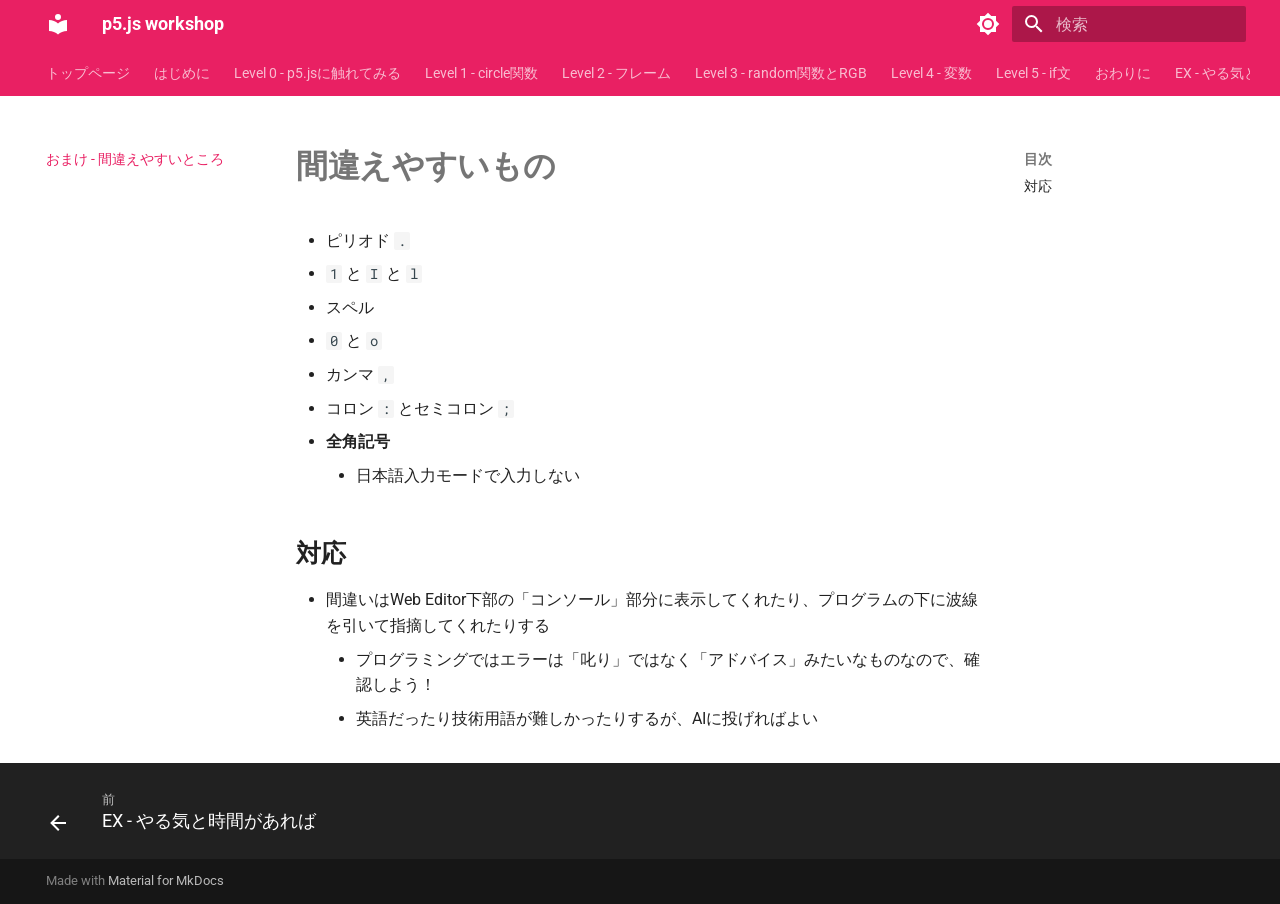
==== ambiguous/index.html @ 7b42d876 "Deployed e3efafc with MkDocs version: 1.6.1" ====
<!doctype html>
<html lang="ja" class="no-js">
  <head>
    
      <meta charset="utf-8">
      <meta name="viewport" content="width=device-width,initial-scale=1">
      
      
      
      
        <link rel="prev" href="../EX/">
      
      
      
        
      
      
      <link rel="icon" href="../assets/favicon.ico">
      <meta name="generator" content="mkdocs-1.6.1, mkdocs-material-9.7.6">
    
    
      
        <title>おまけ - 間違えやすいところ - p5.js workshop</title>
      
    
    
      <link rel="stylesheet" href="../assets/stylesheets/main.484c7ddc.min.css">
      
        
        <link rel="stylesheet" href="../assets/stylesheets/palette.ab4e12ef.min.css">
      
      


    
    
      
    
    
      
        
        
        <link rel="preconnect" href="https://fonts.gstatic.com" crossorigin>
        <link rel="stylesheet" href="https://fonts.googleapis.com/css?family=Roboto:300,300i,400,400i,700,700i%7CRoboto+Mono:400,400i,700,700i&display=fallback">
        <style>:root{--md-text-font:"Roboto";--md-code-font:"Roboto Mono"}</style>
      
    
    
      <link rel="stylesheet" href="../stylesheets/custom.css">
    
    <script>__md_scope=new URL("..",location),__md_hash=e=>[...e].reduce(((e,_)=>(e<<5)-e+_.charCodeAt(0)),0),__md_get=(e,_=localStorage,t=__md_scope)=>JSON.parse(_.getItem(t.pathname+"."+e)),__md_set=(e,_,t=localStorage,a=__md_scope)=>{try{t.setItem(a.pathname+"."+e,JSON.stringify(_))}catch(e){}}</script>
    
      

    
    
  </head>
  
  
    
    
      
    
    
    
    
    <body dir="ltr" data-md-color-scheme="default" data-md-color-primary="pink" data-md-color-accent="pink">
  
    
    <input class="md-toggle" data-md-toggle="drawer" type="checkbox" id="__drawer" autocomplete="off">
    <input class="md-toggle" data-md-toggle="search" type="checkbox" id="__search" autocomplete="off">
    <label class="md-overlay" for="__drawer"></label>
    <div data-md-component="skip">
      
        
        <a href="#_1" class="md-skip">
          コンテンツにスキップ
        </a>
      
    </div>
    <div data-md-component="announce">
      
    </div>
    
    
      

<header class="md-header" data-md-component="header">
  <nav class="md-header__inner md-grid" aria-label="ヘッダー">
    <a href=".." title="p5.js workshop" class="md-header__button md-logo" aria-label="p5.js workshop" data-md-component="logo">
      
  
  <svg xmlns="http://www.w3.org/2000/svg" viewBox="0 0 24 24"><path d="M12 8a3 3 0 0 0 3-3 3 3 0 0 0-3-3 3 3 0 0 0-3 3 3 3 0 0 0 3 3m0 3.54C9.64 9.35 6.5 8 3 8v11c3.5 0 6.64 1.35 9 3.54 2.36-2.19 5.5-3.54 9-3.54V8c-3.5 0-6.64 1.35-9 3.54"/></svg>

    </a>
    <label class="md-header__button md-icon" for="__drawer">
      
      <svg xmlns="http://www.w3.org/2000/svg" viewBox="0 0 24 24"><path d="M3 6h18v2H3zm0 5h18v2H3zm0 5h18v2H3z"/></svg>
    </label>
    <div class="md-header__title" data-md-component="header-title">
      <div class="md-header__ellipsis">
        <div class="md-header__topic">
          <span class="md-ellipsis">
            p5.js workshop
          </span>
        </div>
        <div class="md-header__topic" data-md-component="header-topic">
          <span class="md-ellipsis">
            
              おまけ - 間違えやすいところ
            
          </span>
        </div>
      </div>
    </div>
    
      
        <form class="md-header__option" data-md-component="palette">
  
    
    
    
    <input class="md-option" data-md-color-media="(prefers-color-scheme: light)" data-md-color-scheme="default" data-md-color-primary="pink" data-md-color-accent="pink"  aria-label="ダークモードに切り替え"  type="radio" name="__palette" id="__palette_0">
    
      <label class="md-header__button md-icon" title="ダークモードに切り替え" for="__palette_1" hidden>
        <svg xmlns="http://www.w3.org/2000/svg" viewBox="0 0 24 24"><path d="M12 8a4 4 0 0 0-4 4 4 4 0 0 0 4 4 4 4 0 0 0 4-4 4 4 0 0 0-4-4m0 10a6 6 0 0 1-6-6 6 6 0 0 1 6-6 6 6 0 0 1 6 6 6 6 0 0 1-6 6m8-9.31V4h-4.69L12 .69 8.69 4H4v4.69L.69 12 4 15.31V20h4.69L12 23.31 15.31 20H20v-4.69L23.31 12z"/></svg>
      </label>
    
  
    
    
    
    <input class="md-option" data-md-color-media="(prefers-color-scheme: dark)" data-md-color-scheme="slate" data-md-color-primary="pink" data-md-color-accent="pink"  aria-label="ライトモードに切り替え"  type="radio" name="__palette" id="__palette_1">
    
      <label class="md-header__button md-icon" title="ライトモードに切り替え" for="__palette_0" hidden>
        <svg xmlns="http://www.w3.org/2000/svg" viewBox="0 0 24 24"><path d="M12 18c-.89 0-1.74-.2-2.5-.55C11.56 16.5 13 14.42 13 12s-1.44-4.5-3.5-5.45C10.26 6.2 11.11 6 12 6a6 6 0 0 1 6 6 6 6 0 0 1-6 6m8-9.31V4h-4.69L12 .69 8.69 4H4v4.69L.69 12 4 15.31V20h4.69L12 23.31 15.31 20H20v-4.69L23.31 12z"/></svg>
      </label>
    
  
</form>
      
    
    
      <script>var palette=__md_get("__palette");if(palette&&palette.color){if("(prefers-color-scheme)"===palette.color.media){var media=matchMedia("(prefers-color-scheme: light)"),input=document.querySelector(media.matches?"[data-md-color-media='(prefers-color-scheme: light)']":"[data-md-color-media='(prefers-color-scheme: dark)']");palette.color.media=input.getAttribute("data-md-color-media"),palette.color.scheme=input.getAttribute("data-md-color-scheme"),palette.color.primary=input.getAttribute("data-md-color-primary"),palette.color.accent=input.getAttribute("data-md-color-accent")}for(var[key,value]of Object.entries(palette.color))document.body.setAttribute("data-md-color-"+key,value)}</script>
    
    
    
      
      
        <label class="md-header__button md-icon" for="__search">
          
          <svg xmlns="http://www.w3.org/2000/svg" viewBox="0 0 24 24"><path d="M9.5 3A6.5 6.5 0 0 1 16 9.5c0 1.61-.59 3.09-1.56 4.23l.27.27h.79l5 5-1.5 1.5-5-5v-.79l-.27-.27A6.52 6.52 0 0 1 9.5 16 6.5 6.5 0 0 1 3 9.5 6.5 6.5 0 0 1 9.5 3m0 2C7 5 5 7 5 9.5S7 14 9.5 14 14 12 14 9.5 12 5 9.5 5"/></svg>
        </label>
        <div class="md-search" data-md-component="search" role="dialog">
  <label class="md-search__overlay" for="__search"></label>
  <div class="md-search__inner" role="search">
    <form class="md-search__form" name="search">
      <input type="text" class="md-search__input" name="query" aria-label="検索" placeholder="検索" autocapitalize="off" autocorrect="off" autocomplete="off" spellcheck="false" data-md-component="search-query" required>
      <label class="md-search__icon md-icon" for="__search">
        
        <svg xmlns="http://www.w3.org/2000/svg" viewBox="0 0 24 24"><path d="M9.5 3A6.5 6.5 0 0 1 16 9.5c0 1.61-.59 3.09-1.56 4.23l.27.27h.79l5 5-1.5 1.5-5-5v-.79l-.27-.27A6.52 6.52 0 0 1 9.5 16 6.5 6.5 0 0 1 3 9.5 6.5 6.5 0 0 1 9.5 3m0 2C7 5 5 7 5 9.5S7 14 9.5 14 14 12 14 9.5 12 5 9.5 5"/></svg>
        
        <svg xmlns="http://www.w3.org/2000/svg" viewBox="0 0 24 24"><path d="M20 11v2H8l5.5 5.5-1.42 1.42L4.16 12l7.92-7.92L13.5 5.5 8 11z"/></svg>
      </label>
      <nav class="md-search__options" aria-label="検索">
        
        <button type="reset" class="md-search__icon md-icon" title="クリア" aria-label="クリア" tabindex="-1">
          
          <svg xmlns="http://www.w3.org/2000/svg" viewBox="0 0 24 24"><path d="M19 6.41 17.59 5 12 10.59 6.41 5 5 6.41 10.59 12 5 17.59 6.41 19 12 13.41 17.59 19 19 17.59 13.41 12z"/></svg>
        </button>
      </nav>
      
    </form>
    <div class="md-search__output">
      <div class="md-search__scrollwrap" tabindex="0" data-md-scrollfix>
        <div class="md-search-result" data-md-component="search-result">
          <div class="md-search-result__meta">
            検索を初期化
          </div>
          <ol class="md-search-result__list" role="presentation"></ol>
        </div>
      </div>
    </div>
  </div>
</div>
      
    
    
  </nav>
  
</header>
    
    <div class="md-container" data-md-component="container">
      
      
        
          
            
<nav class="md-tabs" aria-label="タブ" data-md-component="tabs">
  <div class="md-grid">
    <ul class="md-tabs__list">
      
        
  
  
  
  
    <li class="md-tabs__item">
      <a href=".." class="md-tabs__link">
        
  
  
    
  
  トップページ

      </a>
    </li>
  

      
        
  
  
  
  
    <li class="md-tabs__item">
      <a href="../intro/" class="md-tabs__link">
        
  
  
    
  
  はじめに

      </a>
    </li>
  

      
        
  
  
  
  
    <li class="md-tabs__item">
      <a href="../level_0/" class="md-tabs__link">
        
  
  
    
  
  Level 0 - p5.jsに触れてみる

      </a>
    </li>
  

      
        
  
  
  
  
    <li class="md-tabs__item">
      <a href="../level_1/" class="md-tabs__link">
        
  
  
    
  
  Level 1 - circle関数

      </a>
    </li>
  

      
        
  
  
  
  
    <li class="md-tabs__item">
      <a href="../level_2/" class="md-tabs__link">
        
  
  
    
  
  Level 2 - フレーム

      </a>
    </li>
  

      
        
  
  
  
  
    <li class="md-tabs__item">
      <a href="../level_3/" class="md-tabs__link">
        
  
  
    
  
  Level 3 - random関数とRGB

      </a>
    </li>
  

      
        
  
  
  
  
    <li class="md-tabs__item">
      <a href="../level_4/" class="md-tabs__link">
        
  
  
    
  
  Level 4 - 変数

      </a>
    </li>
  

      
        
  
  
  
  
    <li class="md-tabs__item">
      <a href="../level_5/" class="md-tabs__link">
        
  
  
    
  
  Level 5 - if文

      </a>
    </li>
  

      
        
  
  
  
  
    <li class="md-tabs__item">
      <a href="../outro/" class="md-tabs__link">
        
  
  
    
  
  おわりに

      </a>
    </li>
  

      
        
  
  
  
  
    <li class="md-tabs__item">
      <a href="../EX/" class="md-tabs__link">
        
  
  
    
  
  EX - やる気と時間があれば

      </a>
    </li>
  

      
        
  
  
  
    
  
  
    <li class="md-tabs__item md-tabs__item--active">
      <a href="./" class="md-tabs__link">
        
  
  
    
  
  おまけ - 間違えやすいところ

      </a>
    </li>
  

      
    </ul>
  </div>
</nav>
          
        
      
      <main class="md-main" data-md-component="main">
        <div class="md-main__inner md-grid">
          
            
              
              <div class="md-sidebar md-sidebar--primary" data-md-component="sidebar" data-md-type="navigation" >
                <div class="md-sidebar__scrollwrap">
                  <div class="md-sidebar__inner">
                    


  


<nav class="md-nav md-nav--primary md-nav--lifted" aria-label="ナビゲーション" data-md-level="0">
  <label class="md-nav__title" for="__drawer">
    <a href=".." title="p5.js workshop" class="md-nav__button md-logo" aria-label="p5.js workshop" data-md-component="logo">
      
  
  <svg xmlns="http://www.w3.org/2000/svg" viewBox="0 0 24 24"><path d="M12 8a3 3 0 0 0 3-3 3 3 0 0 0-3-3 3 3 0 0 0-3 3 3 3 0 0 0 3 3m0 3.54C9.64 9.35 6.5 8 3 8v11c3.5 0 6.64 1.35 9 3.54 2.36-2.19 5.5-3.54 9-3.54V8c-3.5 0-6.64 1.35-9 3.54"/></svg>

    </a>
    p5.js workshop
  </label>
  
  <ul class="md-nav__list" data-md-scrollfix>
    
      
      
  
  
  
  
    <li class="md-nav__item">
      <a href=".." class="md-nav__link">
        
  
  
  <span class="md-ellipsis">
    
  
    トップページ
  

    
  </span>
  
  

      </a>
    </li>
  

    
      
      
  
  
  
  
    <li class="md-nav__item">
      <a href="../intro/" class="md-nav__link">
        
  
  
  <span class="md-ellipsis">
    
  
    はじめに
  

    
  </span>
  
  

      </a>
    </li>
  

    
      
      
  
  
  
  
    <li class="md-nav__item">
      <a href="../level_0/" class="md-nav__link">
        
  
  
  <span class="md-ellipsis">
    
  
    Level 0 - p5.jsに触れてみる
  

    
  </span>
  
  

      </a>
    </li>
  

    
      
      
  
  
  
  
    <li class="md-nav__item">
      <a href="../level_1/" class="md-nav__link">
        
  
  
  <span class="md-ellipsis">
    
  
    Level 1 - circle関数
  

    
  </span>
  
  

      </a>
    </li>
  

    
      
      
  
  
  
  
    <li class="md-nav__item">
      <a href="../level_2/" class="md-nav__link">
        
  
  
  <span class="md-ellipsis">
    
  
    Level 2 - フレーム
  

    
  </span>
  
  

      </a>
    </li>
  

    
      
      
  
  
  
  
    <li class="md-nav__item">
      <a href="../level_3/" class="md-nav__link">
        
  
  
  <span class="md-ellipsis">
    
  
    Level 3 - random関数とRGB
  

    
  </span>
  
  

      </a>
    </li>
  

    
      
      
  
  
  
  
    <li class="md-nav__item">
      <a href="../level_4/" class="md-nav__link">
        
  
  
  <span class="md-ellipsis">
    
  
    Level 4 - 変数
  

    
  </span>
  
  

      </a>
    </li>
  

    
      
      
  
  
  
  
    <li class="md-nav__item">
      <a href="../level_5/" class="md-nav__link">
        
  
  
  <span class="md-ellipsis">
    
  
    Level 5 - if文
  

    
  </span>
  
  

      </a>
    </li>
  

    
      
      
  
  
  
  
    <li class="md-nav__item">
      <a href="../outro/" class="md-nav__link">
        
  
  
  <span class="md-ellipsis">
    
  
    おわりに
  

    
  </span>
  
  

      </a>
    </li>
  

    
      
      
  
  
  
  
    <li class="md-nav__item">
      <a href="../EX/" class="md-nav__link">
        
  
  
  <span class="md-ellipsis">
    
  
    EX - やる気と時間があれば
  

    
  </span>
  
  

      </a>
    </li>
  

    
      
      
  
  
    
  
  
  
    <li class="md-nav__item md-nav__item--active">
      
      <input class="md-nav__toggle md-toggle" type="checkbox" id="__toc">
      
      
        
      
      
        <label class="md-nav__link md-nav__link--active" for="__toc">
          
  
  
  <span class="md-ellipsis">
    
  
    おまけ - 間違えやすいところ
  

    
  </span>
  
  

          <span class="md-nav__icon md-icon"></span>
        </label>
      
      <a href="./" class="md-nav__link md-nav__link--active">
        
  
  
  <span class="md-ellipsis">
    
  
    おまけ - 間違えやすいところ
  

    
  </span>
  
  

      </a>
      
        

<nav class="md-nav md-nav--secondary" aria-label="目次">
  
  
  
    
  
  
    <label class="md-nav__title" for="__toc">
      <span class="md-nav__icon md-icon"></span>
      目次
    </label>
    <ul class="md-nav__list" data-md-component="toc" data-md-scrollfix>
      
        <li class="md-nav__item">
  <a href="#_2" class="md-nav__link">
    <span class="md-ellipsis">
      
        対応
      
    </span>
  </a>
  
</li>
      
    </ul>
  
</nav>
      
    </li>
  

    
  </ul>
</nav>
                  </div>
                </div>
              </div>
            
            
              
              <div class="md-sidebar md-sidebar--secondary" data-md-component="sidebar" data-md-type="toc" >
                <div class="md-sidebar__scrollwrap">
                  <div class="md-sidebar__inner">
                    

<nav class="md-nav md-nav--secondary" aria-label="目次">
  
  
  
    
  
  
    <label class="md-nav__title" for="__toc">
      <span class="md-nav__icon md-icon"></span>
      目次
    </label>
    <ul class="md-nav__list" data-md-component="toc" data-md-scrollfix>
      
        <li class="md-nav__item">
  <a href="#_2" class="md-nav__link">
    <span class="md-ellipsis">
      
        対応
      
    </span>
  </a>
  
</li>
      
    </ul>
  
</nav>
                  </div>
                </div>
              </div>
            
          
          
            <div class="md-content" data-md-component="content">
              
              <article class="md-content__inner md-typeset">
                
                  



<h1 id="_1">間違えやすいもの</h1>
<ul>
<li>ピリオド <code>.</code></li>
<li><code>1</code> と <code>I</code> と <code>l</code></li>
<li>スペル</li>
<li><code>0</code> と <code>o</code></li>
<li>カンマ <code>,</code></li>
<li>コロン <code>:</code> とセミコロン <code>;</code></li>
<li><strong>全角記号</strong><ul>
<li>日本語入力モードで入力しない</li>
</ul>
</li>
</ul>
<h2 id="_2">対応</h2>
<ul>
<li>間違いはWeb Editor下部の「コンソール」部分に表示してくれたり、プログラムの下に波線を引いて指摘してくれたりする<ul>
<li>プログラミングではエラーは「叱り」ではなく「アドバイス」みたいなものなので、確認しよう！</li>
<li>英語だったり技術用語が難しかったりするが、AIに投げればよい</li>
</ul>
</li>
</ul>












                
              </article>
            </div>
          
          
<script>var target=document.getElementById(location.hash.slice(1));target&&target.name&&(target.checked=target.name.startsWith("__tabbed_"))</script>
        </div>
        
          <button type="button" class="md-top md-icon" data-md-component="top" hidden>
  
  <svg xmlns="http://www.w3.org/2000/svg" viewBox="0 0 24 24"><path d="M13 20h-2V8l-5.5 5.5-1.42-1.42L12 4.16l7.92 7.92-1.42 1.42L13 8z"/></svg>
  ページトップへ戻る
</button>
        
      </main>
      
        <footer class="md-footer">
  
    
      
      <nav class="md-footer__inner md-grid" aria-label="フッター" >
        
          
          <a href="../EX/" class="md-footer__link md-footer__link--prev" aria-label="前: EX - やる気と時間があれば">
            <div class="md-footer__button md-icon">
              
              <svg xmlns="http://www.w3.org/2000/svg" viewBox="0 0 24 24"><path d="M20 11v2H8l5.5 5.5-1.42 1.42L4.16 12l7.92-7.92L13.5 5.5 8 11z"/></svg>
            </div>
            <div class="md-footer__title">
              <span class="md-footer__direction">
                前
              </span>
              <div class="md-ellipsis">
                EX - やる気と時間があれば
              </div>
            </div>
          </a>
        
        
      </nav>
    
  
  <div class="md-footer-meta md-typeset">
    <div class="md-footer-meta__inner md-grid">
      <div class="md-copyright">
  
  
    Made with
    <a href="https://squidfunk.github.io/mkdocs-material/" target="_blank" rel="noopener">
      Material for MkDocs
    </a>
  
</div>
      
    </div>
  </div>
</footer>
      
    </div>
    <div class="md-dialog" data-md-component="dialog">
      <div class="md-dialog__inner md-typeset"></div>
    </div>
    
    
    
      
      
      <script id="__config" type="application/json">{"annotate": null, "base": "..", "features": ["navigation.instant", "navigation.tracking", "navigation.tabs", "content.code.copy", "navigation.footer", "navigation.top"], "search": "../assets/javascripts/workers/search.2c215733.min.js", "tags": null, "translations": {"clipboard.copied": "\u30b3\u30d4\u30fc\u3057\u307e\u3057\u305f", "clipboard.copy": "\u30af\u30ea\u30c3\u30d7\u30dc\u30fc\u30c9\u3078\u30b3\u30d4\u30fc", "search.result.more.one": "\u3053\u306e\u30da\u30fc\u30b8\u5185\u306b\u3082\u30461\u4ef6\u898b\u3064\u304b\u308a\u307e\u3057\u305f", "search.result.more.other": "\u3053\u306e\u30da\u30fc\u30b8\u5185\u306b\u3042\u3068#\u4ef6\u898b\u3064\u304b\u308a\u307e\u3057\u305f", "search.result.none": "\u4f55\u3082\u898b\u3064\u304b\u308a\u307e\u305b\u3093\u3067\u3057\u305f", "search.result.one": "1\u4ef6\u898b\u3064\u304b\u308a\u307e\u3057\u305f", "search.result.other": "#\u4ef6\u898b\u3064\u304b\u308a\u307e\u3057\u305f", "search.result.placeholder": "\u691c\u7d22\u30ad\u30fc\u30ef\u30fc\u30c9\u3092\u5165\u529b\u3057\u3066\u304f\u3060\u3055\u3044", "search.result.term.missing": "\u691c\u7d22\u306b\u542b\u307e\u308c\u306a\u3044", "select.version": "\u30d0\u30fc\u30b8\u30e7\u30f3\u5207\u308a\u66ff\u3048"}, "version": null}</script>
    
    
      <script src="../assets/javascripts/bundle.79ae519e.min.js"></script>
      
    
  </body>
</html>
---- assets/stylesheets/main.484c7ddc.min.css ----
@charset "UTF-8";html{-webkit-text-size-adjust:none;-moz-text-size-adjust:none;text-size-adjust:none;box-sizing:border-box}*,:after,:before{box-sizing:inherit}@media (prefers-reduced-motion){*,:after,:before{transition:none!important}}body{margin:0}a,button,input,label{-webkit-tap-highlight-color:transparent}a{color:inherit;text-decoration:none}hr{border:0;box-sizing:initial;display:block;height:.05rem;overflow:visible;padding:0}small{font-size:80%}sub,sup{line-height:1em}img{border-style:none}table{border-collapse:initial;border-spacing:0}td,th{font-weight:400;vertical-align:top}button{background:#0000;border:0;font-family:inherit;font-size:inherit;margin:0;padding:0}input{border:0;outline:none}:root{--md-primary-fg-color:#4051b5;--md-primary-fg-color--light:#5d6cc0;--md-primary-fg-color--dark:#303fa1;--md-primary-bg-color:#fff;--md-primary-bg-color--light:#ffffffb3;--md-accent-fg-color:#526cfe;--md-accent-fg-color--transparent:#526cfe1a;--md-accent-bg-color:#fff;--md-accent-bg-color--light:#ffffffb3}[data-md-color-scheme=default]{color-scheme:light}[data-md-color-scheme=default] img[src$="#gh-dark-mode-only"],[data-md-color-scheme=default] img[src$="#only-dark"]{display:none}:root,[data-md-color-scheme=default]{--md-hue:225deg;--md-default-fg-color:#000000de;--md-default-fg-color--light:#0000008a;--md-default-fg-color--lighter:#00000052;--md-default-fg-color--lightest:#00000012;--md-default-bg-color:#fff;--md-default-bg-color--light:#ffffffb3;--md-default-bg-color--lighter:#ffffff4d;--md-default-bg-color--lightest:#ffffff1f;--md-code-fg-color:#36464e;--md-code-bg-color:#f5f5f5;--md-code-bg-color--light:#f5f5f5b3;--md-code-bg-color--lighter:#f5f5f54d;--md-code-hl-color:#4287ff;--md-code-hl-color--light:#4287ff1a;--md-code-hl-number-color:#d52a2a;--md-code-hl-special-color:#db1457;--md-code-hl-function-color:#a846b9;--md-code-hl-constant-color:#6e59d9;--md-code-hl-keyword-color:#3f6ec6;--md-code-hl-string-color:#1c7d4d;--md-code-hl-name-color:var(--md-code-fg-color);--md-code-hl-operator-color:var(--md-default-fg-color--light);--md-code-hl-punctuation-color:var(--md-default-fg-color--light);--md-code-hl-comment-color:var(--md-default-fg-color--light);--md-code-hl-generic-color:var(--md-default-fg-color--light);--md-code-hl-variable-color:var(--md-default-fg-color--light);--md-typeset-color:var(--md-default-fg-color);--md-typeset-a-color:var(--md-primary-fg-color);--md-typeset-del-color:#f5503d26;--md-typeset-ins-color:#0bd57026;--md-typeset-kbd-color:#fafafa;--md-typeset-kbd-accent-color:#fff;--md-typeset-kbd-border-color:#b8b8b8;--md-typeset-mark-color:#ffff0080;--md-typeset-table-color:#0000001f;--md-typeset-table-color--light:rgba(0,0,0,.035);--md-admonition-fg-color:var(--md-default-fg-color);--md-admonition-bg-color:var(--md-default-bg-color);--md-warning-fg-color:#000000de;--md-warning-bg-color:#ff9;--md-footer-fg-color:#fff;--md-footer-fg-color--light:#ffffffb3;--md-footer-fg-color--lighter:#ffffff73;--md-footer-bg-color:#000000de;--md-footer-bg-color--dark:#00000052;--md-shadow-z1:0 0.2rem 0.5rem #0000000d,0 0 0.05rem #0000001a;--md-shadow-z2:0 0.2rem 0.5rem #0000001a,0 0 0.05rem #00000040;--md-shadow-z3:0 0.2rem 0.5rem #0003,0 0 0.05rem #00000059}.md-icon svg{fill:currentcolor;display:block;height:1.2rem;width:1.2rem}body{-webkit-font-smoothing:antialiased;-moz-osx-font-smoothing:grayscale;--md-text-font-family:var(--md-text-font,_),-apple-system,BlinkMacSystemFont,Helvetica,Arial,sans-serif;--md-code-font-family:var(--md-code-font,_),SFMono-Regular,Consolas,Menlo,monospace}aside,body,input{font-feature-settings:"kern","liga";color:var(--md-typeset-color);font-family:var(--md-text-font-family)}code,kbd,pre{font-feature-settings:"kern";font-family:var(--md-code-font-family)}:root{--md-typeset-table-sort-icon:url('data:image/svg+xml;charset=utf-8,<svg xmlns="http://www.w3.org/2000/svg" viewBox="0 0 24 24"><path d="m18 21-4-4h3V7h-3l4-4 4 4h-3v10h3M2 19v-2h10v2M2 13v-2h7v2M2 7V5h4v2z"/></svg>');--md-typeset-table-sort-icon--asc:url('data:image/svg+xml;charset=utf-8,<svg xmlns="http://www.w3.org/2000/svg" viewBox="0 0 24 24"><path d="M19 17h3l-4 4-4-4h3V3h2M2 17h10v2H2M6 5v2H2V5m0 6h7v2H2z"/></svg>');--md-typeset-table-sort-icon--desc:url('data:image/svg+xml;charset=utf-8,<svg xmlns="http://www.w3.org/2000/svg" viewBox="0 0 24 24"><path d="M19 7h3l-4-4-4 4h3v14h2M2 17h10v2H2M6 5v2H2V5m0 6h7v2H2z"/></svg>')}.md-typeset{-webkit-print-color-adjust:exact;color-adjust:exact;font-size:.8rem;line-height:1.6;overflow-wrap:break-word}@media print{.md-typeset{font-size:.68rem}}.md-typeset blockquote,.md-typeset dl,.md-typeset figure,.md-typeset ol,.md-typeset pre,.md-typeset ul{margin-bottom:1em;margin-top:1em}.md-typeset h1{color:var(--md-default-fg-color--light);font-size:2em;line-height:1.3;margin:0 0 1.25em}.md-typeset h1,.md-typeset h2{font-weight:300;letter-spacing:-.01em}.md-typeset h2{font-size:1.5625em;line-height:1.4;margin:1.6em 0 .64em}.md-typeset h3{font-size:1.25em;font-weight:400;letter-spacing:-.01em;line-height:1.5;margin:1.6em 0 .8em}.md-typeset h2+h3{margin-top:.8em}.md-typeset h4{font-weight:700;letter-spacing:-.01em;margin:1em 0}.md-typeset h5,.md-typeset h6{color:var(--md-default-fg-color--light);font-size:.8em;font-weight:700;letter-spacing:-.01em;margin:1.25em 0}.md-typeset h5{text-transform:uppercase}.md-typeset h5 code{text-transform:none}.md-typeset hr{border-bottom:.05rem solid var(--md-default-fg-color--lightest);display:flow-root;margin:1.5em 0}.md-typeset a{color:var(--md-typeset-a-color);word-break:break-word}.md-typeset a,.md-typeset a:before{transition:color 125ms}.md-typeset a:focus,.md-typeset a:hover{color:var(--md-accent-fg-color)}.md-typeset a:focus code,.md-typeset a:hover code{background-color:var(--md-accent-fg-color--transparent);color:var(--md-accent-fg-color)}.md-typeset a code{color:var(--md-typeset-a-color)}.md-typeset a.focus-visible{outline-color:var(--md-accent-fg-color);outline-offset:.2rem}.md-typeset code,.md-typeset kbd,.md-typeset pre{color:var(--md-code-fg-color);direction:ltr;font-variant-ligatures:none;transition:background-color 125ms}@media print{.md-typeset code,.md-typeset kbd,.md-typeset pre{white-space:pre-wrap}}.md-typeset code{background-color:var(--md-code-bg-color);border-radius:.1rem;-webkit-box-decoration-break:clone;box-decoration-break:clone;font-size:.85em;padding:0 .2941176471em;transition:color 125ms,background-color 125ms;word-break:break-word}.md-typeset code:not(.focus-visible){-webkit-tap-highlight-color:transparent;outline:none}.md-typeset pre{display:flow-root;line-height:1.4;position:relative}.md-typeset pre>code{-webkit-box-decoration-break:slice;box-decoration-break:slice;box-shadow:none;display:block;margin:0;outline-color:var(--md-accent-fg-color);overflow:auto;padding:.7720588235em 1.1764705882em;scrollbar-color:var(--md-default-fg-color--lighter) #0000;scrollbar-width:thin;touch-action:auto;word-break:normal}.md-typeset pre>code:hover{scrollbar-color:var(--md-accent-fg-color) #0000}.md-typeset pre>code::-webkit-scrollbar{height:.2rem;width:.2rem}.md-typeset pre>code::-webkit-scrollbar-thumb{background-color:var(--md-default-fg-color--lighter)}.md-typeset pre>code::-webkit-scrollbar-thumb:hover{background-color:var(--md-accent-fg-color)}.md-typeset kbd{background-color:var(--md-typeset-kbd-color);border-radius:.1rem;box-shadow:0 .1rem 0 .05rem var(--md-typeset-kbd-border-color),0 .1rem 0 var(--md-typeset-kbd-border-color),0 -.1rem .2rem var(--md-typeset-kbd-accent-color) inset;color:var(--md-default-fg-color);display:inline-block;font-size:.75em;padding:0 .6666666667em;vertical-align:text-top;word-break:break-word}.md-typeset mark{background-color:var(--md-typeset-mark-color);-webkit-box-decoration-break:clone;box-decoration-break:clone;color:inherit;word-break:break-word}.md-typeset abbr{cursor:help;text-decoration:none}.md-typeset [data-preview],.md-typeset abbr{border-bottom:.05rem dotted var(--md-default-fg-color--light)}.md-typeset small{opacity:.75}[dir=ltr] .md-typeset sub,[dir=ltr] .md-typeset sup{margin-left:.078125em}[dir=rtl] .md-typeset sub,[dir=rtl] .md-typeset sup{margin-right:.078125em}[dir=ltr] .md-typeset blockquote{padding-left:.6rem}[dir=rtl] .md-typeset blockquote{padding-right:.6rem}[dir=ltr] .md-typeset blockquote{border-left:.2rem solid var(--md-default-fg-color--lighter)}[dir=rtl] .md-typeset blockquote{border-right:.2rem solid var(--md-default-fg-color--lighter)}.md-typeset blockquote{color:var(--md-default-fg-color--light);margin-left:0;margin-right:0}.md-typeset ul{list-style-type:disc}.md-typeset ul[type]{list-style-type:revert-layer}[dir=ltr] .md-typeset ol,[dir=ltr] .md-typeset ul{margin-left:.625em}[dir=rtl] .md-typeset ol,[dir=rtl] .md-typeset ul{margin-right:.625em}.md-typeset ol,.md-typeset ul{padding:0}.md-typeset ol:not([hidden]),.md-typeset ul:not([hidden]){display:flow-root}.md-typeset ol ol,.md-typeset ul ol{list-style-type:lower-alpha}.md-typeset ol ol ol,.md-typeset ul ol ol{list-style-type:lower-roman}.md-typeset ol ol ol ol,.md-typeset ul ol ol ol{list-style-type:upper-alpha}.md-typeset ol ol ol ol ol,.md-typeset ul ol ol ol ol{list-style-type:upper-roman}.md-typeset ol[type],.md-typeset ul[type]{list-style-type:revert-layer}[dir=ltr] .md-typeset ol li,[dir=ltr] .md-typeset ul li{margin-left:1.25em}[dir=rtl] .md-typeset ol li,[dir=rtl] .md-typeset ul li{margin-right:1.25em}.md-typeset ol li,.md-typeset ul li{margin-bottom:.5em}.md-typeset ol li blockquote,.md-typeset ol li p,.md-typeset ul li blockquote,.md-typeset ul li p{margin:.5em 0}.md-typeset ol li:last-child,.md-typeset ul li:last-child{margin-bottom:0}[dir=ltr] .md-typeset ol li ol,[dir=ltr] .md-typeset ol li ul,[dir=ltr] .md-typeset ul li ol,[dir=ltr] .md-typeset ul li ul{margin-left:.625em}[dir=rtl] .md-typeset ol li ol,[dir=rtl] .md-typeset ol li ul,[dir=rtl] .md-typeset ul li ol,[dir=rtl] .md-typeset ul li ul{margin-right:.625em}.md-typeset ol li ol,.md-typeset ol li ul,.md-typeset ul li ol,.md-typeset ul li ul{margin-bottom:.5em;margin-top:.5em}[dir=ltr] .md-typeset dd{margin-left:1.875em}[dir=rtl] .md-typeset dd{margin-right:1.875em}.md-typeset dd{margin-bottom:1.5em;margin-top:1em}.md-typeset img,.md-typeset svg,.md-typeset video{height:auto;max-width:100%}.md-typeset img[align=left]{margin:1em 1em 1em 0}.md-typeset img[align=right]{margin:1em 0 1em 1em}.md-typeset img[align]:only-child{margin-top:0}.md-typeset figure{display:flow-root;margin:1em auto;max-width:100%;text-align:center;width:fit-content}.md-typeset figure img{display:block;margin:0 auto}.md-typeset figcaption{font-style:italic;margin:1em auto;max-width:24rem}.md-typeset iframe{max-width:100%}.md-typeset table:not([class]){background-color:var(--md-default-bg-color);border:.05rem solid var(--md-typeset-table-color);border-radius:.1rem;display:inline-block;font-size:.64rem;max-width:100%;overflow:auto;touch-action:auto}@media print{.md-typeset table:not([class]){display:table}}.md-typeset table:not([class])+*{margin-top:1.5em}.md-typeset table:not([class]) td>:first-child,.md-typeset table:not([class]) th>:first-child{margin-top:0}.md-typeset table:not([class]) td>:last-child,.md-typeset table:not([class]) th>:last-child{margin-bottom:0}.md-typeset table:not([class]) td:not([align]),.md-typeset table:not([class]) th:not([align]){text-align:left}[dir=rtl] .md-typeset table:not([class]) td:not([align]),[dir=rtl] .md-typeset table:not([class]) th:not([align]){text-align:right}.md-typeset table:not([class]) th{font-weight:700;min-width:5rem;padding:.9375em 1.25em;vertical-align:top}.md-typeset table:not([class]) td{border-top:.05rem solid var(--md-typeset-table-color);padding:.9375em 1.25em;vertical-align:top}.md-typeset table:not([class]) tbody tr{transition:background-color 125ms}.md-typeset table:not([class]) tbody tr:hover{background-color:var(--md-typeset-table-color--light);box-shadow:0 .05rem 0 var(--md-default-bg-color) inset}.md-typeset table:not([class]) a{word-break:normal}.md-typeset table th[role=columnheader]{cursor:pointer}[dir=ltr] .md-typeset table th[role=columnheader]:after{margin-left:.5em}[dir=rtl] .md-typeset table th[role=columnheader]:after{margin-right:.5em}.md-typeset table th[role=columnheader]:after{content:"";display:inline-block;height:1.2em;-webkit-mask-image:var(--md-typeset-table-sort-icon);mask-image:var(--md-typeset-table-sort-icon);-webkit-mask-repeat:no-repeat;mask-repeat:no-repeat;-webkit-mask-size:contain;mask-size:contain;transition:background-color 125ms;vertical-align:text-bottom;width:1.2em}.md-typeset table th[role=columnheader]:hover:after{background-color:var(--md-default-fg-color--lighter)}.md-typeset table th[role=columnheader][aria-sort=ascending]:after{background-color:var(--md-default-fg-color--light);-webkit-mask-image:var(--md-typeset-table-sort-icon--asc);mask-image:var(--md-typeset-table-sort-icon--asc)}.md-typeset table th[role=columnheader][aria-sort=descending]:after{background-color:var(--md-default-fg-color--light);-webkit-mask-image:var(--md-typeset-table-sort-icon--desc);mask-image:var(--md-typeset-table-sort-icon--desc)}.md-typeset__scrollwrap{margin:1em -.8rem;overflow-x:auto;touch-action:auto}.md-typeset__table{display:inline-block;margin-bottom:.5em;padding:0 .8rem}@media print{.md-typeset__table{display:block}}html .md-typeset__table table{display:table;margin:0;overflow:hidden;width:100%}@media screen and (max-width:44.984375em){.md-content__inner>pre{margin:1em -.8rem}.md-content__inner>pre code{border-radius:0}}.md-typeset .md-author{border-radius:100%;display:block;flex-shrink:0;height:1.6rem;overflow:hidden;position:relative;transition:color 125ms,transform 125ms;width:1.6rem}.md-typeset .md-author img{display:block}.md-typeset .md-author--more{background:var(--md-default-fg-color--lightest);color:var(--md-default-fg-color--lighter);font-size:.6rem;font-weight:700;line-height:1.6rem;text-align:center}.md-typeset .md-author--long{height:2.4rem;width:2.4rem}.md-typeset a.md-author{transform:scale(1)}.md-typeset a.md-author img{border-radius:100%;filter:grayscale(100%) opacity(75%);transition:filter 125ms}.md-typeset a.md-author:focus,.md-typeset a.md-author:hover{transform:scale(1.1);z-index:1}.md-typeset a.md-author:focus img,.md-typeset a.md-author:hover img{filter:grayscale(0)}.md-banner{background-color:var(--md-footer-bg-color);color:var(--md-footer-fg-color);overflow:auto}@media print{.md-banner{display:none}}.md-banner--warning{background-color:var(--md-warning-bg-color);color:var(--md-warning-fg-color)}.md-banner__inner{font-size:.7rem;margin:.6rem auto;padding:0 .8rem}[dir=ltr] .md-banner__button{float:right}[dir=rtl] .md-banner__button{float:left}.md-banner__button{color:inherit;cursor:pointer;transition:opacity .25s}.no-js .md-banner__button{display:none}.md-banner__button:hover{opacity:.7}html{font-size:125%;height:100%;overflow-x:hidden}@media screen and (min-width:100em){html{font-size:137.5%}}@media screen and (min-width:125em){html{font-size:150%}}body{background-color:var(--md-default-bg-color);display:flex;flex-direction:column;font-size:.5rem;min-height:100%;position:relative;width:100%}@media print{body{display:block}}@media screen and (max-width:59.984375em){body[data-md-scrolllock]{position:fixed}}.md-grid{margin-left:auto;margin-right:auto;max-width:61rem}.md-container{display:flex;flex-direction:column;flex-grow:1}@media print{.md-container{display:block}}.md-main{flex-grow:1}.md-main__inner{display:flex;height:100%;margin-top:1.5rem}.md-ellipsis{overflow:hidden;text-overflow:ellipsis}.md-toggle{display:none}.md-option{height:0;opacity:0;position:absolute;width:0}.md-option:checked+label:not([hidden]){display:block}.md-option.focus-visible+label{outline-color:var(--md-accent-fg-color);outline-style:auto}.md-skip{background-color:var(--md-default-fg-color);border-radius:.1rem;color:var(--md-default-bg-color);font-size:.64rem;margin:.5rem;opacity:0;outline-color:var(--md-accent-fg-color);padding:.3rem .5rem;position:fixed;transform:translateY(.4rem);z-index:-1}.md-skip:focus{opacity:1;transform:translateY(0);transition:transform .25s cubic-bezier(.4,0,.2,1),opacity 175ms 75ms;z-index:10}@page{margin:25mm}:root{--md-clipboard-icon:url('data:image/svg+xml;charset=utf-8,<svg xmlns="http://www.w3.org/2000/svg" viewBox="0 0 24 24"><path d="M19 21H8V7h11m0-2H8a2 2 0 0 0-2 2v14a2 2 0 0 0 2 2h11a2 2 0 0 0 2-2V7a2 2 0 0 0-2-2m-3-4H4a2 2 0 0 0-2 2v14h2V3h12z"/></svg>')}.md-clipboard{border-radius:.1rem;color:var(--md-default-fg-color--lightest);cursor:pointer;height:1.5em;outline-color:var(--md-accent-fg-color);outline-offset:.1rem;transition:color .25s;width:1.5em;z-index:1}@media print{.md-clipboard{display:none}}.md-clipboard:not(.focus-visible){-webkit-tap-highlight-color:transparent;outline:none}:hover>.md-clipboard{color:var(--md-default-fg-color--light)}.md-clipboard:focus,.md-clipboard:hover{color:var(--md-accent-fg-color)}.md-clipboard:after{background-color:currentcolor;content:"";display:block;height:1.125em;margin:0 auto;-webkit-mask-image:var(--md-clipboard-icon);mask-image:var(--md-clipboard-icon);-webkit-mask-position:center;mask-position:center;-webkit-mask-repeat:no-repeat;mask-repeat:no-repeat;-webkit-mask-size:contain;mask-size:contain;width:1.125em}.md-clipboard--inline{cursor:pointer}.md-clipboard--inline code{transition:color .25s,background-color .25s}.md-clipboard--inline:focus code,.md-clipboard--inline:hover code{background-color:var(--md-accent-fg-color--transparent);color:var(--md-accent-fg-color)}:root{--md-code-select-icon:url('data:image/svg+xml;charset=utf-8,<svg xmlns="http://www.w3.org/2000/svg" viewBox="0 0 24 24"><path d="M19 19h-4v2h4c1.1 0 2-.9 2-2v-4h-2m0-12h-4v2h4v4h2V5c0-1.1-.9-2-2-2M5 5h4V3H5c-1.1 0-2 .9-2 2v4h2m0 6H3v4c0 1.1.9 2 2 2h4v-2H5zm2-4h2v2H7zm4 0h2v2h-2zm4 0h2v2h-2zM7 7h2v2H7zm4 0h2v2h-2zm4 0h2v2h-2zm-8 8h2v2H7zm4 0h2v2h-2zm4 0h2v2h-2z"/></svg>');--md-code-copy-icon:url('data:image/svg+xml;charset=utf-8,<svg xmlns="http://www.w3.org/2000/svg" viewBox="0 0 24 24"><path d="M19 21H8V7h11m0-2H8a2 2 0 0 0-2 2v14a2 2 0 0 0 2 2h11a2 2 0 0 0 2-2V7a2 2 0 0 0-2-2m-3-4H4a2 2 0 0 0-2 2v14h2V3h12z"/></svg>')}.md-typeset .md-code__content{display:grid}.md-code__nav{background-color:var(--md-code-bg-color--lighter);border-radius:.1rem;display:flex;gap:.2rem;padding:.2rem;position:absolute;right:.25em;top:.25em;transition:background-color .25s;z-index:1}:hover>.md-code__nav{background-color:var(--md-code-bg-color--light)}.md-code__button{color:var(--md-default-fg-color--lightest);cursor:pointer;display:block;height:1.5em;outline-color:var(--md-accent-fg-color);outline-offset:.1rem;transition:color .25s;width:1.5em}:hover>*>.md-code__button{color:var(--md-default-fg-color--light)}.md-code__button.focus-visible,.md-code__button:hover{color:var(--md-accent-fg-color)}.md-code__button--active{color:var(--md-default-fg-color)!important}.md-code__button:after{background-color:currentcolor;content:"";display:block;height:1.125em;margin:0 auto;-webkit-mask-position:center;mask-position:center;-webkit-mask-repeat:no-repeat;mask-repeat:no-repeat;-webkit-mask-size:contain;mask-size:contain;width:1.125em}.md-code__button[data-md-type=select]:after{-webkit-mask-image:var(--md-code-select-icon);mask-image:var(--md-code-select-icon)}.md-code__button[data-md-type=copy]:after{-webkit-mask-image:var(--md-code-copy-icon);mask-image:var(--md-code-copy-icon)}@keyframes consent{0%{opacity:0;transform:translateY(100%)}to{opacity:1;transform:translateY(0)}}@keyframes overlay{0%{opacity:0}to{opacity:1}}.md-consent__overlay{animation:overlay .25s both;-webkit-backdrop-filter:blur(.1rem);backdrop-filter:blur(.1rem);background-color:#0000008a;height:100%;opacity:1;position:fixed;top:0;width:100%;z-index:5}.md-consent__inner{animation:consent .5s cubic-bezier(.1,.7,.1,1) both;background-color:var(--md-default-bg-color);border:0;border-radius:.1rem;bottom:0;box-shadow:0 0 .2rem #0000001a,0 .2rem .4rem #0003;max-height:100%;overflow:auto;padding:0;position:fixed;width:100%;z-index:5}.md-consent__form{padding:.8rem}.md-consent__settings{display:none;margin:1em 0}input:checked+.md-consent__settings{display:block}.md-consent__controls{margin-bottom:.8rem}.md-typeset .md-consent__controls .md-button{display:inline}@media screen and (max-width:44.984375em){.md-typeset .md-consent__controls .md-button{display:block;margin-top:.4rem;text-align:center;width:100%}}.md-consent label{cursor:pointer}.md-content{flex-grow:1;min-width:0}.md-content__inner{margin:0 .8rem 1.2rem;padding-top:.6rem}@media screen and (min-width:76.25em){[dir=ltr] .md-sidebar--primary:not([hidden])~.md-content>.md-content__inner{margin-left:1.2rem}[dir=ltr] .md-sidebar--secondary:not([hidden])~.md-content>.md-content__inner,[dir=rtl] .md-sidebar--primary:not([hidden])~.md-content>.md-content__inner{margin-right:1.2rem}[dir=rtl] .md-sidebar--secondary:not([hidden])~.md-content>.md-content__inner{margin-left:1.2rem}}.md-content__inner:before{content:"";display:block;height:.4rem}.md-content__inner>:last-child{margin-bottom:0}[dir=ltr] .md-content__button{float:right}[dir=rtl] .md-content__button{float:left}[dir=ltr] .md-content__button{margin-left:.4rem}[dir=rtl] .md-content__button{margin-right:.4rem}.md-content__button{margin:.4rem 0;padding:0}@media print{.md-content__button{display:none}}.md-typeset .md-content__button{color:var(--md-default-fg-color--lighter)}.md-content__button svg{display:inline;vertical-align:top}[dir=rtl] .md-content__button svg{transform:scaleX(-1)}[dir=ltr] .md-dialog{right:.8rem}[dir=rtl] .md-dialog{left:.8rem}.md-dialog{background-color:var(--md-default-fg-color);border-radius:.1rem;bottom:.8rem;box-shadow:var(--md-shadow-z3);min-width:11.1rem;opacity:0;padding:.4rem .6rem;pointer-events:none;position:fixed;transform:translateY(100%);transition:transform 0ms .4s,opacity .4s;z-index:4}@media print{.md-dialog{display:none}}.md-dialog--active{opacity:1;pointer-events:auto;transform:translateY(0);transition:transform .4s cubic-bezier(.075,.85,.175,1),opacity .4s}.md-dialog__inner{color:var(--md-default-bg-color);font-size:.7rem}.md-feedback{margin:2em 0 1em;text-align:center}.md-feedback fieldset{border:none;margin:0;padding:0}.md-feedback__title{font-weight:700;margin:1em auto}.md-feedback__inner{position:relative}.md-feedback__list{display:flex;flex-wrap:wrap;place-content:baseline center;position:relative}.md-feedback__list:hover .md-icon:not(:disabled){color:var(--md-default-fg-color--lighter)}:disabled .md-feedback__list{min-height:1.8rem}.md-feedback__icon{color:var(--md-default-fg-color--light);cursor:pointer;flex-shrink:0;margin:0 .1rem;transition:color 125ms}.md-feedback__icon:not(:disabled).md-icon:hover{color:var(--md-accent-fg-color)}.md-feedback__icon:disabled{color:var(--md-default-fg-color--lightest);pointer-events:none}.md-feedback__note{opacity:0;position:relative;transform:translateY(.4rem);transition:transform .4s cubic-bezier(.1,.7,.1,1),opacity .15s}.md-feedback__note>*{margin:0 auto;max-width:16rem}:disabled .md-feedback__note{opacity:1;transform:translateY(0)}@media print{.md-feedback{display:none}}.md-footer{background-color:var(--md-footer-bg-color);color:var(--md-footer-fg-color)}@media print{.md-footer{display:none}}.md-footer__inner{justify-content:space-between;overflow:auto;padding:.2rem}.md-footer__inner:not([hidden]){display:flex}.md-footer__link{align-items:end;display:flex;flex-grow:0.01;margin-bottom:.4rem;margin-top:1rem;max-width:100%;outline-color:var(--md-accent-fg-color);overflow:hidden;transition:opacity .25s}.md-footer__link:focus,.md-footer__link:hover{opacity:.7}[dir=rtl] .md-footer__link svg{transform:scaleX(-1)}@media screen and (max-width:44.984375em){.md-footer__link--prev{flex-shrink:0}.md-footer__link--prev .md-footer__title{display:none}}[dir=ltr] .md-footer__link--next{margin-left:auto}[dir=rtl] .md-footer__link--next{margin-right:auto}.md-footer__link--next{text-align:right}[dir=rtl] .md-footer__link--next{text-align:left}.md-footer__title{flex-grow:1;font-size:.9rem;margin-bottom:.7rem;max-width:calc(100% - 2.4rem);padding:0 1rem;white-space:nowrap}.md-footer__button{margin:.2rem;padding:.4rem}.md-footer__direction{font-size:.64rem;opacity:.7}.md-footer-meta{background-color:var(--md-footer-bg-color--dark)}.md-footer-meta__inner{display:flex;flex-wrap:wrap;justify-content:space-between;padding:.2rem}html .md-footer-meta.md-typeset a{color:var(--md-footer-fg-color--light)}html .md-footer-meta.md-typeset a:focus,html .md-footer-meta.md-typeset a:hover{color:var(--md-footer-fg-color)}.md-copyright{color:var(--md-footer-fg-color--lighter);font-size:.64rem;margin:auto .6rem;padding:.4rem 0;width:100%}@media screen and (min-width:45em){.md-copyright{width:auto}}.md-copyright__highlight{color:var(--md-footer-fg-color--light)}.md-social{display:inline-flex;gap:.2rem;margin:0 .4rem;padding:.2rem 0 .6rem}@media screen and (min-width:45em){.md-social{padding:.6rem 0}}.md-social__link{display:inline-block;height:1.6rem;text-align:center;width:1.6rem}.md-social__link:before{line-height:1.9}.md-social__link svg{fill:currentcolor;max-height:.8rem;vertical-align:-25%}.md-typeset .md-button{border:.1rem solid;border-radius:.1rem;color:var(--md-primary-fg-color);cursor:pointer;display:inline-block;font-weight:700;padding:.625em 2em;transition:color 125ms,background-color 125ms,border-color 125ms}.md-typeset .md-button--primary{background-color:var(--md-primary-fg-color);border-color:var(--md-primary-fg-color);color:var(--md-primary-bg-color)}.md-typeset .md-button:focus,.md-typeset .md-button:hover{background-color:var(--md-accent-fg-color);border-color:var(--md-accent-fg-color);color:var(--md-accent-bg-color)}[dir=ltr] .md-typeset .md-input{border-top-left-radius:.1rem}[dir=ltr] .md-typeset .md-input,[dir=rtl] .md-typeset .md-input{border-top-right-radius:.1rem}[dir=rtl] .md-typeset .md-input{border-top-left-radius:.1rem}.md-typeset .md-input{border-bottom:.1rem solid var(--md-default-fg-color--lighter);box-shadow:var(--md-shadow-z1);font-size:.8rem;height:1.8rem;padding:0 .6rem;transition:border .25s,box-shadow .25s}.md-typeset .md-input:focus,.md-typeset .md-input:hover{border-bottom-color:var(--md-accent-fg-color);box-shadow:var(--md-shadow-z2)}.md-typeset .md-input--stretch{width:100%}.md-header{background-color:var(--md-primary-fg-color);box-shadow:0 0 .2rem #0000,0 .2rem .4rem #0000;color:var(--md-primary-bg-color);display:block;left:0;position:sticky;right:0;top:0;z-index:4}@media print{.md-header{display:none}}.md-header[hidden]{transform:translateY(-100%);transition:transform .25s cubic-bezier(.8,0,.6,1),box-shadow .25s}.md-header--shadow{box-shadow:0 0 .2rem #0000001a,0 .2rem .4rem #0003;transition:transform .25s cubic-bezier(.1,.7,.1,1),box-shadow .25s}.md-header__inner{align-items:center;display:flex;padding:0 .2rem}.md-header__button{color:currentcolor;cursor:pointer;margin:.2rem;outline-color:var(--md-accent-fg-color);padding:.4rem;position:relative;transition:opacity .25s;vertical-align:middle;z-index:1}.md-header__button:hover{opacity:.7}.md-header__button:not([hidden]){display:inline-block}.md-header__button:not(.focus-visible){-webkit-tap-highlight-color:transparent;outline:none}.md-header__button.md-logo{margin:.2rem;padding:.4rem}@media screen and (max-width:76.234375em){.md-header__button.md-logo{display:none}}.md-header__button.md-logo img,.md-header__button.md-logo svg{fill:currentcolor;display:block;height:1.2rem;width:auto}@media screen and (min-width:60em){.md-header__button[for=__search]{display:none}}.no-js .md-header__button[for=__search]{display:none}[dir=rtl] .md-header__button[for=__search] svg{transform:scaleX(-1)}@media screen and (min-width:76.25em){.md-header__button[for=__drawer]{display:none}}.md-header__topic{display:flex;max-width:100%;position:absolute;transition:transform .4s cubic-bezier(.1,.7,.1,1),opacity .15s;white-space:nowrap}.md-header__topic+.md-header__topic{opacity:0;pointer-events:none;transform:translateX(1.25rem);transition:transform .4s cubic-bezier(1,.7,.1,.1),opacity .15s;z-index:-1}[dir=rtl] .md-header__topic+.md-header__topic{transform:translateX(-1.25rem)}.md-header__topic:first-child{font-weight:700}[dir=ltr] .md-header__title{margin-left:1rem;margin-right:.4rem}[dir=rtl] .md-header__title{margin-left:.4rem;margin-right:1rem}.md-header__title{flex-grow:1;font-size:.9rem;height:2.4rem;line-height:2.4rem}.md-header__title--active .md-header__topic{opacity:0;pointer-events:none;transform:translateX(-1.25rem);transition:transform .4s cubic-bezier(1,.7,.1,.1),opacity .15s;z-index:-1}[dir=rtl] .md-header__title--active .md-header__topic{transform:translateX(1.25rem)}.md-header__title--active .md-header__topic+.md-header__topic{opacity:1;pointer-events:auto;transform:translateX(0);transition:transform .4s cubic-bezier(.1,.7,.1,1),opacity .15s;z-index:0}.md-header__title>.md-header__ellipsis{height:100%;position:relative;width:100%}.md-header__option{display:flex;flex-shrink:0;max-width:100%;transition:max-width 0ms .25s,opacity .25s .25s;white-space:nowrap}[data-md-toggle=search]:checked~.md-header .md-header__option{max-width:0;opacity:0;transition:max-width 0ms,opacity 0ms}.md-header__option>input{bottom:0}.md-header__source{display:none}@media screen and (min-width:60em){[dir=ltr] .md-header__source{margin-left:1rem}[dir=rtl] .md-header__source{margin-right:1rem}.md-header__source{display:block;max-width:11.7rem;width:11.7rem}}@media screen and (min-width:76.25em){[dir=ltr] .md-header__source{margin-left:1.4rem}[dir=rtl] .md-header__source{margin-right:1.4rem}}.md-meta{color:var(--md-default-fg-color--light);font-size:.7rem;line-height:1.3}.md-meta__list{display:inline-flex;flex-wrap:wrap;list-style:none;margin:0;padding:0}.md-meta__item:not(:last-child):after{content:"·";margin-left:.2rem;margin-right:.2rem}.md-meta__link{color:var(--md-typeset-a-color)}.md-meta__link:focus,.md-meta__link:hover{color:var(--md-accent-fg-color)}.md-draft{background-color:#ff1744;border-radius:.125em;color:#fff;display:inline-block;font-weight:700;padding-left:.5714285714em;padding-right:.5714285714em}:root{--md-nav-icon--prev:url('data:image/svg+xml;charset=utf-8,<svg xmlns="http://www.w3.org/2000/svg" viewBox="0 0 24 24"><path d="M20 11v2H8l5.5 5.5-1.42 1.42L4.16 12l7.92-7.92L13.5 5.5 8 11z"/></svg>');--md-nav-icon--next:url('data:image/svg+xml;charset=utf-8,<svg xmlns="http://www.w3.org/2000/svg" viewBox="0 0 24 24"><path d="M8.59 16.58 13.17 12 8.59 7.41 10 6l6 6-6 6z"/></svg>');--md-toc-icon:url('data:image/svg+xml;charset=utf-8,<svg xmlns="http://www.w3.org/2000/svg" viewBox="0 0 24 24"><path d="M3 9h14V7H3zm0 4h14v-2H3zm0 4h14v-2H3zm16 0h2v-2h-2zm0-10v2h2V7zm0 6h2v-2h-2z"/></svg>')}.md-nav{font-size:.7rem;line-height:1.3}.md-nav__title{color:var(--md-default-fg-color--light);display:block;font-weight:700;overflow:hidden;padding:0 .6rem;text-overflow:ellipsis}.md-nav__title .md-nav__button{display:none}.md-nav__title .md-nav__button img{height:100%;width:auto}.md-nav__title .md-nav__button.md-logo img,.md-nav__title .md-nav__button.md-logo svg{fill:currentcolor;display:block;height:2.4rem;max-width:100%;object-fit:contain;width:auto}.md-nav__list{list-style:none;margin:0;padding:0}.md-nav__link{align-items:flex-start;display:flex;gap:.4rem;margin-top:.625em;scroll-snap-align:start;transition:color 125ms}.md-nav__link--passed,.md-nav__link--passed code{color:var(--md-default-fg-color--light)}.md-nav__item .md-nav__link--active,.md-nav__item .md-nav__link--active code{color:var(--md-typeset-a-color)}.md-nav__link .md-ellipsis{position:relative}.md-nav__link .md-ellipsis code{word-break:normal}[dir=ltr] .md-nav__link .md-icon:last-child{margin-left:auto}[dir=rtl] .md-nav__link .md-icon:last-child{margin-right:auto}.md-nav__link .md-typeset{font-size:.7rem;line-height:1.3}.md-nav__link svg{fill:currentcolor;flex-shrink:0;height:1.3em;position:relative}.md-nav__link[for]:focus,.md-nav__link[for]:hover,.md-nav__link[href]:focus,.md-nav__link[href]:hover{color:var(--md-accent-fg-color);cursor:pointer}.md-nav__link[for]:focus code,.md-nav__link[for]:hover code,.md-nav__link[href]:focus code,.md-nav__link[href]:hover code{background-color:var(--md-accent-fg-color--transparent);color:var(--md-accent-fg-color)}.md-nav__link.focus-visible{outline-color:var(--md-accent-fg-color);outline-offset:.2rem}.md-nav--primary .md-nav__link[for=__toc]{display:none}.md-nav--primary .md-nav__link[for=__toc] .md-icon:after{background-color:currentcolor;display:block;height:100%;-webkit-mask-image:var(--md-toc-icon);mask-image:var(--md-toc-icon);width:100%}.md-nav--primary .md-nav__link[for=__toc]~.md-nav{display:none}.md-nav__container>.md-nav__link{margin-top:0}.md-nav__container>.md-nav__link:first-child{flex-grow:1;min-width:0}.md-nav__icon{flex-shrink:0}.md-nav__source{display:none}@media screen and (max-width:76.234375em){.md-nav--primary,.md-nav--primary .md-nav{background-color:var(--md-default-bg-color);display:flex;flex-direction:column;height:100%;left:0;position:absolute;right:0;top:0;z-index:1}.md-nav--primary .md-nav__item,.md-nav--primary .md-nav__title{font-size:.8rem;line-height:1.5}.md-nav--primary .md-nav__title{background-color:var(--md-default-fg-color--lightest);color:var(--md-default-fg-color--light);cursor:pointer;height:5.6rem;line-height:2.4rem;padding:3rem .8rem .2rem;position:relative;white-space:nowrap}[dir=ltr] .md-nav--primary .md-nav__title .md-nav__icon{left:.4rem}[dir=rtl] .md-nav--primary .md-nav__title .md-nav__icon{right:.4rem}.md-nav--primary .md-nav__title .md-nav__icon{display:block;height:1.2rem;margin:.2rem;position:absolute;top:.4rem;width:1.2rem}.md-nav--primary .md-nav__title .md-nav__icon:after{background-color:currentcolor;content:"";display:block;height:100%;-webkit-mask-image:var(--md-nav-icon--prev);mask-image:var(--md-nav-icon--prev);-webkit-mask-position:center;mask-position:center;-webkit-mask-repeat:no-repeat;mask-repeat:no-repeat;-webkit-mask-size:contain;mask-size:contain;width:100%}.md-nav--primary .md-nav__title~.md-nav__list{background-color:var(--md-default-bg-color);box-shadow:0 .05rem 0 var(--md-default-fg-color--lightest) inset;overflow-y:auto;scroll-snap-type:y mandatory;touch-action:pan-y}.md-nav--primary .md-nav__title~.md-nav__list>:first-child{border-top:0}.md-nav--primary .md-nav__title[for=__drawer]{background-color:var(--md-primary-fg-color);color:var(--md-primary-bg-color);font-weight:700}.md-nav--primary .md-nav__title .md-logo{display:block;left:.2rem;margin:.2rem;padding:.4rem;position:absolute;right:.2rem;top:.2rem}.md-nav--primary .md-nav__list{flex:1}.md-nav--primary .md-nav__item{border-top:.05rem solid var(--md-default-fg-color--lightest)}.md-nav--primary .md-nav__item--active>.md-nav__link{color:var(--md-typeset-a-color)}.md-nav--primary .md-nav__item--active>.md-nav__link:focus,.md-nav--primary .md-nav__item--active>.md-nav__link:hover{color:var(--md-accent-fg-color)}.md-nav--primary .md-nav__link{margin-top:0;padding:.6rem .8rem}.md-nav--primary .md-nav__link svg{margin-top:.1em}.md-nav--primary .md-nav__link>.md-nav__link{padding:0}[dir=ltr] .md-nav--primary .md-nav__link .md-nav__icon{margin-right:-.2rem}[dir=rtl] .md-nav--primary .md-nav__link .md-nav__icon{margin-left:-.2rem}.md-nav--primary .md-nav__link .md-nav__icon{font-size:1.2rem;height:1.2rem;width:1.2rem}.md-nav--primary .md-nav__link .md-nav__icon:after{background-color:currentcolor;content:"";display:block;height:100%;-webkit-mask-image:var(--md-nav-icon--next);mask-image:var(--md-nav-icon--next);-webkit-mask-position:center;mask-position:center;-webkit-mask-repeat:no-repeat;mask-repeat:no-repeat;-webkit-mask-size:contain;mask-size:contain;width:100%}[dir=rtl] .md-nav--primary .md-nav__icon:after{transform:scale(-1)}.md-nav--primary .md-nav--secondary .md-nav{background-color:initial;position:static}[dir=ltr] .md-nav--primary .md-nav--secondary .md-nav .md-nav__link{padding-left:1.4rem}[dir=rtl] .md-nav--primary .md-nav--secondary .md-nav .md-nav__link{padding-right:1.4rem}[dir=ltr] .md-nav--primary .md-nav--secondary .md-nav .md-nav .md-nav__link{padding-left:2rem}[dir=rtl] .md-nav--primary .md-nav--secondary .md-nav .md-nav .md-nav__link{padding-right:2rem}[dir=ltr] .md-nav--primary .md-nav--secondary .md-nav .md-nav .md-nav .md-nav__link{padding-left:2.6rem}[dir=rtl] .md-nav--primary .md-nav--secondary .md-nav .md-nav .md-nav .md-nav__link{padding-right:2.6rem}[dir=ltr] .md-nav--primary .md-nav--secondary .md-nav .md-nav .md-nav .md-nav .md-nav__link{padding-left:3.2rem}[dir=rtl] .md-nav--primary .md-nav--secondary .md-nav .md-nav .md-nav .md-nav .md-nav__link{padding-right:3.2rem}.md-nav--secondary{background-color:initial}.md-nav__toggle~.md-nav{display:flex;opacity:0;transform:translateX(100%);transition:transform .25s cubic-bezier(.8,0,.6,1),opacity 125ms 50ms}[dir=rtl] .md-nav__toggle~.md-nav{transform:translateX(-100%)}.md-nav__toggle:checked~.md-nav{opacity:1;transform:translateX(0);transition:transform .25s cubic-bezier(.4,0,.2,1),opacity 125ms 125ms}.md-nav__toggle:checked~.md-nav>.md-nav__list{backface-visibility:hidden}}@media screen and (max-width:59.984375em){.md-nav--primary .md-nav__link[for=__toc]{display:flex}.md-nav--primary .md-nav__link[for=__toc] .md-icon:after{content:""}.md-nav--primary .md-nav__link[for=__toc]+.md-nav__link{display:none}.md-nav--primary .md-nav__link[for=__toc]~.md-nav{display:flex}.md-nav__source{background-color:var(--md-primary-fg-color--dark);color:var(--md-primary-bg-color);display:block;padding:0 .2rem}}@media screen and (min-width:60em) and (max-width:76.234375em){.md-nav--integrated .md-nav__link[for=__toc]{display:flex}.md-nav--integrated .md-nav__link[for=__toc] .md-icon:after{content:""}.md-nav--integrated .md-nav__link[for=__toc]+.md-nav__link{display:none}.md-nav--integrated .md-nav__link[for=__toc]~.md-nav{display:flex}}@media screen and (min-width:60em){.md-nav{margin-bottom:-.4rem}.md-nav--secondary .md-nav__title{background:var(--md-default-bg-color);box-shadow:0 0 .4rem .4rem var(--md-default-bg-color);position:sticky;top:0;z-index:1}.md-nav--secondary .md-nav__title[for=__toc]{scroll-snap-align:start}.md-nav--secondary .md-nav__title .md-nav__icon{display:none}[dir=ltr] .md-nav--secondary .md-nav__list{padding-left:.6rem}[dir=rtl] .md-nav--secondary .md-nav__list{padding-right:.6rem}.md-nav--secondary .md-nav__list{padding-bottom:.4rem}[dir=ltr] .md-nav--secondary .md-nav__item>.md-nav__link{margin-right:.4rem}[dir=rtl] .md-nav--secondary .md-nav__item>.md-nav__link{margin-left:.4rem}}@media screen and (min-width:76.25em){.md-nav{margin-bottom:-.4rem;transition:max-height .25s cubic-bezier(.86,0,.07,1)}.md-nav--primary .md-nav__title{background:var(--md-default-bg-color);box-shadow:0 0 .4rem .4rem var(--md-default-bg-color);position:sticky;top:0;z-index:1}.md-nav--primary .md-nav__title[for=__drawer]{scroll-snap-align:start}.md-nav--primary .md-nav__title .md-nav__icon{display:none}[dir=ltr] .md-nav--primary .md-nav__list{padding-left:.6rem}[dir=rtl] .md-nav--primary .md-nav__list{padding-right:.6rem}.md-nav--primary .md-nav__list{padding-bottom:.4rem}[dir=ltr] .md-nav--primary .md-nav__item>.md-nav__link{margin-right:.4rem}[dir=rtl] .md-nav--primary .md-nav__item>.md-nav__link{margin-left:.4rem}.md-nav__toggle~.md-nav{display:grid;grid-template-rows:minmax(.4rem,0fr);opacity:0;transition:grid-template-rows .25s cubic-bezier(.86,0,.07,1),opacity .25s,visibility 0ms .25s;visibility:collapse}.md-nav__toggle~.md-nav>.md-nav__list{overflow:hidden}.md-nav__toggle.md-toggle--indeterminate~.md-nav,.md-nav__toggle:checked~.md-nav{grid-template-rows:minmax(.4rem,1fr);opacity:1;transition:grid-template-rows .25s cubic-bezier(.86,0,.07,1),opacity .15s .1s,visibility 0ms;visibility:visible}.md-nav__toggle.md-toggle--indeterminate~.md-nav{transition:none}.md-nav__item--nested>.md-nav>.md-nav__title{display:none}.md-nav__item--section{display:block;margin:1.25em 0}.md-nav__item--section:last-child{margin-bottom:0}.md-nav__item--section>.md-nav__link{font-weight:700}.md-nav__item--section>.md-nav__link[for]{color:var(--md-default-fg-color--light)}.md-nav__item--section>.md-nav__link:not(.md-nav__container){pointer-events:none}.md-nav__item--section>.md-nav__link .md-icon,.md-nav__item--section>.md-nav__link>[for]{display:none}[dir=ltr] .md-nav__item--section>.md-nav{margin-left:-.6rem}[dir=rtl] .md-nav__item--section>.md-nav{margin-right:-.6rem}.md-nav__item--section>.md-nav{display:block;opacity:1;visibility:visible}.md-nav__item--section>.md-nav>.md-nav__list>.md-nav__item{padding:0}.md-nav__icon{border-radius:100%;height:.9rem;transition:background-color .25s;width:.9rem}.md-nav__icon:hover{background-color:var(--md-accent-fg-color--transparent)}.md-nav__icon:after{background-color:currentcolor;border-radius:100%;content:"";display:inline-block;height:100%;-webkit-mask-image:var(--md-nav-icon--next);mask-image:var(--md-nav-icon--next);-webkit-mask-position:center;mask-position:center;-webkit-mask-repeat:no-repeat;mask-repeat:no-repeat;-webkit-mask-size:contain;mask-size:contain;transition:transform .25s;vertical-align:-.1rem;width:100%}[dir=rtl] .md-nav__icon:after{transform:rotate(180deg)}.md-nav__item--nested .md-nav__toggle:checked~.md-nav__link .md-nav__icon:after,.md-nav__item--nested .md-toggle--indeterminate~.md-nav__link .md-nav__icon:after{transform:rotate(90deg)}.md-nav--lifted>.md-nav__list>.md-nav__item,.md-nav--lifted>.md-nav__title{display:none}.md-nav--lifted>.md-nav__list>.md-nav__item--active{display:block}.md-nav--lifted>.md-nav__list>.md-nav__item--active>.md-nav__link{background:var(--md-default-bg-color);box-shadow:0 0 .4rem .4rem var(--md-default-bg-color);margin-top:0;position:sticky;top:0;z-index:1}.md-nav--lifted>.md-nav__list>.md-nav__item--active>.md-nav__link:not(.md-nav__container){pointer-events:none}.md-nav--lifted>.md-nav__list>.md-nav__item--active.md-nav__item--section{margin:0}[dir=ltr] .md-nav--lifted>.md-nav__list>.md-nav__item>.md-nav:not(.md-nav--secondary){margin-left:-.6rem}[dir=rtl] .md-nav--lifted>.md-nav__list>.md-nav__item>.md-nav:not(.md-nav--secondary){margin-right:-.6rem}.md-nav--lifted>.md-nav__list>.md-nav__item>[for]{color:var(--md-default-fg-color--light)}.md-nav--lifted .md-nav[data-md-level="1"]{grid-template-rows:minmax(.4rem,1fr);opacity:1;visibility:visible}[dir=ltr] .md-nav--integrated>.md-nav__list>.md-nav__item--active .md-nav--secondary{border-left:.05rem solid var(--md-primary-fg-color)}[dir=rtl] .md-nav--integrated>.md-nav__list>.md-nav__item--active .md-nav--secondary{border-right:.05rem solid var(--md-primary-fg-color)}.md-nav--integrated>.md-nav__list>.md-nav__item--active .md-nav--secondary{display:block;margin-bottom:1.25em;opacity:1;visibility:visible}.md-nav--integrated>.md-nav__list>.md-nav__item--active .md-nav--secondary>.md-nav__list{overflow:visible;padding-bottom:0}.md-nav--integrated>.md-nav__list>.md-nav__item--active .md-nav--secondary>.md-nav__title{display:none}}.md-pagination{font-size:.8rem;font-weight:700;gap:.4rem}.md-pagination,.md-pagination>*{align-items:center;display:flex;justify-content:center}.md-pagination>*{border-radius:.2rem;height:1.8rem;min-width:1.8rem;text-align:center}.md-pagination__current{background-color:var(--md-default-fg-color--lightest);color:var(--md-default-fg-color--light)}.md-pagination__link{transition:color 125ms,background-color 125ms}.md-pagination__link:focus,.md-pagination__link:hover{background-color:var(--md-accent-fg-color--transparent);color:var(--md-accent-fg-color)}.md-pagination__link:focus svg,.md-pagination__link:hover svg{color:var(--md-accent-fg-color)}.md-pagination__link.focus-visible{outline-color:var(--md-accent-fg-color);outline-offset:.2rem}.md-pagination__link svg{fill:currentcolor;color:var(--md-default-fg-color--lighter);display:block;max-height:100%;width:1.2rem}:root{--md-path-icon:url('data:image/svg+xml;charset=utf-8,<svg xmlns="http://www.w3.org/2000/svg" viewBox="0 0 24 24"><path d="M8.59 16.58 13.17 12 8.59 7.41 10 6l6 6-6 6z"/></svg>')}.md-path{font-size:.7rem;margin:0 .8rem;overflow:auto;padding-top:1.2rem}.md-path:not([hidden]){display:block}@media screen and (min-width:76.25em){.md-path{margin:0 1.2rem}}.md-path__list{align-items:center;display:flex;gap:.2rem;list-style:none;margin:0;padding:0}.md-path__item:not(:first-child){display:inline-flex;gap:.2rem;white-space:nowrap}.md-path__item:not(:first-child):before{background-color:var(--md-default-fg-color--lighter);content:"";display:inline;height:.8rem;-webkit-mask-image:var(--md-path-icon);mask-image:var(--md-path-icon);width:.8rem}.md-path__link{align-items:center;color:var(--md-default-fg-color--light);display:flex}.md-path__link:focus,.md-path__link:hover{color:var(--md-accent-fg-color)}:root{--md-post-pin-icon:url('data:image/svg+xml;charset=utf-8,<svg xmlns="http://www.w3.org/2000/svg" viewBox="0 0 24 24"><path d="M16 12V4h1V2H7v2h1v8l-2 2v2h5.2v6h1.6v-6H18v-2z"/></svg>')}.md-post__back{border-bottom:.05rem solid var(--md-default-fg-color--lightest);margin-bottom:1.2rem;padding-bottom:1.2rem}@media screen and (max-width:76.234375em){.md-post__back{display:none}}[dir=rtl] .md-post__back svg{transform:scaleX(-1)}.md-post__authors{display:flex;flex-direction:column;gap:.6rem;margin:0 .6rem 1.2rem}.md-post .md-post__meta a{transition:color 125ms}.md-post .md-post__meta a:focus,.md-post .md-post__meta a:hover{color:var(--md-accent-fg-color)}.md-post__title{color:var(--md-default-fg-color--light);font-weight:700}.md-post--excerpt{margin-bottom:3.2rem}.md-post--excerpt .md-post__header{align-items:center;display:flex;gap:.6rem;min-height:1.6rem}.md-post--excerpt .md-post__authors{align-items:center;display:inline-flex;flex-direction:row;gap:.2rem;margin:0;min-height:2.4rem}[dir=ltr] .md-post--excerpt .md-post__meta .md-meta__list{margin-right:.4rem}[dir=rtl] .md-post--excerpt .md-post__meta .md-meta__list{margin-left:.4rem}.md-post--excerpt .md-post__content>:first-child{--md-scroll-margin:6rem;margin-top:0}.md-post>.md-nav--secondary{margin:1em 0}.md-pin{background:var(--md-default-fg-color--lightest);border-radius:1rem;margin-top:-.05rem;padding:.2rem}.md-pin:after{background-color:currentcolor;content:"";display:block;height:.6rem;margin:0 auto;-webkit-mask-image:var(--md-post-pin-icon);mask-image:var(--md-post-pin-icon);-webkit-mask-position:center;mask-position:center;-webkit-mask-repeat:no-repeat;mask-repeat:no-repeat;-webkit-mask-size:contain;mask-size:contain;width:.6rem}.md-profile{align-items:center;display:flex;font-size:.7rem;gap:.6rem;line-height:1.4;width:100%}.md-profile__description{flex-grow:1}.md-content--post{display:flex}@media screen and (max-width:76.234375em){.md-content--post{flex-flow:column-reverse}}.md-content--post>.md-content__inner{flex-grow:1;min-width:0}@media screen and (min-width:76.25em){[dir=ltr] .md-content--post>.md-content__inner{margin-left:1.2rem}[dir=rtl] .md-content--post>.md-content__inner{margin-right:1.2rem}}@media screen and (max-width:76.234375em){.md-sidebar.md-sidebar--post{padding:0;position:static;width:100%}.md-sidebar.md-sidebar--post .md-sidebar__scrollwrap{overflow:visible}.md-sidebar.md-sidebar--post .md-sidebar__inner{padding:0}.md-sidebar.md-sidebar--post .md-post__meta{margin-left:.6rem;margin-right:.6rem}.md-sidebar.md-sidebar--post .md-nav__item{border:none;display:inline}.md-sidebar.md-sidebar--post .md-nav__list{display:inline-flex;flex-wrap:wrap;gap:.6rem;padding-bottom:.6rem;padding-top:.6rem}.md-sidebar.md-sidebar--post .md-nav__link{padding:0}.md-sidebar.md-sidebar--post .md-nav{height:auto;margin-bottom:0;position:static}}:root{--md-progress-value:0;--md-progress-delay:400ms}.md-progress{background:var(--md-primary-bg-color);height:.075rem;opacity:min(clamp(0,var(--md-progress-value),1),clamp(0,100 - var(--md-progress-value),1));position:fixed;top:0;transform:scaleX(calc(var(--md-progress-value)*1%));transform-origin:left;transition:transform .5s cubic-bezier(.19,1,.22,1),opacity .25s var(--md-progress-delay);width:100%;z-index:4}:root{--md-search-result-icon:url('data:image/svg+xml;charset=utf-8,<svg xmlns="http://www.w3.org/2000/svg" viewBox="0 0 24 24"><path d="M14 2H6a2 2 0 0 0-2 2v16a2 2 0 0 0 2 2h7c-.41-.25-.8-.56-1.14-.9-.33-.33-.61-.7-.86-1.1H6V4h7v5h5v1.18c.71.16 1.39.43 2 .82V8zm6.31 16.9c1.33-2.11.69-4.9-1.4-6.22-2.11-1.33-4.91-.68-6.22 1.4-1.34 2.11-.69 4.89 1.4 6.22 1.46.93 3.32.93 4.79.02L22 23.39 23.39 22zm-3.81.1a2.5 2.5 0 0 1-2.5-2.5 2.5 2.5 0 0 1 2.5-2.5 2.5 2.5 0 0 1 2.5 2.5 2.5 2.5 0 0 1-2.5 2.5"/></svg>')}.md-search{position:relative}@media screen and (min-width:60em){.md-search{padding:.2rem 0}}.no-js .md-search{display:none}.md-search__overlay{opacity:0;z-index:1}@media screen and (max-width:59.984375em){[dir=ltr] .md-search__overlay{left:-2.2rem}[dir=rtl] .md-search__overlay{right:-2.2rem}.md-search__overlay{background-color:var(--md-default-bg-color);border-radius:1rem;height:2rem;overflow:hidden;pointer-events:none;position:absolute;top:-1rem;transform-origin:center;transition:transform .3s .1s,opacity .2s .2s;width:2rem}[data-md-toggle=search]:checked~.md-header .md-search__overlay{opacity:1;transition:transform .4s,opacity .1s}}@media screen and (min-width:60em){[dir=ltr] .md-search__overlay{left:0}[dir=rtl] .md-search__overlay{right:0}.md-search__overlay{background-color:#0000008a;cursor:pointer;height:0;position:fixed;top:0;transition:width 0ms .25s,height 0ms .25s,opacity .25s;width:0}[data-md-toggle=search]:checked~.md-header .md-search__overlay{height:200vh;opacity:1;transition:width 0ms,height 0ms,opacity .25s;width:100%}}@media screen and (max-width:29.984375em){[data-md-toggle=search]:checked~.md-header .md-search__overlay{transform:scale(45)}}@media screen and (min-width:30em) and (max-width:44.984375em){[data-md-toggle=search]:checked~.md-header .md-search__overlay{transform:scale(60)}}@media screen and (min-width:45em) and (max-width:59.984375em){[data-md-toggle=search]:checked~.md-header .md-search__overlay{transform:scale(75)}}.md-search__inner{backface-visibility:hidden}@media screen and (max-width:59.984375em){[dir=ltr] .md-search__inner{left:0}[dir=rtl] .md-search__inner{right:0}.md-search__inner{height:0;opacity:0;overflow:hidden;position:fixed;top:0;transform:translateX(5%);transition:width 0ms .3s,height 0ms .3s,transform .15s cubic-bezier(.4,0,.2,1) .15s,opacity .15s .15s;width:0;z-index:2}[dir=rtl] .md-search__inner{transform:translateX(-5%)}[data-md-toggle=search]:checked~.md-header .md-search__inner{height:100%;opacity:1;transform:translateX(0);transition:width 0ms 0ms,height 0ms 0ms,transform .15s cubic-bezier(.1,.7,.1,1) .15s,opacity .15s .15s;width:100%}}@media screen and (min-width:60em){[dir=ltr] .md-search__inner{float:right}[dir=rtl] .md-search__inner{float:left}.md-search__inner{padding:.1rem 0;position:relative;transition:width .25s cubic-bezier(.1,.7,.1,1);width:11.7rem}}@media screen and (min-width:60em) and (max-width:76.234375em){[data-md-toggle=search]:checked~.md-header .md-search__inner{width:23.4rem}}@media screen and (min-width:76.25em){[data-md-toggle=search]:checked~.md-header .md-search__inner{width:34.4rem}}.md-search__form{background-color:var(--md-default-bg-color);box-shadow:0 0 .6rem #0000;height:2.4rem;position:relative;transition:color .25s,background-color .25s;z-index:2}@media screen and (min-width:60em){.md-search__form{background-color:#00000042;border-radius:.1rem;height:1.8rem}.md-search__form:hover{background-color:#ffffff1f}}[data-md-toggle=search]:checked~.md-header .md-search__form{background-color:var(--md-default-bg-color);border-radius:.1rem .1rem 0 0;box-shadow:0 0 .6rem #00000012;color:var(--md-default-fg-color)}[dir=ltr] .md-search__input{padding-left:3.6rem;padding-right:2.2rem}[dir=rtl] .md-search__input{padding-left:2.2rem;padding-right:3.6rem}.md-search__input{background:#0000;font-size:.9rem;height:100%;position:relative;text-overflow:ellipsis;width:100%;z-index:2}.md-search__input::placeholder{transition:color .25s}.md-search__input::placeholder,.md-search__input~.md-search__icon{color:var(--md-default-fg-color--light)}.md-search__input::-ms-clear{display:none}@media screen and (max-width:59.984375em){.md-search__input{font-size:.9rem;height:2.4rem;width:100%}}@media screen and (min-width:60em){[dir=ltr] .md-search__input{padding-left:2.2rem}[dir=rtl] .md-search__input{padding-right:2.2rem}.md-search__input{color:inherit;font-size:.8rem}.md-search__input::placeholder{color:var(--md-primary-bg-color--light)}.md-search__input+.md-search__icon{color:var(--md-primary-bg-color)}[data-md-toggle=search]:checked~.md-header .md-search__input{text-overflow:clip}[data-md-toggle=search]:checked~.md-header .md-search__input+.md-search__icon{color:var(--md-default-fg-color--light)}[data-md-toggle=search]:checked~.md-header .md-search__input::placeholder{color:#0000}}.md-search__icon{cursor:pointer;display:inline-block;height:1.2rem;transition:color .25s,opacity .25s;width:1.2rem}.md-search__icon:hover{opacity:.7}[dir=ltr] .md-search__icon[for=__search]{left:.5rem}[dir=rtl] .md-search__icon[for=__search]{right:.5rem}.md-search__icon[for=__search]{position:absolute;top:.3rem;z-index:2}[dir=rtl] .md-search__icon[for=__search] svg{transform:scaleX(-1)}@media screen and (max-width:59.984375em){[dir=ltr] .md-search__icon[for=__search]{left:.8rem}[dir=rtl] .md-search__icon[for=__search]{right:.8rem}.md-search__icon[for=__search]{top:.6rem}.md-search__icon[for=__search] svg:first-child{display:none}}@media screen and (min-width:60em){.md-search__icon[for=__search]{pointer-events:none}.md-search__icon[for=__search] svg:last-child{display:none}}[dir=ltr] .md-search__options{right:.5rem}[dir=rtl] .md-search__options{left:.5rem}.md-search__options{pointer-events:none;position:absolute;top:.3rem;z-index:2}@media screen and (max-width:59.984375em){[dir=ltr] .md-search__options{right:.8rem}[dir=rtl] .md-search__options{left:.8rem}.md-search__options{top:.6rem}}[dir=ltr] .md-search__options>.md-icon{margin-left:.2rem}[dir=rtl] .md-search__options>.md-icon{margin-right:.2rem}.md-search__options>.md-icon{color:var(--md-default-fg-color--light);opacity:0;transform:scale(.75);transition:transform .15s cubic-bezier(.1,.7,.1,1),opacity .15s}.md-search__options>.md-icon:not(.focus-visible){-webkit-tap-highlight-color:transparent;outline:none}[data-md-toggle=search]:checked~.md-header .md-search__input:valid~.md-search__options>.md-icon{opacity:1;pointer-events:auto;transform:scale(1)}[data-md-toggle=search]:checked~.md-header .md-search__input:valid~.md-search__options>.md-icon:hover{opacity:.7}[dir=ltr] .md-search__suggest{padding-left:3.6rem;padding-right:2.2rem}[dir=rtl] .md-search__suggest{padding-left:2.2rem;padding-right:3.6rem}.md-search__suggest{align-items:center;color:var(--md-default-fg-color--lighter);display:flex;font-size:.9rem;height:100%;opacity:0;position:absolute;top:0;transition:opacity 50ms;white-space:nowrap;width:100%}@media screen and (min-width:60em){[dir=ltr] .md-search__suggest{padding-left:2.2rem}[dir=rtl] .md-search__suggest{padding-right:2.2rem}.md-search__suggest{font-size:.8rem}}[data-md-toggle=search]:checked~.md-header .md-search__suggest{opacity:1;transition:opacity .3s .1s}[dir=ltr] .md-search__output{border-bottom-left-radius:.1rem}[dir=ltr] .md-search__output,[dir=rtl] .md-search__output{border-bottom-right-radius:.1rem}[dir=rtl] .md-search__output{border-bottom-left-radius:.1rem}.md-search__output{overflow:hidden;position:absolute;width:100%;z-index:1}@media screen and (max-width:59.984375em){.md-search__output{bottom:0;top:2.4rem}}@media screen and (min-width:60em){.md-search__output{opacity:0;top:1.9rem;transition:opacity .4s}[data-md-toggle=search]:checked~.md-header .md-search__output{box-shadow:var(--md-shadow-z3);opacity:1}}.md-search__scrollwrap{backface-visibility:hidden;background-color:var(--md-default-bg-color);height:100%;overflow-y:auto;touch-action:pan-y}@media (-webkit-max-device-pixel-ratio:1),(max-resolution:1dppx){.md-search__scrollwrap{transform:translateZ(0)}}@media screen and (min-width:60em) and (max-width:76.234375em){.md-search__scrollwrap{width:23.4rem}}@media screen and (min-width:76.25em){.md-search__scrollwrap{width:34.4rem}}@media screen and (min-width:60em){.md-search__scrollwrap{max-height:0;scrollbar-color:var(--md-default-fg-color--lighter) #0000;scrollbar-width:thin}[data-md-toggle=search]:checked~.md-header .md-search__scrollwrap{max-height:75vh}.md-search__scrollwrap:hover{scrollbar-color:var(--md-accent-fg-color) #0000}.md-search__scrollwrap::-webkit-scrollbar{height:.2rem;width:.2rem}.md-search__scrollwrap::-webkit-scrollbar-thumb{background-color:var(--md-default-fg-color--lighter)}.md-search__scrollwrap::-webkit-scrollbar-thumb:hover{background-color:var(--md-accent-fg-color)}}.md-search-result{color:var(--md-default-fg-color);word-break:break-word}.md-search-result__meta{background-color:var(--md-default-fg-color--lightest);color:var(--md-default-fg-color--light);font-size:.64rem;line-height:1.8rem;padding:0 .8rem;scroll-snap-align:start}@media screen and (min-width:60em){[dir=ltr] .md-search-result__meta{padding-left:2.2rem}[dir=rtl] .md-search-result__meta{padding-right:2.2rem}}.md-search-result__list{list-style:none;margin:0;padding:0;-webkit-user-select:none;user-select:none}.md-search-result__item{box-shadow:0 -.05rem var(--md-default-fg-color--lightest)}.md-search-result__item:first-child{box-shadow:none}.md-search-result__link{display:block;outline:none;scroll-snap-align:start;transition:background-color .25s}.md-search-result__link:focus,.md-search-result__link:hover{background-color:var(--md-accent-fg-color--transparent)}.md-search-result__link:last-child p:last-child{margin-bottom:.6rem}.md-search-result__more>summary{cursor:pointer;display:block;outline:none;position:sticky;scroll-snap-align:start;top:0;z-index:1}.md-search-result__more>summary::marker{display:none}.md-search-result__more>summary::-webkit-details-marker{display:none}.md-search-result__more>summary>div{color:var(--md-typeset-a-color);font-size:.64rem;padding:.75em .8rem;transition:color .25s,background-color .25s}@media screen and (min-width:60em){[dir=ltr] .md-search-result__more>summary>div{padding-left:2.2rem}[dir=rtl] .md-search-result__more>summary>div{padding-right:2.2rem}}.md-search-result__more>summary:focus>div,.md-search-result__more>summary:hover>div{background-color:var(--md-accent-fg-color--transparent);color:var(--md-accent-fg-color)}.md-search-result__more[open]>summary{background-color:var(--md-default-bg-color)}.md-search-result__article{overflow:hidden;padding:0 .8rem;position:relative}@media screen and (min-width:60em){[dir=ltr] .md-search-result__article{padding-left:2.2rem}[dir=rtl] .md-search-result__article{padding-right:2.2rem}}[dir=ltr] .md-search-result__icon{left:0}[dir=rtl] .md-search-result__icon{right:0}.md-search-result__icon{color:var(--md-default-fg-color--light);height:1.2rem;margin:.5rem;position:absolute;width:1.2rem}@media screen and (max-width:59.984375em){.md-search-result__icon{display:none}}.md-search-result__icon:after{background-color:currentcolor;content:"";display:inline-block;height:100%;-webkit-mask-image:var(--md-search-result-icon);mask-image:var(--md-search-result-icon);-webkit-mask-position:center;mask-position:center;-webkit-mask-repeat:no-repeat;mask-repeat:no-repeat;-webkit-mask-size:contain;mask-size:contain;width:100%}[dir=rtl] .md-search-result__icon:after{transform:scaleX(-1)}.md-search-result .md-typeset{color:var(--md-default-fg-color--light);font-size:.64rem;line-height:1.6}.md-search-result .md-typeset h1{color:var(--md-default-fg-color);font-size:.8rem;font-weight:400;line-height:1.4;margin:.55rem 0}.md-search-result .md-typeset h1 mark{text-decoration:none}.md-search-result .md-typeset h2{color:var(--md-default-fg-color);font-size:.64rem;font-weight:700;line-height:1.6;margin:.5em 0}.md-search-result .md-typeset h2 mark{text-decoration:none}.md-search-result__terms{color:var(--md-default-fg-color);display:block;font-size:.64rem;font-style:italic;margin:.5em 0}.md-search-result mark{background-color:initial;color:var(--md-accent-fg-color);text-decoration:underline}.md-select{position:relative;z-index:1}.md-select__inner{background-color:var(--md-default-bg-color);border-radius:.1rem;box-shadow:var(--md-shadow-z2);color:var(--md-default-fg-color);left:50%;margin-top:.2rem;max-height:0;opacity:0;position:absolute;top:calc(100% - .2rem);transform:translate3d(-50%,.3rem,0);transition:transform .25s 375ms,opacity .25s .25s,max-height 0ms .5s}.md-select:focus-within .md-select__inner,.md-select:hover .md-select__inner{max-height:10rem;opacity:1;transform:translate3d(-50%,0,0);transition:transform .25s cubic-bezier(.1,.7,.1,1),opacity .25s,max-height 0ms}.md-select__inner:after{border-bottom:.2rem solid #0000;border-bottom-color:var(--md-default-bg-color);border-left:.2rem solid #0000;border-right:.2rem solid #0000;border-top:0;content:"";height:0;left:50%;margin-left:-.2rem;margin-top:-.2rem;position:absolute;top:0;width:0}.md-select__list{border-radius:.1rem;font-size:.8rem;list-style-type:none;margin:0;max-height:inherit;overflow:auto;padding:0}.md-select__item{line-height:1.8rem}[dir=ltr] .md-select__link{padding-left:.6rem;padding-right:1.2rem}[dir=rtl] .md-select__link{padding-left:1.2rem;padding-right:.6rem}.md-select__link{cursor:pointer;display:block;outline:none;scroll-snap-align:start;transition:background-color .25s,color .25s;width:100%}.md-select__link:focus,.md-select__link:hover{color:var(--md-accent-fg-color)}.md-select__link:focus{background-color:var(--md-default-fg-color--lightest)}.md-sidebar{align-self:flex-start;flex-shrink:0;padding:1.2rem 0;position:sticky;top:2.4rem;width:12.1rem}@media print{.md-sidebar{display:none}}@media screen and (max-width:76.234375em){[dir=ltr] .md-sidebar--primary{left:-12.1rem}[dir=rtl] .md-sidebar--primary{right:-12.1rem}.md-sidebar--primary{background-color:var(--md-default-bg-color);display:block;height:100%;position:fixed;top:0;transform:translateX(0);transition:transform .25s cubic-bezier(.4,0,.2,1),box-shadow .25s;width:12.1rem;z-index:5}[data-md-toggle=drawer]:checked~.md-container .md-sidebar--primary{box-shadow:var(--md-shadow-z3);transform:translateX(12.1rem)}[dir=rtl] [data-md-toggle=drawer]:checked~.md-container .md-sidebar--primary{transform:translateX(-12.1rem)}.md-sidebar--primary .md-sidebar__scrollwrap{bottom:0;left:0;margin:0;overflow:hidden;position:absolute;right:0;scroll-snap-type:none;top:0}}@media screen and (min-width:76.25em){.md-sidebar{height:0}.no-js .md-sidebar{height:auto}.md-header--lifted~.md-container .md-sidebar{top:4.8rem}}.md-sidebar--secondary{display:none;order:2}@media screen and (min-width:60em){.md-sidebar--secondary{height:0}.no-js .md-sidebar--secondary{height:auto}.md-sidebar--secondary:not([hidden]){display:block}.md-sidebar--secondary .md-sidebar__scrollwrap{touch-action:pan-y}}.md-sidebar__scrollwrap{backface-visibility:hidden;margin:0 .2rem;overflow-y:auto;scrollbar-color:var(--md-default-fg-color--lighter) #0000}@media screen and (min-width:60em){.md-sidebar__scrollwrap{scrollbar-gutter:stable;scrollbar-width:thin}}.md-sidebar__scrollwrap::-webkit-scrollbar{height:.2rem;width:.2rem}.md-sidebar__scrollwrap:focus-within,.md-sidebar__scrollwrap:hover{scrollbar-color:var(--md-accent-fg-color) #0000}.md-sidebar__scrollwrap:focus-within::-webkit-scrollbar-thumb,.md-sidebar__scrollwrap:hover::-webkit-scrollbar-thumb{background-color:var(--md-default-fg-color--lighter)}.md-sidebar__scrollwrap:focus-within::-webkit-scrollbar-thumb:hover,.md-sidebar__scrollwrap:hover::-webkit-scrollbar-thumb:hover{background-color:var(--md-accent-fg-color)}@supports selector(::-webkit-scrollbar){.md-sidebar__scrollwrap{scrollbar-gutter:auto}[dir=ltr] .md-sidebar__inner{padding-right:calc(100% - 11.5rem)}[dir=rtl] .md-sidebar__inner{padding-left:calc(100% - 11.5rem)}}@media screen and (max-width:76.234375em){.md-overlay{background-color:#0000008a;height:0;opacity:0;position:fixed;top:0;transition:width 0ms .25s,height 0ms .25s,opacity .25s;width:0;z-index:5}[data-md-toggle=drawer]:checked~.md-overlay{height:100%;opacity:1;transition:width 0ms,height 0ms,opacity .25s;width:100%}}@keyframes facts{0%{height:0}to{height:.65rem}}@keyframes fact{0%{opacity:0;transform:translateY(100%)}50%{opacity:0}to{opacity:1;transform:translateY(0)}}:root{--md-source-forks-icon:url('data:image/svg+xml;charset=utf-8,<svg xmlns="http://www.w3.org/2000/svg" viewBox="0 0 16 16"><path d="M5 5.372v.878c0 .414.336.75.75.75h4.5a.75.75 0 0 0 .75-.75v-.878a2.25 2.25 0 1 1 1.5 0v.878a2.25 2.25 0 0 1-2.25 2.25h-1.5v2.128a2.251 2.251 0 1 1-1.5 0V8.5h-1.5A2.25 2.25 0 0 1 3.5 6.25v-.878a2.25 2.25 0 1 1 1.5 0M5 3.25a.75.75 0 1 0-1.5 0 .75.75 0 0 0 1.5 0m6.75.75a.75.75 0 1 0 0-1.5.75.75 0 0 0 0 1.5m-3 8.75a.75.75 0 1 0-1.5 0 .75.75 0 0 0 1.5 0"/></svg>');--md-source-repositories-icon:url('data:image/svg+xml;charset=utf-8,<svg xmlns="http://www.w3.org/2000/svg" viewBox="0 0 16 16"><path d="M2 2.5A2.5 2.5 0 0 1 4.5 0h8.75a.75.75 0 0 1 .75.75v12.5a.75.75 0 0 1-.75.75h-2.5a.75.75 0 0 1 0-1.5h1.75v-2h-8a1 1 0 0 0-.714 1.7.75.75 0 1 1-1.072 1.05A2.5 2.5 0 0 1 2 11.5Zm10.5-1h-8a1 1 0 0 0-1 1v6.708A2.5 2.5 0 0 1 4.5 9h8ZM5 12.25a.25.25 0 0 1 .25-.25h3.5a.25.25 0 0 1 .25.25v3.25a.25.25 0 0 1-.4.2l-1.45-1.087a.25.25 0 0 0-.3 0L5.4 15.7a.25.25 0 0 1-.4-.2Z"/></svg>');--md-source-stars-icon:url('data:image/svg+xml;charset=utf-8,<svg xmlns="http://www.w3.org/2000/svg" viewBox="0 0 16 16"><path d="M8 .25a.75.75 0 0 1 .673.418l1.882 3.815 4.21.612a.75.75 0 0 1 .416 1.279l-3.046 2.97.719 4.192a.751.751 0 0 1-1.088.791L8 12.347l-3.766 1.98a.75.75 0 0 1-1.088-.79l.72-4.194L.818 6.374a.75.75 0 0 1 .416-1.28l4.21-.611L7.327.668A.75.75 0 0 1 8 .25m0 2.445L6.615 5.5a.75.75 0 0 1-.564.41l-3.097.45 2.24 2.184a.75.75 0 0 1 .216.664l-.528 3.084 2.769-1.456a.75.75 0 0 1 .698 0l2.77 1.456-.53-3.084a.75.75 0 0 1 .216-.664l2.24-2.183-3.096-.45a.75.75 0 0 1-.564-.41z"/></svg>');--md-source-version-icon:url('data:image/svg+xml;charset=utf-8,<svg xmlns="http://www.w3.org/2000/svg" viewBox="0 0 16 16"><path d="M1 7.775V2.75C1 1.784 1.784 1 2.75 1h5.025c.464 0 .91.184 1.238.513l6.25 6.25a1.75 1.75 0 0 1 0 2.474l-5.026 5.026a1.75 1.75 0 0 1-2.474 0l-6.25-6.25A1.75 1.75 0 0 1 1 7.775m1.5 0c0 .066.026.13.073.177l6.25 6.25a.25.25 0 0 0 .354 0l5.025-5.025a.25.25 0 0 0 0-.354l-6.25-6.25a.25.25 0 0 0-.177-.073H2.75a.25.25 0 0 0-.25.25ZM6 5a1 1 0 1 1 0 2 1 1 0 0 1 0-2"/></svg>')}.md-source{backface-visibility:hidden;display:block;font-size:.65rem;line-height:1.2;outline-color:var(--md-accent-fg-color);transition:opacity .25s;white-space:nowrap}.md-source:hover{opacity:.7}.md-source__icon{display:inline-block;height:2.4rem;vertical-align:middle;width:2rem}[dir=ltr] .md-source__icon svg{margin-left:.6rem}[dir=rtl] .md-source__icon svg{margin-right:.6rem}.md-source__icon svg{margin-top:.6rem}[dir=ltr] .md-source__icon+.md-source__repository{padding-left:2rem}[dir=rtl] .md-source__icon+.md-source__repository{padding-right:2rem}[dir=ltr] .md-source__icon+.md-source__repository{margin-left:-2rem}[dir=rtl] .md-source__icon+.md-source__repository{margin-right:-2rem}[dir=ltr] .md-source__repository{margin-left:.6rem}[dir=rtl] .md-source__repository{margin-right:.6rem}.md-source__repository{display:inline-block;max-width:calc(100% - 1.2rem);overflow:hidden;text-overflow:ellipsis;vertical-align:middle}.md-source__facts{display:flex;font-size:.55rem;gap:.4rem;list-style-type:none;margin:.1rem 0 0;opacity:.75;overflow:hidden;padding:0;width:100%}.md-source__repository--active .md-source__facts{animation:facts .25s ease-in}.md-source__fact{overflow:hidden;text-overflow:ellipsis}.md-source__repository--active .md-source__fact{animation:fact .4s ease-out}[dir=ltr] .md-source__fact:before{margin-right:.1rem}[dir=rtl] .md-source__fact:before{margin-left:.1rem}.md-source__fact:before{background-color:currentcolor;content:"";display:inline-block;height:.6rem;-webkit-mask-position:center;mask-position:center;-webkit-mask-repeat:no-repeat;mask-repeat:no-repeat;-webkit-mask-size:contain;mask-size:contain;vertical-align:text-top;width:.6rem}.md-source__fact:nth-child(1n+2){flex-shrink:0}.md-source__fact--version:before{-webkit-mask-image:var(--md-source-version-icon);mask-image:var(--md-source-version-icon)}.md-source__fact--stars:before{-webkit-mask-image:var(--md-source-stars-icon);mask-image:var(--md-source-stars-icon)}.md-source__fact--forks:before{-webkit-mask-image:var(--md-source-forks-icon);mask-image:var(--md-source-forks-icon)}.md-source__fact--repositories:before{-webkit-mask-image:var(--md-source-repositories-icon);mask-image:var(--md-source-repositories-icon)}.md-source-file{margin:1em 0}[dir=ltr] .md-source-file__fact{margin-right:.6rem}[dir=rtl] .md-source-file__fact{margin-left:.6rem}.md-source-file__fact{align-items:center;color:var(--md-default-fg-color--light);display:inline-flex;font-size:.68rem;gap:.3rem}.md-source-file__fact .md-icon{flex-shrink:0;margin-bottom:.05rem}[dir=ltr] .md-source-file__fact .md-author{float:left}[dir=rtl] .md-source-file__fact .md-author{float:right}.md-source-file__fact .md-author{margin-right:.2rem}.md-source-file__fact svg{width:.9rem}:root{--md-status:url('data:image/svg+xml;charset=utf-8,<svg xmlns="http://www.w3.org/2000/svg" viewBox="0 0 24 24"><path d="M11 9h2V7h-2m1 13c-4.41 0-8-3.59-8-8s3.59-8 8-8 8 3.59 8 8-3.59 8-8 8m0-18A10 10 0 0 0 2 12a10 10 0 0 0 10 10 10 10 0 0 0 10-10A10 10 0 0 0 12 2m-1 15h2v-6h-2z"/></svg>');--md-status--new:url('data:image/svg+xml;charset=utf-8,<svg xmlns="http://www.w3.org/2000/svg" viewBox="0 0 24 24"><path d="m23 12-2.44-2.78.34-3.68-3.61-.82-1.89-3.18L12 3 8.6 1.54 6.71 4.72l-3.61.81.34 3.68L1 12l2.44 2.78-.34 3.69 3.61.82 1.89 3.18L12 21l3.4 1.46 1.89-3.18 3.61-.82-.34-3.68zm-10 5h-2v-2h2zm0-4h-2V7h2z"/></svg>');--md-status--deprecated:url('data:image/svg+xml;charset=utf-8,<svg xmlns="http://www.w3.org/2000/svg" viewBox="0 0 24 24"><path d="M9 3v1H4v2h1v13a2 2 0 0 0 2 2h10a2 2 0 0 0 2-2V6h1V4h-5V3zm0 5h2v9H9zm4 0h2v9h-2z"/></svg>');--md-status--encrypted:url('data:image/svg+xml;charset=utf-8,<svg xmlns="http://www.w3.org/2000/svg" viewBox="0 0 24 24"><path d="M12 1 3 5v6c0 5.55 3.84 10.74 9 12 5.16-1.26 9-6.45 9-12V5zm0 6c1.4 0 2.8 1.1 2.8 2.5V11c.6 0 1.2.6 1.2 1.3v3.5c0 .6-.6 1.2-1.3 1.2H9.2c-.6 0-1.2-.6-1.2-1.3v-3.5c0-.6.6-1.2 1.2-1.2V9.5C9.2 8.1 10.6 7 12 7m0 1.2c-.8 0-1.5.5-1.5 1.3V11h3V9.5c0-.8-.7-1.3-1.5-1.3"/></svg>')}.md-status:after{background-color:var(--md-default-fg-color--light);content:"";display:inline-block;height:1.125em;-webkit-mask-image:var(--md-status);mask-image:var(--md-status);-webkit-mask-position:center;mask-position:center;-webkit-mask-repeat:no-repeat;mask-repeat:no-repeat;-webkit-mask-size:contain;mask-size:contain;vertical-align:text-bottom;width:1.125em}.md-status:hover:after{background-color:currentcolor}.md-status--new:after{-webkit-mask-image:var(--md-status--new);mask-image:var(--md-status--new)}.md-status--deprecated:after{-webkit-mask-image:var(--md-status--deprecated);mask-image:var(--md-status--deprecated)}.md-status--encrypted:after{-webkit-mask-image:var(--md-status--encrypted);mask-image:var(--md-status--encrypted)}.md-tabs{background-color:var(--md-primary-fg-color);color:var(--md-primary-bg-color);display:block;line-height:1.3;overflow:auto;width:100%;z-index:3}@media print{.md-tabs{display:none}}@media screen and (max-width:76.234375em){.md-tabs{display:none}}.md-tabs[hidden]{pointer-events:none}[dir=ltr] .md-tabs__list{margin-left:.2rem}[dir=rtl] .md-tabs__list{margin-right:.2rem}.md-tabs__list{contain:content;display:flex;list-style:none;margin:0;overflow:auto;padding:0;scrollbar-width:none;white-space:nowrap}.md-tabs__list::-webkit-scrollbar{display:none}.md-tabs__item{height:2.4rem;padding-left:.6rem;padding-right:.6rem}.md-tabs__item--active .md-tabs__link{color:inherit;opacity:1}.md-tabs__link{backface-visibility:hidden;display:flex;font-size:.7rem;margin-top:.8rem;opacity:.7;outline-color:var(--md-accent-fg-color);outline-offset:.2rem;transition:transform .4s cubic-bezier(.1,.7,.1,1),opacity .25s}.md-tabs__link:focus,.md-tabs__link:hover{color:inherit;opacity:1}[dir=ltr] .md-tabs__link svg{margin-right:.4rem}[dir=rtl] .md-tabs__link svg{margin-left:.4rem}.md-tabs__link svg{fill:currentcolor;height:1.3em}.md-tabs__item:nth-child(2) .md-tabs__link{transition-delay:20ms}.md-tabs__item:nth-child(3) .md-tabs__link{transition-delay:40ms}.md-tabs__item:nth-child(4) .md-tabs__link{transition-delay:60ms}.md-tabs__item:nth-child(5) .md-tabs__link{transition-delay:80ms}.md-tabs__item:nth-child(6) .md-tabs__link{transition-delay:.1s}.md-tabs__item:nth-child(7) .md-tabs__link{transition-delay:.12s}.md-tabs__item:nth-child(8) .md-tabs__link{transition-delay:.14s}.md-tabs__item:nth-child(9) .md-tabs__link{transition-delay:.16s}.md-tabs__item:nth-child(10) .md-tabs__link{transition-delay:.18s}.md-tabs__item:nth-child(11) .md-tabs__link{transition-delay:.2s}.md-tabs__item:nth-child(12) .md-tabs__link{transition-delay:.22s}.md-tabs__item:nth-child(13) .md-tabs__link{transition-delay:.24s}.md-tabs__item:nth-child(14) .md-tabs__link{transition-delay:.26s}.md-tabs__item:nth-child(15) .md-tabs__link{transition-delay:.28s}.md-tabs__item:nth-child(16) .md-tabs__link{transition-delay:.3s}.md-tabs[hidden] .md-tabs__link{opacity:0;transform:translateY(50%);transition:transform 0ms .1s,opacity .1s}:root{--md-tag-icon:url('data:image/svg+xml;charset=utf-8,<svg xmlns="http://www.w3.org/2000/svg" viewBox="0 0 24 24"><path d="m5.41 21 .71-4h-4l.35-2h4l1.06-6h-4l.35-2h4l.71-4h2l-.71 4h6l.71-4h2l-.71 4h4l-.35 2h-4l-1.06 6h4l-.35 2h-4l-.71 4h-2l.71-4h-6l-.71 4zM9.53 9l-1.06 6h6l1.06-6z"/></svg>')}.md-typeset .md-tags:not([hidden]){display:inline-flex;flex-wrap:wrap;gap:.5em;margin-bottom:.75em;margin-top:-.125em}.md-typeset .md-tag{align-items:center;background:var(--md-default-fg-color--lightest);border-radius:2.4rem;display:inline-flex;font-size:.64rem;font-size:min(.8em,.64rem);font-weight:700;gap:.5em;letter-spacing:normal;line-height:1.6;padding:.3125em .78125em}.md-typeset .md-tag[href]{-webkit-tap-highlight-color:transparent;color:inherit;outline:none;transition:color 125ms,background-color 125ms}.md-typeset .md-tag[href]:focus,.md-typeset .md-tag[href]:hover{background-color:var(--md-accent-fg-color);color:var(--md-accent-bg-color)}[id]>.md-typeset .md-tag{vertical-align:text-top}.md-typeset .md-tag-shadow{opacity:.5}.md-typeset .md-tag-icon:before{background-color:var(--md-default-fg-color--lighter);content:"";display:inline-block;height:1.2em;-webkit-mask-image:var(--md-tag-icon);mask-image:var(--md-tag-icon);-webkit-mask-position:center;mask-position:center;-webkit-mask-repeat:no-repeat;mask-repeat:no-repeat;-webkit-mask-size:contain;mask-size:contain;transition:background-color 125ms;vertical-align:text-bottom;width:1.2em}.md-typeset .md-tag-icon[href]:focus:before,.md-typeset .md-tag-icon[href]:hover:before{background-color:var(--md-accent-bg-color)}@keyframes pulse{0%{transform:scale(.95)}75%{transform:scale(1)}to{transform:scale(.95)}}:root{--md-annotation-bg-icon:url('data:image/svg+xml;charset=utf-8,<svg xmlns="http://www.w3.org/2000/svg" viewBox="0 0 24 24"><path d="M12 2A10 10 0 0 0 2 12a10 10 0 0 0 10 10 10 10 0 0 0 10-10A10 10 0 0 0 12 2"/></svg>');--md-annotation-icon:url('data:image/svg+xml;charset=utf-8,<svg xmlns="http://www.w3.org/2000/svg" viewBox="0 0 24 24"><path d="M17 13h-4v4h-2v-4H7v-2h4V7h2v4h4m-5-9A10 10 0 0 0 2 12a10 10 0 0 0 10 10 10 10 0 0 0 10-10A10 10 0 0 0 12 2"/></svg>')}.md-tooltip{backface-visibility:hidden;background-color:var(--md-default-bg-color);border-radius:.1rem;box-shadow:var(--md-shadow-z2);color:var(--md-default-fg-color);font-family:var(--md-text-font-family);left:clamp(var(--md-tooltip-0,0rem) + .8rem,var(--md-tooltip-x),100vw + var(--md-tooltip-0,0rem) + .8rem - var(--md-tooltip-width) - 2 * .8rem);max-width:calc(100vw - 1.6rem);opacity:0;position:absolute;top:var(--md-tooltip-y);transform:translateY(-.4rem);transition:transform 0ms .25s,opacity .25s,z-index .25s;width:var(--md-tooltip-width);z-index:0}.md-tooltip--active{opacity:1;transform:translateY(0);transition:transform .25s cubic-bezier(.1,.7,.1,1),opacity .25s,z-index 0ms;z-index:2}.md-tooltip--inline{font-weight:700;-webkit-user-select:none;user-select:none;width:auto}.md-tooltip--inline:not(.md-tooltip--active){transform:translateY(.2rem) scale(.9)}.md-tooltip--inline .md-tooltip__inner{font-size:.5rem;padding:.2rem .4rem}[hidden]+.md-tooltip--inline{display:none}.focus-visible>.md-tooltip,.md-tooltip:target{outline:var(--md-accent-fg-color) auto}.md-tooltip__inner{font-size:.64rem;padding:.8rem}.md-tooltip__inner.md-typeset>:first-child{margin-top:0}.md-tooltip__inner.md-typeset>:last-child{margin-bottom:0}.md-annotation{font-style:normal;font-weight:400;outline:none;text-align:initial;vertical-align:text-bottom;white-space:normal}[dir=rtl] .md-annotation{direction:rtl}code .md-annotation{font-family:var(--md-code-font-family);font-size:inherit}.md-annotation:not([hidden]){display:inline-block;line-height:1.25}.md-annotation__index{border-radius:.01px;cursor:pointer;display:inline-block;margin-left:.4ch;margin-right:.4ch;outline:none;overflow:hidden;position:relative;-webkit-user-select:none;user-select:none;vertical-align:text-top;z-index:0}.md-annotation .md-annotation__index{transition:z-index .25s}@media screen{.md-annotation__index{width:2.2ch}[data-md-visible]>.md-annotation__index{animation:pulse 2s infinite}.md-annotation__index:before{background:var(--md-default-bg-color);-webkit-mask-image:var(--md-annotation-bg-icon);mask-image:var(--md-annotation-bg-icon)}.md-annotation__index:after,.md-annotation__index:before{content:"";height:2.2ch;-webkit-mask-position:center;mask-position:center;-webkit-mask-repeat:no-repeat;mask-repeat:no-repeat;-webkit-mask-size:contain;mask-size:contain;position:absolute;top:-.1ch;width:2.2ch;z-index:-1}.md-annotation__index:after{background-color:var(--md-default-fg-color--lighter);-webkit-mask-image:var(--md-annotation-icon);mask-image:var(--md-annotation-icon);transform:scale(1.0001);transition:background-color .25s,transform .25s}.md-tooltip--active+.md-annotation__index:after{transform:rotate(45deg)}.md-tooltip--active+.md-annotation__index:after,:hover>.md-annotation__index:after{background-color:var(--md-accent-fg-color)}}.md-tooltip--active+.md-annotation__index{animation-play-state:paused;transition-duration:0ms;z-index:2}.md-annotation__index [data-md-annotation-id]{display:inline-block}@media print{.md-annotation__index [data-md-annotation-id]{background:var(--md-default-fg-color--lighter);border-radius:2ch;color:var(--md-default-bg-color);font-weight:700;padding:0 .6ch;white-space:nowrap}.md-annotation__index [data-md-annotation-id]:after{content:attr(data-md-annotation-id)}}.md-typeset .md-annotation-list{counter-reset:annotation;list-style:none!important}.md-typeset .md-annotation-list li{position:relative}[dir=ltr] .md-typeset .md-annotation-list li:before{left:-2.125em}[dir=rtl] .md-typeset .md-annotation-list li:before{right:-2.125em}.md-typeset .md-annotation-list li:before{background:var(--md-default-fg-color--lighter);border-radius:2ch;color:var(--md-default-bg-color);content:counter(annotation);counter-increment:annotation;font-size:.8875em;font-weight:700;height:2ch;line-height:1.25;min-width:2ch;padding:0 .6ch;position:absolute;text-align:center;top:.25em}:root{--md-tooltip-width:20rem;--md-tooltip-tail:0.3rem}.md-tooltip2{backface-visibility:hidden;color:var(--md-default-fg-color);font-family:var(--md-text-font-family);opacity:0;pointer-events:none;position:absolute;top:calc(var(--md-tooltip-host-y) + var(--md-tooltip-y));transform:translateY(-.4rem);transform-origin:calc(var(--md-tooltip-host-x) + var(--md-tooltip-x)) 0;transition:transform 0ms .25s,opacity .25s,z-index .25s;width:100%;z-index:0}.md-tooltip2:before{border-left:var(--md-tooltip-tail) solid #0000;border-right:var(--md-tooltip-tail) solid #0000;content:"";display:block;left:clamp(1.5 * .8rem,var(--md-tooltip-host-x) + var(--md-tooltip-x) - var(--md-tooltip-tail),100vw - 2 * var(--md-tooltip-tail) - 1.5 * .8rem);position:absolute;z-index:1}.md-tooltip2--top:before{border-top:var(--md-tooltip-tail) solid var(--md-default-bg-color);bottom:calc(var(--md-tooltip-tail)*-1 + .025rem);filter:drop-shadow(0 1px 0 hsla(0,0%,0%,.05))}.md-tooltip2--bottom:before{border-bottom:var(--md-tooltip-tail) solid var(--md-default-bg-color);filter:drop-shadow(0 -1px 0 hsla(0,0%,0%,.05));top:calc(var(--md-tooltip-tail)*-1 + .025rem)}.md-tooltip2--active{opacity:1;transform:translateY(0);transition:transform .4s cubic-bezier(0,1,.5,1),opacity .25s,z-index 0ms;z-index:2}.md-tooltip2__inner{scrollbar-gutter:stable;background-color:var(--md-default-bg-color);border-radius:.1rem;box-shadow:var(--md-shadow-z2);left:clamp(.8rem,var(--md-tooltip-host-x) - .8rem,100vw - var(--md-tooltip-width) - .8rem);max-height:40vh;max-width:calc(100vw - 1.6rem);position:relative;scrollbar-width:thin}.md-tooltip2__inner::-webkit-scrollbar{height:.2rem;width:.2rem}.md-tooltip2__inner::-webkit-scrollbar-thumb{background-color:var(--md-default-fg-color--lighter)}.md-tooltip2__inner::-webkit-scrollbar-thumb:hover{background-color:var(--md-accent-fg-color)}[role=dialog]>.md-tooltip2__inner{font-size:.64rem;overflow:auto;padding:0 .8rem;pointer-events:auto;width:var(--md-tooltip-width)}[role=dialog]>.md-tooltip2__inner:after,[role=dialog]>.md-tooltip2__inner:before{content:"";display:block;height:.8rem;position:sticky;width:100%;z-index:10}[role=dialog]>.md-tooltip2__inner:before{background:linear-gradient(var(--md-default-bg-color),#0000 75%);top:0}[role=dialog]>.md-tooltip2__inner:after{background:linear-gradient(#0000,var(--md-default-bg-color) 75%);bottom:0}[role=tooltip]>.md-tooltip2__inner{font-size:.5rem;font-weight:700;left:clamp(.8rem,var(--md-tooltip-host-x) + var(--md-tooltip-x) - var(--md-tooltip-width)/2,100vw - var(--md-tooltip-width) - .8rem);max-width:min(100vw - 2 * .8rem,400px);padding:.2rem .4rem;-webkit-user-select:none;user-select:none;width:fit-content}.md-tooltip2__inner.md-typeset>:first-child{margin-top:0}.md-tooltip2__inner.md-typeset>:last-child{margin-bottom:0}[dir=ltr] .md-top{margin-left:50%}[dir=rtl] .md-top{margin-right:50%}.md-top{background-color:var(--md-default-bg-color);border-radius:1.6rem;box-shadow:var(--md-shadow-z2);color:var(--md-default-fg-color--light);cursor:pointer;display:block;font-size:.7rem;outline:none;padding:.4rem .8rem;position:fixed;top:3.2rem;transform:translate(-50%);transition:color 125ms,background-color 125ms,transform 125ms cubic-bezier(.4,0,.2,1),opacity 125ms;z-index:2}@media print{.md-top{display:none}}[dir=rtl] .md-top{transform:translate(50%)}.md-top[hidden]{opacity:0;pointer-events:none;transform:translate(-50%,.2rem);transition-duration:0ms}[dir=rtl] .md-top[hidden]{transform:translate(50%,.2rem)}.md-top:focus,.md-top:hover{background-color:var(--md-accent-fg-color);color:var(--md-accent-bg-color)}.md-top svg{display:inline-block;vertical-align:-.5em}@keyframes hoverfix{0%{pointer-events:none}}:root{--md-version-icon:url('data:image/svg+xml;charset=utf-8,<svg xmlns="http://www.w3.org/2000/svg" viewBox="0 0 320 512"><!--! Font Awesome Free 7.1.0 by @fontawesome - https://fontawesome.com License - https://fontawesome.com/license/free (Icons: CC BY 4.0, Fonts: SIL OFL 1.1, Code: MIT License) Copyright 2025 Fonticons, Inc.--><path d="M140.3 376.8c12.6 10.2 31.1 9.5 42.8-2.2l128-128c9.2-9.2 11.9-22.9 6.9-34.9S301.4 192 288.5 192h-256c-12.9 0-24.6 7.8-29.6 19.8s-2.2 25.7 7 34.8l128 128z"/></svg>')}.md-version{flex-shrink:0;font-size:.8rem;height:2.4rem}[dir=ltr] .md-version__current{margin-left:1.4rem;margin-right:.4rem}[dir=rtl] .md-version__current{margin-left:.4rem;margin-right:1.4rem}.md-version__current{color:inherit;cursor:pointer;outline:none;position:relative;top:.05rem}[dir=ltr] .md-version__current:after{margin-left:.4rem}[dir=rtl] .md-version__current:after{margin-right:.4rem}.md-version__current:after{background-color:currentcolor;content:"";display:inline-block;height:.6rem;-webkit-mask-image:var(--md-version-icon);mask-image:var(--md-version-icon);-webkit-mask-position:center;mask-position:center;-webkit-mask-repeat:no-repeat;mask-repeat:no-repeat;-webkit-mask-size:contain;mask-size:contain;width:.4rem}.md-version__alias{margin-left:.3rem;opacity:.7}.md-version__list{background-color:var(--md-default-bg-color);border-radius:.1rem;box-shadow:var(--md-shadow-z2);color:var(--md-default-fg-color);list-style-type:none;margin:.2rem .8rem;max-height:0;opacity:0;overflow:auto;padding:0;position:absolute;scroll-snap-type:y mandatory;top:.15rem;transition:max-height 0ms .5s,opacity .25s .25s;z-index:3}.md-version:focus-within .md-version__list,.md-version:hover .md-version__list{max-height:10rem;opacity:1;transition:max-height 0ms,opacity .25s}@media (hover:none),(pointer:coarse){.md-version:hover .md-version__list{animation:hoverfix .25s forwards}.md-version:focus-within .md-version__list{animation:none}}.md-version__item{line-height:1.8rem}[dir=ltr] .md-version__link{padding-left:.6rem;padding-right:1.2rem}[dir=rtl] .md-version__link{padding-left:1.2rem;padding-right:.6rem}.md-version__link{cursor:pointer;display:block;outline:none;scroll-snap-align:start;transition:color .25s,background-color .25s;white-space:nowrap;width:100%}.md-version__link:focus,.md-version__link:hover{color:var(--md-accent-fg-color)}.md-version__link:focus{background-color:var(--md-default-fg-color--lightest)}:root{--md-admonition-icon--note:url('data:image/svg+xml;charset=utf-8,<svg xmlns="http://www.w3.org/2000/svg" viewBox="0 0 24 24"><path d="M12 2C6.47 2 2 6.47 2 12s4.47 10 10 10 10-4.47 10-10S17.53 2 12 2m3.1 5.07c.14 0 .28.05.4.16l1.27 1.27c.23.22.23.57 0 .78l-1 1-2.05-2.05 1-1c.1-.11.24-.16.38-.16m-1.97 1.74 2.06 2.06-6.06 6.06H7.07v-2.06z"/></svg>');--md-admonition-icon--abstract:url('data:image/svg+xml;charset=utf-8,<svg xmlns="http://www.w3.org/2000/svg" viewBox="0 0 24 24"><path d="M17 9H7V7h10m0 6H7v-2h10m-3 6H7v-2h7M12 3a1 1 0 0 1 1 1 1 1 0 0 1-1 1 1 1 0 0 1-1-1 1 1 0 0 1 1-1m7 0h-4.18C14.4 1.84 13.3 1 12 1s-2.4.84-2.82 2H5a2 2 0 0 0-2 2v14a2 2 0 0 0 2 2h14a2 2 0 0 0 2-2V5a2 2 0 0 0-2-2"/></svg>');--md-admonition-icon--info:url('data:image/svg+xml;charset=utf-8,<svg xmlns="http://www.w3.org/2000/svg" viewBox="0 0 24 24"><path d="M13 9h-2V7h2m0 10h-2v-6h2m-1-9A10 10 0 0 0 2 12a10 10 0 0 0 10 10 10 10 0 0 0 10-10A10 10 0 0 0 12 2"/></svg>');--md-admonition-icon--tip:url('data:image/svg+xml;charset=utf-8,<svg xmlns="http://www.w3.org/2000/svg" viewBox="0 0 24 24"><path d="M17.66 11.2c-.23-.3-.51-.56-.77-.82-.67-.6-1.43-1.03-2.07-1.66C13.33 7.26 13 4.85 13.95 3c-.95.23-1.78.75-2.49 1.32-2.59 2.08-3.61 5.75-2.39 8.9.04.1.08.2.08.33 0 .22-.15.42-.35.5-.23.1-.47.04-.66-.12a.6.6 0 0 1-.14-.17c-1.13-1.43-1.31-3.48-.55-5.12C5.78 10 4.87 12.3 5 14.47c.06.5.12 1 .29 1.5.14.6.41 1.2.71 1.73 1.08 1.73 2.95 2.97 4.96 3.22 2.14.27 4.43-.12 6.07-1.6 1.83-1.66 2.47-4.32 1.53-6.6l-.13-.26c-.21-.46-.77-1.26-.77-1.26m-3.16 6.3c-.28.24-.74.5-1.1.6-1.12.4-2.24-.16-2.9-.82 1.19-.28 1.9-1.16 2.11-2.05.17-.8-.15-1.46-.28-2.23-.12-.74-.1-1.37.17-2.06.19.38.39.76.63 1.06.77 1 1.98 1.44 2.24 2.8.04.14.06.28.06.43.03.82-.33 1.72-.93 2.27"/></svg>');--md-admonition-icon--success:url('data:image/svg+xml;charset=utf-8,<svg xmlns="http://www.w3.org/2000/svg" viewBox="0 0 24 24"><path d="M21 7 9 19l-5.5-5.5 1.41-1.41L9 16.17 19.59 5.59z"/></svg>');--md-admonition-icon--question:url('data:image/svg+xml;charset=utf-8,<svg xmlns="http://www.w3.org/2000/svg" viewBox="0 0 24 24"><path d="m15.07 11.25-.9.92C13.45 12.89 13 13.5 13 15h-2v-.5c0-1.11.45-2.11 1.17-2.83l1.24-1.26c.37-.36.59-.86.59-1.41a2 2 0 0 0-2-2 2 2 0 0 0-2 2H8a4 4 0 0 1 4-4 4 4 0 0 1 4 4 3.2 3.2 0 0 1-.93 2.25M13 19h-2v-2h2M12 2A10 10 0 0 0 2 12a10 10 0 0 0 10 10 10 10 0 0 0 10-10c0-5.53-4.5-10-10-10"/></svg>');--md-admonition-icon--warning:url('data:image/svg+xml;charset=utf-8,<svg xmlns="http://www.w3.org/2000/svg" viewBox="0 0 24 24"><path d="M13 14h-2V9h2m0 9h-2v-2h2M1 21h22L12 2z"/></svg>');--md-admonition-icon--failure:url('data:image/svg+xml;charset=utf-8,<svg xmlns="http://www.w3.org/2000/svg" viewBox="0 0 24 24"><path d="M19 6.41 17.59 5 12 10.59 6.41 5 5 6.41 10.59 12 5 17.59 6.41 19 12 13.41 17.59 19 19 17.59 13.41 12z"/></svg>');--md-admonition-icon--danger:url('data:image/svg+xml;charset=utf-8,<svg xmlns="http://www.w3.org/2000/svg" viewBox="0 0 24 24"><path d="m11.5 20 4.86-9.73H13V4l-5 9.73h3.5zM12 2c2.75 0 5.1 1 7.05 2.95S22 9.25 22 12s-1 5.1-2.95 7.05S14.75 22 12 22s-5.1-1-7.05-2.95S2 14.75 2 12s1-5.1 2.95-7.05S9.25 2 12 2"/></svg>');--md-admonition-icon--bug:url('data:image/svg+xml;charset=utf-8,<svg xmlns="http://www.w3.org/2000/svg" viewBox="0 0 24 24"><path d="M11 13h2v1h-2zm10-8v6c0 5.5-3.8 10.7-9 12-5.2-1.3-9-6.5-9-12V5l9-4zm-4 5h-2.2c-.2-.6-.6-1.1-1.1-1.5l1.2-1.2-.7-.7L12.8 8H12c-.2 0-.5 0-.7.1L9.9 6.6l-.8.8 1.2 1.2c-.5.3-.9.8-1.1 1.4H7v1h2v1H7v1h2v1H7v1h2.2c.4 1.2 1.5 2 2.8 2s2.4-.8 2.8-2H17v-1h-2v-1h2v-1h-2v-1h2zm-6 2h2v-1h-2z"/></svg>');--md-admonition-icon--example:url('data:image/svg+xml;charset=utf-8,<svg xmlns="http://www.w3.org/2000/svg" viewBox="0 0 24 24"><path d="M7 2v2h1v14a4 4 0 0 0 4 4 4 4 0 0 0 4-4V4h1V2zm4 14c-.6 0-1-.4-1-1s.4-1 1-1 1 .4 1 1-.4 1-1 1m2-4c-.6 0-1-.4-1-1s.4-1 1-1 1 .4 1 1-.4 1-1 1m1-5h-4V4h4z"/></svg>');--md-admonition-icon--quote:url('data:image/svg+xml;charset=utf-8,<svg xmlns="http://www.w3.org/2000/svg" viewBox="0 0 24 24"><path d="M14 17h3l2-4V7h-6v6h3M6 17h3l2-4V7H5v6h3z"/></svg>')}.md-typeset .admonition,.md-typeset details{background-color:var(--md-admonition-bg-color);border:.075rem solid #448aff;border-radius:.2rem;box-shadow:var(--md-shadow-z1);color:var(--md-admonition-fg-color);display:flow-root;font-size:.64rem;margin:1.5625em 0;padding:0 .6rem;page-break-inside:avoid;transition:box-shadow 125ms}@media print{.md-typeset .admonition,.md-typeset details{box-shadow:none}}.md-typeset .admonition:focus-within,.md-typeset details:focus-within{box-shadow:0 0 0 .2rem #448aff1a}.md-typeset .admonition>*,.md-typeset details>*{box-sizing:border-box}.md-typeset .admonition .admonition,.md-typeset .admonition details,.md-typeset details .admonition,.md-typeset details details{margin-bottom:1em;margin-top:1em}.md-typeset .admonition .md-typeset__scrollwrap,.md-typeset details .md-typeset__scrollwrap{margin:1em -.6rem}.md-typeset .admonition .md-typeset__table,.md-typeset details .md-typeset__table{padding:0 .6rem}.md-typeset .admonition>.tabbed-set:only-child,.md-typeset details>.tabbed-set:only-child{margin-top:0}html .md-typeset .admonition>:last-child,html .md-typeset details>:last-child{margin-bottom:.6rem}[dir=ltr] .md-typeset .admonition-title,[dir=ltr] .md-typeset summary{padding-left:2rem;padding-right:.6rem}[dir=rtl] .md-typeset .admonition-title,[dir=rtl] .md-typeset summary{padding-left:.6rem;padding-right:2rem}[dir=ltr] .md-typeset .admonition-title,[dir=ltr] .md-typeset summary{border-left-width:.2rem}[dir=rtl] .md-typeset .admonition-title,[dir=rtl] .md-typeset summary{border-right-width:.2rem}[dir=ltr] .md-typeset .admonition-title,[dir=ltr] .md-typeset summary{border-top-left-radius:.1rem}[dir=ltr] .md-typeset .admonition-title,[dir=ltr] .md-typeset summary,[dir=rtl] .md-typeset .admonition-title,[dir=rtl] .md-typeset summary{border-top-right-radius:.1rem}[dir=rtl] .md-typeset .admonition-title,[dir=rtl] .md-typeset summary{border-top-left-radius:.1rem}.md-typeset .admonition-title,.md-typeset summary{background-color:#448aff1a;border:none;font-weight:700;margin:0 -.6rem;padding-bottom:.4rem;padding-top:.4rem;position:relative}html .md-typeset .admonition-title:last-child,html .md-typeset summary:last-child{margin-bottom:0}[dir=ltr] .md-typeset .admonition-title:before,[dir=ltr] .md-typeset summary:before{left:.6rem}[dir=rtl] .md-typeset .admonition-title:before,[dir=rtl] .md-typeset summary:before{right:.6rem}.md-typeset .admonition-title:before,.md-typeset summary:before{background-color:#448aff;content:"";height:1rem;-webkit-mask-image:var(--md-admonition-icon--note);mask-image:var(--md-admonition-icon--note);-webkit-mask-position:center;mask-position:center;-webkit-mask-repeat:no-repeat;mask-repeat:no-repeat;-webkit-mask-size:contain;mask-size:contain;position:absolute;top:.625em;width:1rem}.md-typeset .admonition-title code,.md-typeset summary code{box-shadow:0 0 0 .05rem var(--md-default-fg-color--lightest)}.md-typeset .admonition.note,.md-typeset details.note{border-color:#448aff}.md-typeset .admonition.note:focus-within,.md-typeset details.note:focus-within{box-shadow:0 0 0 .2rem #448aff1a}.md-typeset .note>.admonition-title,.md-typeset .note>summary{background-color:#448aff1a}.md-typeset .note>.admonition-title:before,.md-typeset .note>summary:before{background-color:#448aff;-webkit-mask-image:var(--md-admonition-icon--note);mask-image:var(--md-admonition-icon--note)}.md-typeset .note>.admonition-title:after,.md-typeset .note>summary:after{color:#448aff}.md-typeset .admonition.abstract,.md-typeset details.abstract{border-color:#00b0ff}.md-typeset .admonition.abstract:focus-within,.md-typeset details.abstract:focus-within{box-shadow:0 0 0 .2rem #00b0ff1a}.md-typeset .abstract>.admonition-title,.md-typeset .abstract>summary{background-color:#00b0ff1a}.md-typeset .abstract>.admonition-title:before,.md-typeset .abstract>summary:before{background-color:#00b0ff;-webkit-mask-image:var(--md-admonition-icon--abstract);mask-image:var(--md-admonition-icon--abstract)}.md-typeset .abstract>.admonition-title:after,.md-typeset .abstract>summary:after{color:#00b0ff}.md-typeset .admonition.info,.md-typeset details.info{border-color:#00b8d4}.md-typeset .admonition.info:focus-within,.md-typeset details.info:focus-within{box-shadow:0 0 0 .2rem #00b8d41a}.md-typeset .info>.admonition-title,.md-typeset .info>summary{background-color:#00b8d41a}.md-typeset .info>.admonition-title:before,.md-typeset .info>summary:before{background-color:#00b8d4;-webkit-mask-image:var(--md-admonition-icon--info);mask-image:var(--md-admonition-icon--info)}.md-typeset .info>.admonition-title:after,.md-typeset .info>summary:after{color:#00b8d4}.md-typeset .admonition.tip,.md-typeset details.tip{border-color:#00bfa5}.md-typeset .admonition.tip:focus-within,.md-typeset details.tip:focus-within{box-shadow:0 0 0 .2rem #00bfa51a}.md-typeset .tip>.admonition-title,.md-typeset .tip>summary{background-color:#00bfa51a}.md-typeset .tip>.admonition-title:before,.md-typeset .tip>summary:before{background-color:#00bfa5;-webkit-mask-image:var(--md-admonition-icon--tip);mask-image:var(--md-admonition-icon--tip)}.md-typeset .tip>.admonition-title:after,.md-typeset .tip>summary:after{color:#00bfa5}.md-typeset .admonition.success,.md-typeset details.success{border-color:#00c853}.md-typeset .admonition.success:focus-within,.md-typeset details.success:focus-within{box-shadow:0 0 0 .2rem #00c8531a}.md-typeset .success>.admonition-title,.md-typeset .success>summary{background-color:#00c8531a}.md-typeset .success>.admonition-title:before,.md-typeset .success>summary:before{background-color:#00c853;-webkit-mask-image:var(--md-admonition-icon--success);mask-image:var(--md-admonition-icon--success)}.md-typeset .success>.admonition-title:after,.md-typeset .success>summary:after{color:#00c853}.md-typeset .admonition.question,.md-typeset details.question{border-color:#64dd17}.md-typeset .admonition.question:focus-within,.md-typeset details.question:focus-within{box-shadow:0 0 0 .2rem #64dd171a}.md-typeset .question>.admonition-title,.md-typeset .question>summary{background-color:#64dd171a}.md-typeset .question>.admonition-title:before,.md-typeset .question>summary:before{background-color:#64dd17;-webkit-mask-image:var(--md-admonition-icon--question);mask-image:var(--md-admonition-icon--question)}.md-typeset .question>.admonition-title:after,.md-typeset .question>summary:after{color:#64dd17}.md-typeset .admonition.warning,.md-typeset details.warning{border-color:#ff9100}.md-typeset .admonition.warning:focus-within,.md-typeset details.warning:focus-within{box-shadow:0 0 0 .2rem #ff91001a}.md-typeset .warning>.admonition-title,.md-typeset .warning>summary{background-color:#ff91001a}.md-typeset .warning>.admonition-title:before,.md-typeset .warning>summary:before{background-color:#ff9100;-webkit-mask-image:var(--md-admonition-icon--warning);mask-image:var(--md-admonition-icon--warning)}.md-typeset .warning>.admonition-title:after,.md-typeset .warning>summary:after{color:#ff9100}.md-typeset .admonition.failure,.md-typeset details.failure{border-color:#ff5252}.md-typeset .admonition.failure:focus-within,.md-typeset details.failure:focus-within{box-shadow:0 0 0 .2rem #ff52521a}.md-typeset .failure>.admonition-title,.md-typeset .failure>summary{background-color:#ff52521a}.md-typeset .failure>.admonition-title:before,.md-typeset .failure>summary:before{background-color:#ff5252;-webkit-mask-image:var(--md-admonition-icon--failure);mask-image:var(--md-admonition-icon--failure)}.md-typeset .failure>.admonition-title:after,.md-typeset .failure>summary:after{color:#ff5252}.md-typeset .admonition.danger,.md-typeset details.danger{border-color:#ff1744}.md-typeset .admonition.danger:focus-within,.md-typeset details.danger:focus-within{box-shadow:0 0 0 .2rem #ff17441a}.md-typeset .danger>.admonition-title,.md-typeset .danger>summary{background-color:#ff17441a}.md-typeset .danger>.admonition-title:before,.md-typeset .danger>summary:before{background-color:#ff1744;-webkit-mask-image:var(--md-admonition-icon--danger);mask-image:var(--md-admonition-icon--danger)}.md-typeset .danger>.admonition-title:after,.md-typeset .danger>summary:after{color:#ff1744}.md-typeset .admonition.bug,.md-typeset details.bug{border-color:#f50057}.md-typeset .admonition.bug:focus-within,.md-typeset details.bug:focus-within{box-shadow:0 0 0 .2rem #f500571a}.md-typeset .bug>.admonition-title,.md-typeset .bug>summary{background-color:#f500571a}.md-typeset .bug>.admonition-title:before,.md-typeset .bug>summary:before{background-color:#f50057;-webkit-mask-image:var(--md-admonition-icon--bug);mask-image:var(--md-admonition-icon--bug)}.md-typeset .bug>.admonition-title:after,.md-typeset .bug>summary:after{color:#f50057}.md-typeset .admonition.example,.md-typeset details.example{border-color:#7c4dff}.md-typeset .admonition.example:focus-within,.md-typeset details.example:focus-within{box-shadow:0 0 0 .2rem #7c4dff1a}.md-typeset .example>.admonition-title,.md-typeset .example>summary{background-color:#7c4dff1a}.md-typeset .example>.admonition-title:before,.md-typeset .example>summary:before{background-color:#7c4dff;-webkit-mask-image:var(--md-admonition-icon--example);mask-image:var(--md-admonition-icon--example)}.md-typeset .example>.admonition-title:after,.md-typeset .example>summary:after{color:#7c4dff}.md-typeset .admonition.quote,.md-typeset details.quote{border-color:#9e9e9e}.md-typeset .admonition.quote:focus-within,.md-typeset details.quote:focus-within{box-shadow:0 0 0 .2rem #9e9e9e1a}.md-typeset .quote>.admonition-title,.md-typeset .quote>summary{background-color:#9e9e9e1a}.md-typeset .quote>.admonition-title:before,.md-typeset .quote>summary:before{background-color:#9e9e9e;-webkit-mask-image:var(--md-admonition-icon--quote);mask-image:var(--md-admonition-icon--quote)}.md-typeset .quote>.admonition-title:after,.md-typeset .quote>summary:after{color:#9e9e9e}:root{--md-footnotes-icon:url('data:image/svg+xml;charset=utf-8,<svg xmlns="http://www.w3.org/2000/svg" viewBox="0 0 24 24"><path d="M19 7v4H5.83l3.58-3.59L8 6l-6 6 6 6 1.41-1.42L5.83 13H21V7z"/></svg>')}.md-typeset .footnote{color:var(--md-default-fg-color--light);font-size:.64rem}[dir=ltr] .md-typeset .footnote>ol{margin-left:0}[dir=rtl] .md-typeset .footnote>ol{margin-right:0}.md-typeset .footnote>ol>li{transition:color 125ms}.md-typeset .footnote>ol>li:target{color:var(--md-default-fg-color)}.md-typeset .footnote>ol>li:focus-within .footnote-backref{opacity:1;transform:translateX(0);transition:none}.md-typeset .footnote>ol>li:hover .footnote-backref,.md-typeset .footnote>ol>li:target .footnote-backref{opacity:1;transform:translateX(0)}.md-typeset .footnote>ol>li>:first-child{margin-top:0}.md-typeset .footnote-ref{font-size:.75em;font-weight:700}html .md-typeset .footnote-ref{outline-offset:.1rem}.md-typeset [id^="fnref:"]:target>.footnote-ref{outline:auto}.md-typeset .footnote-backref{color:var(--md-typeset-a-color);display:inline-block;font-size:0;opacity:0;transform:translateX(.25rem);transition:color .25s,transform .25s .25s,opacity 125ms .25s;vertical-align:text-bottom}@media print{.md-typeset .footnote-backref{color:var(--md-typeset-a-color);opacity:1;transform:translateX(0)}}[dir=rtl] .md-typeset .footnote-backref{transform:translateX(-.25rem)}.md-typeset .footnote-backref:hover{color:var(--md-accent-fg-color)}.md-typeset .footnote-backref:before{background-color:currentcolor;content:"";display:inline-block;height:.8rem;-webkit-mask-image:var(--md-footnotes-icon);mask-image:var(--md-footnotes-icon);-webkit-mask-position:center;mask-position:center;-webkit-mask-repeat:no-repeat;mask-repeat:no-repeat;-webkit-mask-size:contain;mask-size:contain;width:.8rem}[dir=rtl] .md-typeset .footnote-backref:before{transform:scaleX(-1)}[dir=ltr] .md-typeset .headerlink{margin-left:.5rem}[dir=rtl] .md-typeset .headerlink{margin-right:.5rem}.md-typeset .headerlink{color:var(--md-default-fg-color--lighter);display:inline-block;opacity:0;transition:color .25s,opacity 125ms}@media print{.md-typeset .headerlink{display:none}}.md-typeset .headerlink:focus,.md-typeset :hover>.headerlink,.md-typeset :target>.headerlink{opacity:1;transition:color .25s,opacity 125ms}.md-typeset .headerlink:focus,.md-typeset .headerlink:hover,.md-typeset :target>.headerlink{color:var(--md-accent-fg-color)}.md-typeset :target{--md-scroll-margin:3.6rem;--md-scroll-offset:0rem;scroll-margin-top:calc(var(--md-scroll-margin) - var(--md-scroll-offset))}@media screen and (min-width:76.25em){.md-header--lifted~.md-container .md-typeset :target{--md-scroll-margin:6rem}}.md-typeset h1:target,.md-typeset h2:target,.md-typeset h3:target{--md-scroll-offset:0.2rem}.md-typeset h4:target{--md-scroll-offset:0.15rem}.md-typeset div.arithmatex{overflow:auto}@media screen and (max-width:44.984375em){.md-typeset div.arithmatex{margin:0 -.8rem}.md-typeset div.arithmatex>*{width:min-content}}.md-typeset div.arithmatex>*{margin-left:auto!important;margin-right:auto!important;padding:0 .8rem;touch-action:auto}.md-typeset div.arithmatex>* mjx-container{margin:0!important}.md-typeset div.arithmatex mjx-assistive-mml{height:0}.md-typeset .katex-html svg{max-width:revert}.md-typeset del.critic{background-color:var(--md-typeset-del-color)}.md-typeset del.critic,.md-typeset ins.critic{-webkit-box-decoration-break:clone;box-decoration-break:clone}.md-typeset ins.critic{background-color:var(--md-typeset-ins-color)}.md-typeset .critic.comment{-webkit-box-decoration-break:clone;box-decoration-break:clone;color:var(--md-code-hl-comment-color)}.md-typeset .critic.comment:before{content:"/* "}.md-typeset .critic.comment:after{content:" */"}.md-typeset .critic.block{box-shadow:none;display:block;margin:1em 0;overflow:auto;padding-left:.8rem;padding-right:.8rem}.md-typeset .critic.block>:first-child{margin-top:.5em}.md-typeset .critic.block>:last-child{margin-bottom:.5em}:root{--md-details-icon:url('data:image/svg+xml;charset=utf-8,<svg xmlns="http://www.w3.org/2000/svg" viewBox="0 0 24 24"><path d="M8.59 16.58 13.17 12 8.59 7.41 10 6l6 6-6 6z"/></svg>')}.md-typeset details{display:flow-root;overflow:visible;padding-top:0}.md-typeset details[open]>summary:after{transform:rotate(90deg)}.md-typeset details:not([open]){box-shadow:none;padding-bottom:0}.md-typeset details:not([open])>summary{border-radius:.1rem}[dir=ltr] .md-typeset summary{padding-right:1.8rem}[dir=rtl] .md-typeset summary{padding-left:1.8rem}[dir=ltr] .md-typeset summary{border-top-left-radius:.1rem}[dir=ltr] .md-typeset summary,[dir=rtl] .md-typeset summary{border-top-right-radius:.1rem}[dir=rtl] .md-typeset summary{border-top-left-radius:.1rem}.md-typeset summary{cursor:pointer;display:block;min-height:1rem;overflow:hidden}.md-typeset summary.focus-visible{outline-color:var(--md-accent-fg-color);outline-offset:.2rem}.md-typeset summary:not(.focus-visible){-webkit-tap-highlight-color:transparent;outline:none}[dir=ltr] .md-typeset summary:after{right:.4rem}[dir=rtl] .md-typeset summary:after{left:.4rem}.md-typeset summary:after{background-color:currentcolor;content:"";height:1rem;-webkit-mask-image:var(--md-details-icon);mask-image:var(--md-details-icon);-webkit-mask-position:center;mask-position:center;-webkit-mask-repeat:no-repeat;mask-repeat:no-repeat;-webkit-mask-size:contain;mask-size:contain;position:absolute;top:.625em;transform:rotate(0deg);transition:transform .25s;width:1rem}[dir=rtl] .md-typeset summary:after{transform:rotate(180deg)}.md-typeset summary::marker{display:none}.md-typeset summary::-webkit-details-marker{display:none}.md-typeset .emojione,.md-typeset .gemoji,.md-typeset .twemoji{--md-icon-size:1.125em;display:inline-flex;height:var(--md-icon-size);vertical-align:text-top}.md-typeset .emojione svg,.md-typeset .gemoji svg,.md-typeset .twemoji svg{fill:currentcolor;max-height:100%;width:var(--md-icon-size)}.md-typeset .lg,.md-typeset .xl,.md-typeset .xxl,.md-typeset .xxxl{vertical-align:text-bottom}.md-typeset .middle{vertical-align:middle}.md-typeset .lg{--md-icon-size:1.5em}.md-typeset .xl{--md-icon-size:2.25em}.md-typeset .xxl{--md-icon-size:3em}.md-typeset .xxxl{--md-icon-size:4em}.highlight .o,.highlight .ow{color:var(--md-code-hl-operator-color)}.highlight .p{color:var(--md-code-hl-punctuation-color)}.highlight .cpf,.highlight .l,.highlight .s,.highlight .s1,.highlight .s2,.highlight .sb,.highlight .sc,.highlight .si,.highlight .ss{color:var(--md-code-hl-string-color)}.highlight .cp,.highlight .se,.highlight .sh,.highlight .sr,.highlight .sx{color:var(--md-code-hl-special-color)}.highlight .il,.highlight .m,.highlight .mb,.highlight .mf,.highlight .mh,.highlight .mi,.highlight .mo{color:var(--md-code-hl-number-color)}.highlight .k,.highlight .kd,.highlight .kn,.highlight .kp,.highlight .kr,.highlight .kt{color:var(--md-code-hl-keyword-color)}.highlight .kc,.highlight .n{color:var(--md-code-hl-name-color)}.highlight .bp,.highlight .nb,.highlight .no{color:var(--md-code-hl-constant-color)}.highlight .nc,.highlight .ne,.highlight .nf,.highlight .nn{color:var(--md-code-hl-function-color)}.highlight .nd,.highlight .ni,.highlight .nl,.highlight .nt{color:var(--md-code-hl-keyword-color)}.highlight .c,.highlight .c1,.highlight .ch,.highlight .cm,.highlight .cs,.highlight .sd{color:var(--md-code-hl-comment-color)}.highlight .na,.highlight .nv,.highlight .vc,.highlight .vg,.highlight .vi{color:var(--md-code-hl-variable-color)}.highlight .ge,.highlight .gh,.highlight .go,.highlight .gp,.highlight .gr,.highlight .gs,.highlight .gt,.highlight .gu{color:var(--md-code-hl-generic-color)}.highlight .gd,.highlight .gi{border-radius:.1rem;margin:0 -.125em;padding:0 .125em}.highlight .gd{background-color:var(--md-typeset-del-color)}.highlight .gi{background-color:var(--md-typeset-ins-color)}.highlight .hll{background-color:var(--md-code-hl-color--light);box-shadow:2px 0 0 0 var(--md-code-hl-color) inset;display:block;margin:0 -1.1764705882em;padding:0 1.1764705882em}.highlight span.filename{background-color:var(--md-code-bg-color);border-bottom:.05rem solid var(--md-default-fg-color--lightest);border-top-left-radius:.1rem;border-top-right-radius:.1rem;display:flow-root;font-size:.85em;font-weight:700;margin-top:1em;padding:.6617647059em 1.1764705882em;position:relative}.highlight span.filename+pre{margin-top:0}.highlight span.filename+pre>code{border-top-left-radius:0;border-top-right-radius:0}.highlight [data-linenos]:before{background-color:var(--md-code-bg-color);box-shadow:-.05rem 0 var(--md-default-fg-color--lightest) inset;color:var(--md-default-fg-color--light);content:attr(data-linenos);float:left;left:-1.1764705882em;margin-left:-1.1764705882em;margin-right:1.1764705882em;padding-left:1.1764705882em;position:sticky;-webkit-user-select:none;user-select:none;z-index:3}.highlight code a[id]{position:absolute;visibility:hidden}.highlight code[data-md-copying]{display:initial}.highlight code[data-md-copying] .hll{display:contents}.highlight code[data-md-copying] .md-annotation{display:none}.highlighttable{display:flow-root}.highlighttable tbody,.highlighttable td{display:block;padding:0}.highlighttable tr{display:flex}.highlighttable pre{margin:0}.highlighttable th.filename{flex-grow:1;padding:0;text-align:left}.highlighttable th.filename span.filename{margin-top:0}.highlighttable .linenos{background-color:var(--md-code-bg-color);border-bottom-left-radius:.1rem;border-top-left-radius:.1rem;font-size:.85em;padding:.7720588235em 0 .7720588235em 1.1764705882em;-webkit-user-select:none;user-select:none}.highlighttable .linenodiv{box-shadow:-.05rem 0 var(--md-default-fg-color--lightest) inset}.highlighttable .linenodiv pre{color:var(--md-default-fg-color--light);text-align:right}.highlighttable .linenodiv span[class]{padding-right:.5882352941em}.highlighttable .code{flex:1;min-width:0}.linenodiv a{color:inherit}.md-typeset .highlighttable{direction:ltr;margin:1em 0}.md-typeset .highlighttable>tbody>tr>.code>div>pre>code{border-bottom-left-radius:0;border-top-left-radius:0}.md-typeset .highlight+.result{border:.05rem solid var(--md-code-bg-color);border-bottom-left-radius:.1rem;border-bottom-right-radius:.1rem;border-top-width:.1rem;margin-top:-1.125em;overflow:visible;padding:0 1em}.md-typeset .highlight+.result:after{clear:both;content:"";display:block}@media screen and (max-width:44.984375em){.md-content__inner>.highlight{margin:1em -.8rem}.md-content__inner>.highlight>.filename,.md-content__inner>.highlight>.highlighttable>tbody>tr>.code>div>pre>code,.md-content__inner>.highlight>.highlighttable>tbody>tr>.filename span.filename,.md-content__inner>.highlight>.highlighttable>tbody>tr>.linenos,.md-content__inner>.highlight>pre>code{border-radius:0}.md-content__inner>.highlight+.result{border-left-width:0;border-radius:0;border-right-width:0;margin-left:-.8rem;margin-right:-.8rem}}.md-typeset .keys kbd:after,.md-typeset .keys kbd:before{-moz-osx-font-smoothing:initial;-webkit-font-smoothing:initial;color:inherit;margin:0;position:relative}.md-typeset .keys span{color:var(--md-default-fg-color--light);padding:0 .2em}.md-typeset .keys .key-alt:before,.md-typeset .keys .key-left-alt:before,.md-typeset .keys .key-right-alt:before{content:"⎇";padding-right:.4em}.md-typeset .keys .key-command:before,.md-typeset .keys .key-left-command:before,.md-typeset .keys .key-right-command:before{content:"⌘";padding-right:.4em}.md-typeset .keys .key-control:before,.md-typeset .keys .key-left-control:before,.md-typeset .keys .key-right-control:before{content:"⌃";padding-right:.4em}.md-typeset .keys .key-left-meta:before,.md-typeset .keys .key-meta:before,.md-typeset .keys .key-right-meta:before{content:"◆";padding-right:.4em}.md-typeset .keys .key-left-option:before,.md-typeset .keys .key-option:before,.md-typeset .keys .key-right-option:before{content:"⌥";padding-right:.4em}.md-typeset .keys .key-left-shift:before,.md-typeset .keys .key-right-shift:before,.md-typeset .keys .key-shift:before{content:"⇧";padding-right:.4em}.md-typeset .keys .key-left-super:before,.md-typeset .keys .key-right-super:before,.md-typeset .keys .key-super:before{content:"❖";padding-right:.4em}.md-typeset .keys .key-left-windows:before,.md-typeset .keys .key-right-windows:before,.md-typeset .keys .key-windows:before{content:"⊞";padding-right:.4em}.md-typeset .keys .key-arrow-down:before{content:"↓";padding-right:.4em}.md-typeset .keys .key-arrow-left:before{content:"←";padding-right:.4em}.md-typeset .keys .key-arrow-right:before{content:"→";padding-right:.4em}.md-typeset .keys .key-arrow-up:before{content:"↑";padding-right:.4em}.md-typeset .keys .key-backspace:before{content:"⌫";padding-right:.4em}.md-typeset .keys .key-backtab:before{content:"⇤";padding-right:.4em}.md-typeset .keys .key-caps-lock:before{content:"⇪";padding-right:.4em}.md-typeset .keys .key-clear:before{content:"⌧";padding-right:.4em}.md-typeset .keys .key-context-menu:before{content:"☰";padding-right:.4em}.md-typeset .keys .key-delete:before{content:"⌦";padding-right:.4em}.md-typeset .keys .key-eject:before{content:"⏏";padding-right:.4em}.md-typeset .keys .key-end:before{content:"⤓";padding-right:.4em}.md-typeset .keys .key-escape:before{content:"⎋";padding-right:.4em}.md-typeset .keys .key-home:before{content:"⤒";padding-right:.4em}.md-typeset .keys .key-insert:before{content:"⎀";padding-right:.4em}.md-typeset .keys .key-page-down:before{content:"⇟";padding-right:.4em}.md-typeset .keys .key-page-up:before{content:"⇞";padding-right:.4em}.md-typeset .keys .key-print-screen:before{content:"⎙";padding-right:.4em}.md-typeset .keys .key-tab:after{content:"⇥";padding-left:.4em}.md-typeset .keys .key-num-enter:after{content:"⌤";padding-left:.4em}.md-typeset .keys .key-enter:after{content:"⏎";padding-left:.4em}:root{--md-tabbed-icon--prev:url('data:image/svg+xml;charset=utf-8,<svg xmlns="http://www.w3.org/2000/svg" viewBox="0 0 24 24"><path d="M15.41 16.58 10.83 12l4.58-4.59L14 6l-6 6 6 6z"/></svg>');--md-tabbed-icon--next:url('data:image/svg+xml;charset=utf-8,<svg xmlns="http://www.w3.org/2000/svg" viewBox="0 0 24 24"><path d="M8.59 16.58 13.17 12 8.59 7.41 10 6l6 6-6 6z"/></svg>')}.md-typeset .tabbed-set{border-radius:.1rem;display:flex;flex-flow:column wrap;margin:1em 0;position:relative}.md-typeset .tabbed-set>input{height:0;opacity:0;position:absolute;width:0}.md-typeset .tabbed-set>input:target{--md-scroll-offset:0.625em}.md-typeset .tabbed-set>input.focus-visible~.tabbed-labels:before{background-color:var(--md-accent-fg-color)}.md-typeset .tabbed-labels{-ms-overflow-style:none;box-shadow:0 -.05rem var(--md-default-fg-color--lightest) inset;display:flex;max-width:100%;overflow:auto;scrollbar-width:none}@media print{.md-typeset .tabbed-labels{display:contents}}@media screen{.js .md-typeset .tabbed-labels{position:relative}.js .md-typeset .tabbed-labels:before{background:var(--md-default-fg-color);bottom:0;content:"";display:block;height:2px;left:0;position:absolute;transform:translateX(var(--md-indicator-x));transition:width 225ms,background-color .25s,transform .25s;transition-timing-function:cubic-bezier(.4,0,.2,1);width:var(--md-indicator-width)}}.md-typeset .tabbed-labels::-webkit-scrollbar{display:none}.md-typeset .tabbed-labels>label{border-bottom:.1rem solid #0000;border-radius:.1rem .1rem 0 0;color:var(--md-default-fg-color--light);cursor:pointer;flex-shrink:0;font-size:.64rem;font-weight:700;padding:.78125em 1.25em .625em;scroll-margin-inline-start:1rem;transition:background-color .25s,color .25s;white-space:nowrap;width:auto}@media print{.md-typeset .tabbed-labels>label:first-child{order:1}.md-typeset .tabbed-labels>label:nth-child(2){order:2}.md-typeset .tabbed-labels>label:nth-child(3){order:3}.md-typeset .tabbed-labels>label:nth-child(4){order:4}.md-typeset .tabbed-labels>label:nth-child(5){order:5}.md-typeset .tabbed-labels>label:nth-child(6){order:6}.md-typeset .tabbed-labels>label:nth-child(7){order:7}.md-typeset .tabbed-labels>label:nth-child(8){order:8}.md-typeset .tabbed-labels>label:nth-child(9){order:9}.md-typeset .tabbed-labels>label:nth-child(10){order:10}.md-typeset .tabbed-labels>label:nth-child(11){order:11}.md-typeset .tabbed-labels>label:nth-child(12){order:12}.md-typeset .tabbed-labels>label:nth-child(13){order:13}.md-typeset .tabbed-labels>label:nth-child(14){order:14}.md-typeset .tabbed-labels>label:nth-child(15){order:15}.md-typeset .tabbed-labels>label:nth-child(16){order:16}.md-typeset .tabbed-labels>label:nth-child(17){order:17}.md-typeset .tabbed-labels>label:nth-child(18){order:18}.md-typeset .tabbed-labels>label:nth-child(19){order:19}.md-typeset .tabbed-labels>label:nth-child(20){order:20}}.md-typeset .tabbed-labels>label:hover{color:var(--md-default-fg-color)}.md-typeset .tabbed-labels>label>[href]:first-child{color:inherit}.md-typeset .tabbed-labels--linked>label{padding:0}.md-typeset .tabbed-labels--linked>label>a{display:block;padding:.78125em 1.25em .625em}.md-typeset .tabbed-content{width:100%}@media print{.md-typeset .tabbed-content{display:contents}}.md-typeset .tabbed-block{display:none}@media print{.md-typeset .tabbed-block{display:block}.md-typeset .tabbed-block:first-child{order:1}.md-typeset .tabbed-block:nth-child(2){order:2}.md-typeset .tabbed-block:nth-child(3){order:3}.md-typeset .tabbed-block:nth-child(4){order:4}.md-typeset .tabbed-block:nth-child(5){order:5}.md-typeset .tabbed-block:nth-child(6){order:6}.md-typeset .tabbed-block:nth-child(7){order:7}.md-typeset .tabbed-block:nth-child(8){order:8}.md-typeset .tabbed-block:nth-child(9){order:9}.md-typeset .tabbed-block:nth-child(10){order:10}.md-typeset .tabbed-block:nth-child(11){order:11}.md-typeset .tabbed-block:nth-child(12){order:12}.md-typeset .tabbed-block:nth-child(13){order:13}.md-typeset .tabbed-block:nth-child(14){order:14}.md-typeset .tabbed-block:nth-child(15){order:15}.md-typeset .tabbed-block:nth-child(16){order:16}.md-typeset .tabbed-block:nth-child(17){order:17}.md-typeset .tabbed-block:nth-child(18){order:18}.md-typeset .tabbed-block:nth-child(19){order:19}.md-typeset .tabbed-block:nth-child(20){order:20}}.md-typeset .tabbed-block>.highlight:first-child>pre,.md-typeset .tabbed-block>pre:first-child{margin:0}.md-typeset .tabbed-block>.highlight:first-child>pre>code,.md-typeset .tabbed-block>pre:first-child>code{border-top-left-radius:0;border-top-right-radius:0}.md-typeset .tabbed-block>.highlight:first-child>.filename{border-top-left-radius:0;border-top-right-radius:0;margin:0}.md-typeset .tabbed-block>.highlight:first-child>.highlighttable{margin:0}.md-typeset .tabbed-block>.highlight:first-child>.highlighttable>tbody>tr>.filename span.filename,.md-typeset .tabbed-block>.highlight:first-child>.highlighttable>tbody>tr>.linenos{border-top-left-radius:0;border-top-right-radius:0;margin:0}.md-typeset .tabbed-block>.highlight:first-child>.highlighttable>tbody>tr>.code>div>pre>code{border-top-left-radius:0;border-top-right-radius:0}.md-typeset .tabbed-block>.highlight:first-child+.result{margin-top:-.125em}.md-typeset .tabbed-block>.tabbed-set{margin:0}.md-typeset .tabbed-button{align-self:center;border-radius:100%;color:var(--md-default-fg-color--light);cursor:pointer;display:block;height:.9rem;margin-top:.1rem;pointer-events:auto;transition:background-color .25s;width:.9rem}.md-typeset .tabbed-button:hover{background-color:var(--md-accent-fg-color--transparent);color:var(--md-accent-fg-color)}.md-typeset .tabbed-button:after{background-color:currentcolor;content:"";display:block;height:100%;-webkit-mask-image:var(--md-tabbed-icon--prev);mask-image:var(--md-tabbed-icon--prev);-webkit-mask-position:center;mask-position:center;-webkit-mask-repeat:no-repeat;mask-repeat:no-repeat;-webkit-mask-size:contain;mask-size:contain;transition:background-color .25s,transform .25s;width:100%}.md-typeset .tabbed-control{background:linear-gradient(to right,var(--md-default-bg-color) 60%,#0000);display:flex;height:1.9rem;justify-content:start;pointer-events:none;position:absolute;transition:opacity 125ms;width:1.2rem}[dir=rtl] .md-typeset .tabbed-control{transform:rotate(180deg)}.md-typeset .tabbed-control[hidden]{opacity:0}.md-typeset .tabbed-control--next{background:linear-gradient(to left,var(--md-default-bg-color) 60%,#0000);justify-content:end;right:0}.md-typeset .tabbed-control--next .tabbed-button:after{-webkit-mask-image:var(--md-tabbed-icon--next);mask-image:var(--md-tabbed-icon--next)}@media screen and (max-width:44.984375em){[dir=ltr] .md-content__inner>.tabbed-set .tabbed-labels{padding-left:.8rem}[dir=rtl] .md-content__inner>.tabbed-set .tabbed-labels{padding-right:.8rem}.md-content__inner>.tabbed-set .tabbed-labels{margin:0 -.8rem;max-width:100vw;scroll-padding-inline-start:.8rem}[dir=ltr] .md-content__inner>.tabbed-set .tabbed-labels:after{padding-right:.8rem}[dir=rtl] .md-content__inner>.tabbed-set .tabbed-labels:after{padding-left:.8rem}.md-content__inner>.tabbed-set .tabbed-labels:after{content:""}[dir=ltr] .md-content__inner>.tabbed-set .tabbed-labels~.tabbed-control--prev{padding-left:.8rem}[dir=rtl] .md-content__inner>.tabbed-set .tabbed-labels~.tabbed-control--prev{padding-right:.8rem}[dir=ltr] .md-content__inner>.tabbed-set .tabbed-labels~.tabbed-control--prev{margin-left:-.8rem}[dir=rtl] .md-content__inner>.tabbed-set .tabbed-labels~.tabbed-control--prev{margin-right:-.8rem}.md-content__inner>.tabbed-set .tabbed-labels~.tabbed-control--prev{width:2rem}[dir=ltr] .md-content__inner>.tabbed-set .tabbed-labels~.tabbed-control--next{padding-right:.8rem}[dir=rtl] .md-content__inner>.tabbed-set .tabbed-labels~.tabbed-control--next{padding-left:.8rem}[dir=ltr] .md-content__inner>.tabbed-set .tabbed-labels~.tabbed-control--next{margin-right:-.8rem}[dir=rtl] .md-content__inner>.tabbed-set .tabbed-labels~.tabbed-control--next{margin-left:-.8rem}.md-content__inner>.tabbed-set .tabbed-labels~.tabbed-control--next{width:2rem}}@media screen{.md-typeset .tabbed-set>input:first-child:checked~.tabbed-labels>:first-child,.md-typeset .tabbed-set>input:nth-child(10):checked~.tabbed-labels>:nth-child(10),.md-typeset .tabbed-set>input:nth-child(11):checked~.tabbed-labels>:nth-child(11),.md-typeset .tabbed-set>input:nth-child(12):checked~.tabbed-labels>:nth-child(12),.md-typeset .tabbed-set>input:nth-child(13):checked~.tabbed-labels>:nth-child(13),.md-typeset .tabbed-set>input:nth-child(14):checked~.tabbed-labels>:nth-child(14),.md-typeset .tabbed-set>input:nth-child(15):checked~.tabbed-labels>:nth-child(15),.md-typeset .tabbed-set>input:nth-child(16):checked~.tabbed-labels>:nth-child(16),.md-typeset .tabbed-set>input:nth-child(17):checked~.tabbed-labels>:nth-child(17),.md-typeset .tabbed-set>input:nth-child(18):checked~.tabbed-labels>:nth-child(18),.md-typeset .tabbed-set>input:nth-child(19):checked~.tabbed-labels>:nth-child(19),.md-typeset .tabbed-set>input:nth-child(2):checked~.tabbed-labels>:nth-child(2),.md-typeset .tabbed-set>input:nth-child(20):checked~.tabbed-labels>:nth-child(20),.md-typeset .tabbed-set>input:nth-child(3):checked~.tabbed-labels>:nth-child(3),.md-typeset .tabbed-set>input:nth-child(4):checked~.tabbed-labels>:nth-child(4),.md-typeset .tabbed-set>input:nth-child(5):checked~.tabbed-labels>:nth-child(5),.md-typeset .tabbed-set>input:nth-child(6):checked~.tabbed-labels>:nth-child(6),.md-typeset .tabbed-set>input:nth-child(7):checked~.tabbed-labels>:nth-child(7),.md-typeset .tabbed-set>input:nth-child(8):checked~.tabbed-labels>:nth-child(8),.md-typeset .tabbed-set>input:nth-child(9):checked~.tabbed-labels>:nth-child(9){color:var(--md-default-fg-color)}.md-typeset .no-js .tabbed-set>input:first-child:checked~.tabbed-labels>:first-child,.md-typeset .no-js .tabbed-set>input:nth-child(10):checked~.tabbed-labels>:nth-child(10),.md-typeset .no-js .tabbed-set>input:nth-child(11):checked~.tabbed-labels>:nth-child(11),.md-typeset .no-js .tabbed-set>input:nth-child(12):checked~.tabbed-labels>:nth-child(12),.md-typeset .no-js .tabbed-set>input:nth-child(13):checked~.tabbed-labels>:nth-child(13),.md-typeset .no-js .tabbed-set>input:nth-child(14):checked~.tabbed-labels>:nth-child(14),.md-typeset .no-js .tabbed-set>input:nth-child(15):checked~.tabbed-labels>:nth-child(15),.md-typeset .no-js .tabbed-set>input:nth-child(16):checked~.tabbed-labels>:nth-child(16),.md-typeset .no-js .tabbed-set>input:nth-child(17):checked~.tabbed-labels>:nth-child(17),.md-typeset .no-js .tabbed-set>input:nth-child(18):checked~.tabbed-labels>:nth-child(18),.md-typeset .no-js .tabbed-set>input:nth-child(19):checked~.tabbed-labels>:nth-child(19),.md-typeset .no-js .tabbed-set>input:nth-child(2):checked~.tabbed-labels>:nth-child(2),.md-typeset .no-js .tabbed-set>input:nth-child(20):checked~.tabbed-labels>:nth-child(20),.md-typeset .no-js .tabbed-set>input:nth-child(3):checked~.tabbed-labels>:nth-child(3),.md-typeset .no-js .tabbed-set>input:nth-child(4):checked~.tabbed-labels>:nth-child(4),.md-typeset .no-js .tabbed-set>input:nth-child(5):checked~.tabbed-labels>:nth-child(5),.md-typeset .no-js .tabbed-set>input:nth-child(6):checked~.tabbed-labels>:nth-child(6),.md-typeset .no-js .tabbed-set>input:nth-child(7):checked~.tabbed-labels>:nth-child(7),.md-typeset .no-js .tabbed-set>input:nth-child(8):checked~.tabbed-labels>:nth-child(8),.md-typeset .no-js .tabbed-set>input:nth-child(9):checked~.tabbed-labels>:nth-child(9),.md-typeset [role=dialog] .tabbed-set>input:first-child:checked~.tabbed-labels>:first-child,.md-typeset [role=dialog] .tabbed-set>input:nth-child(10):checked~.tabbed-labels>:nth-child(10),.md-typeset [role=dialog] .tabbed-set>input:nth-child(11):checked~.tabbed-labels>:nth-child(11),.md-typeset [role=dialog] .tabbed-set>input:nth-child(12):checked~.tabbed-labels>:nth-child(12),.md-typeset [role=dialog] .tabbed-set>input:nth-child(13):checked~.tabbed-labels>:nth-child(13),.md-typeset [role=dialog] .tabbed-set>input:nth-child(14):checked~.tabbed-labels>:nth-child(14),.md-typeset [role=dialog] .tabbed-set>input:nth-child(15):checked~.tabbed-labels>:nth-child(15),.md-typeset [role=dialog] .tabbed-set>input:nth-child(16):checked~.tabbed-labels>:nth-child(16),.md-typeset [role=dialog] .tabbed-set>input:nth-child(17):checked~.tabbed-labels>:nth-child(17),.md-typeset [role=dialog] .tabbed-set>input:nth-child(18):checked~.tabbed-labels>:nth-child(18),.md-typeset [role=dialog] .tabbed-set>input:nth-child(19):checked~.tabbed-labels>:nth-child(19),.md-typeset [role=dialog] .tabbed-set>input:nth-child(2):checked~.tabbed-labels>:nth-child(2),.md-typeset [role=dialog] .tabbed-set>input:nth-child(20):checked~.tabbed-labels>:nth-child(20),.md-typeset [role=dialog] .tabbed-set>input:nth-child(3):checked~.tabbed-labels>:nth-child(3),.md-typeset [role=dialog] .tabbed-set>input:nth-child(4):checked~.tabbed-labels>:nth-child(4),.md-typeset [role=dialog] .tabbed-set>input:nth-child(5):checked~.tabbed-labels>:nth-child(5),.md-typeset [role=dialog] .tabbed-set>input:nth-child(6):checked~.tabbed-labels>:nth-child(6),.md-typeset [role=dialog] .tabbed-set>input:nth-child(7):checked~.tabbed-labels>:nth-child(7),.md-typeset [role=dialog] .tabbed-set>input:nth-child(8):checked~.tabbed-labels>:nth-child(8),.md-typeset [role=dialog] .tabbed-set>input:nth-child(9):checked~.tabbed-labels>:nth-child(9),.no-js .md-typeset .tabbed-set>input:first-child:checked~.tabbed-labels>:first-child,.no-js .md-typeset .tabbed-set>input:nth-child(10):checked~.tabbed-labels>:nth-child(10),.no-js .md-typeset .tabbed-set>input:nth-child(11):checked~.tabbed-labels>:nth-child(11),.no-js .md-typeset .tabbed-set>input:nth-child(12):checked~.tabbed-labels>:nth-child(12),.no-js .md-typeset .tabbed-set>input:nth-child(13):checked~.tabbed-labels>:nth-child(13),.no-js .md-typeset .tabbed-set>input:nth-child(14):checked~.tabbed-labels>:nth-child(14),.no-js .md-typeset .tabbed-set>input:nth-child(15):checked~.tabbed-labels>:nth-child(15),.no-js .md-typeset .tabbed-set>input:nth-child(16):checked~.tabbed-labels>:nth-child(16),.no-js .md-typeset .tabbed-set>input:nth-child(17):checked~.tabbed-labels>:nth-child(17),.no-js .md-typeset .tabbed-set>input:nth-child(18):checked~.tabbed-labels>:nth-child(18),.no-js .md-typeset .tabbed-set>input:nth-child(19):checked~.tabbed-labels>:nth-child(19),.no-js .md-typeset .tabbed-set>input:nth-child(2):checked~.tabbed-labels>:nth-child(2),.no-js .md-typeset .tabbed-set>input:nth-child(20):checked~.tabbed-labels>:nth-child(20),.no-js .md-typeset .tabbed-set>input:nth-child(3):checked~.tabbed-labels>:nth-child(3),.no-js .md-typeset .tabbed-set>input:nth-child(4):checked~.tabbed-labels>:nth-child(4),.no-js .md-typeset .tabbed-set>input:nth-child(5):checked~.tabbed-labels>:nth-child(5),.no-js .md-typeset .tabbed-set>input:nth-child(6):checked~.tabbed-labels>:nth-child(6),.no-js .md-typeset .tabbed-set>input:nth-child(7):checked~.tabbed-labels>:nth-child(7),.no-js .md-typeset .tabbed-set>input:nth-child(8):checked~.tabbed-labels>:nth-child(8),.no-js .md-typeset .tabbed-set>input:nth-child(9):checked~.tabbed-labels>:nth-child(9),[role=dialog] .md-typeset .tabbed-set>input:first-child:checked~.tabbed-labels>:first-child,[role=dialog] .md-typeset .tabbed-set>input:nth-child(10):checked~.tabbed-labels>:nth-child(10),[role=dialog] .md-typeset .tabbed-set>input:nth-child(11):checked~.tabbed-labels>:nth-child(11),[role=dialog] .md-typeset .tabbed-set>input:nth-child(12):checked~.tabbed-labels>:nth-child(12),[role=dialog] .md-typeset .tabbed-set>input:nth-child(13):checked~.tabbed-labels>:nth-child(13),[role=dialog] .md-typeset .tabbed-set>input:nth-child(14):checked~.tabbed-labels>:nth-child(14),[role=dialog] .md-typeset .tabbed-set>input:nth-child(15):checked~.tabbed-labels>:nth-child(15),[role=dialog] .md-typeset .tabbed-set>input:nth-child(16):checked~.tabbed-labels>:nth-child(16),[role=dialog] .md-typeset .tabbed-set>input:nth-child(17):checked~.tabbed-labels>:nth-child(17),[role=dialog] .md-typeset .tabbed-set>input:nth-child(18):checked~.tabbed-labels>:nth-child(18),[role=dialog] .md-typeset .tabbed-set>input:nth-child(19):checked~.tabbed-labels>:nth-child(19),[role=dialog] .md-typeset .tabbed-set>input:nth-child(2):checked~.tabbed-labels>:nth-child(2),[role=dialog] .md-typeset .tabbed-set>input:nth-child(20):checked~.tabbed-labels>:nth-child(20),[role=dialog] .md-typeset .tabbed-set>input:nth-child(3):checked~.tabbed-labels>:nth-child(3),[role=dialog] .md-typeset .tabbed-set>input:nth-child(4):checked~.tabbed-labels>:nth-child(4),[role=dialog] .md-typeset .tabbed-set>input:nth-child(5):checked~.tabbed-labels>:nth-child(5),[role=dialog] .md-typeset .tabbed-set>input:nth-child(6):checked~.tabbed-labels>:nth-child(6),[role=dialog] .md-typeset .tabbed-set>input:nth-child(7):checked~.tabbed-labels>:nth-child(7),[role=dialog] .md-typeset .tabbed-set>input:nth-child(8):checked~.tabbed-labels>:nth-child(8),[role=dialog] .md-typeset .tabbed-set>input:nth-child(9):checked~.tabbed-labels>:nth-child(9){border-color:var(--md-default-fg-color)}}.md-typeset .tabbed-set>input:first-child.focus-visible~.tabbed-labels>:first-child,.md-typeset .tabbed-set>input:nth-child(10).focus-visible~.tabbed-labels>:nth-child(10),.md-typeset .tabbed-set>input:nth-child(11).focus-visible~.tabbed-labels>:nth-child(11),.md-typeset .tabbed-set>input:nth-child(12).focus-visible~.tabbed-labels>:nth-child(12),.md-typeset .tabbed-set>input:nth-child(13).focus-visible~.tabbed-labels>:nth-child(13),.md-typeset .tabbed-set>input:nth-child(14).focus-visible~.tabbed-labels>:nth-child(14),.md-typeset .tabbed-set>input:nth-child(15).focus-visible~.tabbed-labels>:nth-child(15),.md-typeset .tabbed-set>input:nth-child(16).focus-visible~.tabbed-labels>:nth-child(16),.md-typeset .tabbed-set>input:nth-child(17).focus-visible~.tabbed-labels>:nth-child(17),.md-typeset .tabbed-set>input:nth-child(18).focus-visible~.tabbed-labels>:nth-child(18),.md-typeset .tabbed-set>input:nth-child(19).focus-visible~.tabbed-labels>:nth-child(19),.md-typeset .tabbed-set>input:nth-child(2).focus-visible~.tabbed-labels>:nth-child(2),.md-typeset .tabbed-set>input:nth-child(20).focus-visible~.tabbed-labels>:nth-child(20),.md-typeset .tabbed-set>input:nth-child(3).focus-visible~.tabbed-labels>:nth-child(3),.md-typeset .tabbed-set>input:nth-child(4).focus-visible~.tabbed-labels>:nth-child(4),.md-typeset .tabbed-set>input:nth-child(5).focus-visible~.tabbed-labels>:nth-child(5),.md-typeset .tabbed-set>input:nth-child(6).focus-visible~.tabbed-labels>:nth-child(6),.md-typeset .tabbed-set>input:nth-child(7).focus-visible~.tabbed-labels>:nth-child(7),.md-typeset .tabbed-set>input:nth-child(8).focus-visible~.tabbed-labels>:nth-child(8),.md-typeset .tabbed-set>input:nth-child(9).focus-visible~.tabbed-labels>:nth-child(9){color:var(--md-accent-fg-color)}.md-typeset .tabbed-set>input:first-child:checked~.tabbed-content>:first-child,.md-typeset .tabbed-set>input:nth-child(10):checked~.tabbed-content>:nth-child(10),.md-typeset .tabbed-set>input:nth-child(11):checked~.tabbed-content>:nth-child(11),.md-typeset .tabbed-set>input:nth-child(12):checked~.tabbed-content>:nth-child(12),.md-typeset .tabbed-set>input:nth-child(13):checked~.tabbed-content>:nth-child(13),.md-typeset .tabbed-set>input:nth-child(14):checked~.tabbed-content>:nth-child(14),.md-typeset .tabbed-set>input:nth-child(15):checked~.tabbed-content>:nth-child(15),.md-typeset .tabbed-set>input:nth-child(16):checked~.tabbed-content>:nth-child(16),.md-typeset .tabbed-set>input:nth-child(17):checked~.tabbed-content>:nth-child(17),.md-typeset .tabbed-set>input:nth-child(18):checked~.tabbed-content>:nth-child(18),.md-typeset .tabbed-set>input:nth-child(19):checked~.tabbed-content>:nth-child(19),.md-typeset .tabbed-set>input:nth-child(2):checked~.tabbed-content>:nth-child(2),.md-typeset .tabbed-set>input:nth-child(20):checked~.tabbed-content>:nth-child(20),.md-typeset .tabbed-set>input:nth-child(3):checked~.tabbed-content>:nth-child(3),.md-typeset .tabbed-set>input:nth-child(4):checked~.tabbed-content>:nth-child(4),.md-typeset .tabbed-set>input:nth-child(5):checked~.tabbed-content>:nth-child(5),.md-typeset .tabbed-set>input:nth-child(6):checked~.tabbed-content>:nth-child(6),.md-typeset .tabbed-set>input:nth-child(7):checked~.tabbed-content>:nth-child(7),.md-typeset .tabbed-set>input:nth-child(8):checked~.tabbed-content>:nth-child(8),.md-typeset .tabbed-set>input:nth-child(9):checked~.tabbed-content>:nth-child(9){display:block}:root{--md-tasklist-icon:url('data:image/svg+xml;charset=utf-8,<svg xmlns="http://www.w3.org/2000/svg" viewBox="0 0 24 24"><path d="M1 12C1 5.925 5.925 1 12 1s11 4.925 11 11-4.925 11-11 11S1 18.075 1 12m16.28-2.72a.75.75 0 0 0-.018-1.042.75.75 0 0 0-1.042-.018l-5.97 5.97-2.47-2.47a.75.75 0 0 0-1.042.018.75.75 0 0 0-.018 1.042l3 3a.75.75 0 0 0 1.06 0Z"/></svg>');--md-tasklist-icon--checked:url('data:image/svg+xml;charset=utf-8,<svg xmlns="http://www.w3.org/2000/svg" viewBox="0 0 24 24"><path d="M1 12C1 5.925 5.925 1 12 1s11 4.925 11 11-4.925 11-11 11S1 18.075 1 12m16.28-2.72a.75.75 0 0 0-.018-1.042.75.75 0 0 0-1.042-.018l-5.97 5.97-2.47-2.47a.75.75 0 0 0-1.042.018.75.75 0 0 0-.018 1.042l3 3a.75.75 0 0 0 1.06 0Z"/></svg>')}.md-typeset .task-list-item{list-style-type:none;position:relative}[dir=ltr] .md-typeset .task-list-item [type=checkbox]{left:-2em}[dir=rtl] .md-typeset .task-list-item [type=checkbox]{right:-2em}.md-typeset .task-list-item [type=checkbox]{position:absolute;top:.45em}.md-typeset .task-list-control [type=checkbox]{opacity:0;z-index:-1}[dir=ltr] .md-typeset .task-list-indicator:before{left:-1.5em}[dir=rtl] .md-typeset .task-list-indicator:before{right:-1.5em}.md-typeset .task-list-indicator:before{background-color:var(--md-default-fg-color--lightest);content:"";height:1.25em;-webkit-mask-image:var(--md-tasklist-icon);mask-image:var(--md-tasklist-icon);-webkit-mask-position:center;mask-position:center;-webkit-mask-repeat:no-repeat;mask-repeat:no-repeat;-webkit-mask-size:contain;mask-size:contain;position:absolute;top:.15em;width:1.25em}.md-typeset [type=checkbox]:checked+.task-list-indicator:before{background-color:#00e676;-webkit-mask-image:var(--md-tasklist-icon--checked);mask-image:var(--md-tasklist-icon--checked)}@media print{.giscus,[id=__comments]{display:none}}:root>*{--md-mermaid-font-family:var(--md-text-font-family),sans-serif;--md-mermaid-edge-color:var(--md-code-fg-color);--md-mermaid-node-bg-color:var(--md-accent-fg-color--transparent);--md-mermaid-node-fg-color:var(--md-accent-fg-color);--md-mermaid-label-bg-color:var(--md-default-bg-color);--md-mermaid-label-fg-color:var(--md-code-fg-color);--md-mermaid-sequence-actor-bg-color:var(--md-mermaid-label-bg-color);--md-mermaid-sequence-actor-fg-color:var(--md-mermaid-label-fg-color);--md-mermaid-sequence-actor-border-color:var(--md-mermaid-node-fg-color);--md-mermaid-sequence-actor-line-color:var(--md-default-fg-color--lighter);--md-mermaid-sequence-actorman-bg-color:var(--md-mermaid-label-bg-color);--md-mermaid-sequence-actorman-line-color:var(--md-mermaid-node-fg-color);--md-mermaid-sequence-box-bg-color:var(--md-mermaid-node-bg-color);--md-mermaid-sequence-box-fg-color:var(--md-mermaid-edge-color);--md-mermaid-sequence-label-bg-color:var(--md-mermaid-node-bg-color);--md-mermaid-sequence-label-fg-color:var(--md-mermaid-node-fg-color);--md-mermaid-sequence-loop-bg-color:var(--md-mermaid-node-bg-color);--md-mermaid-sequence-loop-fg-color:var(--md-mermaid-edge-color);--md-mermaid-sequence-loop-border-color:var(--md-mermaid-node-fg-color);--md-mermaid-sequence-message-fg-color:var(--md-mermaid-edge-color);--md-mermaid-sequence-message-line-color:var(--md-mermaid-edge-color);--md-mermaid-sequence-note-bg-color:var(--md-mermaid-label-bg-color);--md-mermaid-sequence-note-fg-color:var(--md-mermaid-edge-color);--md-mermaid-sequence-note-border-color:var(--md-mermaid-label-fg-color);--md-mermaid-sequence-number-bg-color:var(--md-mermaid-node-fg-color);--md-mermaid-sequence-number-fg-color:var(--md-accent-bg-color)}.mermaid{line-height:normal;margin:1em 0}.md-typeset .grid{grid-gap:.4rem;display:grid;grid-template-columns:repeat(auto-fit,minmax(min(100%,16rem),1fr));margin:1em 0}.md-typeset .grid.cards>ol,.md-typeset .grid.cards>ul{display:contents}.md-typeset .grid.cards>ol>li,.md-typeset .grid.cards>ul>li,.md-typeset .grid>.card{border:.05rem solid var(--md-default-fg-color--lightest);border-radius:.1rem;display:block;margin:0;padding:.8rem;transition:border .25s,box-shadow .25s}.md-typeset .grid.cards>ol>li:focus-within,.md-typeset .grid.cards>ol>li:hover,.md-typeset .grid.cards>ul>li:focus-within,.md-typeset .grid.cards>ul>li:hover,.md-typeset .grid>.card:focus-within,.md-typeset .grid>.card:hover{border-color:#0000;box-shadow:var(--md-shadow-z2)}.md-typeset .grid.cards>ol>li>hr,.md-typeset .grid.cards>ul>li>hr,.md-typeset .grid>.card>hr{margin-bottom:1em;margin-top:1em}.md-typeset .grid.cards>ol>li>:first-child,.md-typeset .grid.cards>ul>li>:first-child,.md-typeset .grid>.card>:first-child{margin-top:0}.md-typeset .grid.cards>ol>li>:last-child,.md-typeset .grid.cards>ul>li>:last-child,.md-typeset .grid>.card>:last-child{margin-bottom:0}.md-typeset .grid>*,.md-typeset .grid>.admonition,.md-typeset .grid>.highlight>*,.md-typeset .grid>.highlighttable,.md-typeset .grid>.md-typeset details,.md-typeset .grid>details,.md-typeset .grid>pre{margin-bottom:0;margin-top:0}.md-typeset .grid>.highlight>pre:only-child,.md-typeset .grid>.highlight>pre>code,.md-typeset .grid>.highlighttable,.md-typeset .grid>.highlighttable>tbody,.md-typeset .grid>.highlighttable>tbody>tr,.md-typeset .grid>.highlighttable>tbody>tr>.code,.md-typeset .grid>.highlighttable>tbody>tr>.code>.highlight,.md-typeset .grid>.highlighttable>tbody>tr>.code>.highlight>pre,.md-typeset .grid>.highlighttable>tbody>tr>.code>.highlight>pre>code{height:100%}.md-typeset .grid>.tabbed-set{margin-bottom:0;margin-top:0}@media screen and (min-width:45em){[dir=ltr] .md-typeset .inline{float:left}[dir=rtl] .md-typeset .inline{float:right}[dir=ltr] .md-typeset .inline{margin-right:.8rem}[dir=rtl] .md-typeset .inline{margin-left:.8rem}.md-typeset .inline{margin-bottom:.8rem;margin-top:0;width:11.7rem}[dir=ltr] .md-typeset .inline.end{float:right}[dir=rtl] .md-typeset .inline.end{float:left}[dir=ltr] .md-typeset .inline.end{margin-left:.8rem;margin-right:0}[dir=rtl] .md-typeset .inline.end{margin-left:0;margin-right:.8rem}}
---- assets/stylesheets/palette.ab4e12ef.min.css ----
@media screen{[data-md-color-scheme=slate]{--md-default-fg-color:hsla(var(--md-hue),15%,90%,0.82);--md-default-fg-color--light:hsla(var(--md-hue),15%,90%,0.56);--md-default-fg-color--lighter:hsla(var(--md-hue),15%,90%,0.32);--md-default-fg-color--lightest:hsla(var(--md-hue),15%,90%,0.12);--md-default-bg-color:hsla(var(--md-hue),15%,14%,1);--md-default-bg-color--light:hsla(var(--md-hue),15%,14%,0.54);--md-default-bg-color--lighter:hsla(var(--md-hue),15%,14%,0.26);--md-default-bg-color--lightest:hsla(var(--md-hue),15%,14%,0.07);--md-code-fg-color:hsla(var(--md-hue),18%,86%,0.82);--md-code-bg-color:hsla(var(--md-hue),15%,18%,1);--md-code-bg-color--light:hsla(var(--md-hue),15%,18%,0.9);--md-code-bg-color--lighter:hsla(var(--md-hue),15%,18%,0.54);--md-code-hl-color:#2977ff;--md-code-hl-color--light:#2977ff1a;--md-code-hl-number-color:#e6695b;--md-code-hl-special-color:#f06090;--md-code-hl-function-color:#c973d9;--md-code-hl-constant-color:#9383e2;--md-code-hl-keyword-color:#6791e0;--md-code-hl-string-color:#2fb170;--md-code-hl-name-color:var(--md-code-fg-color);--md-code-hl-operator-color:var(--md-default-fg-color--light);--md-code-hl-punctuation-color:var(--md-default-fg-color--light);--md-code-hl-comment-color:var(--md-default-fg-color--light);--md-code-hl-generic-color:var(--md-default-fg-color--light);--md-code-hl-variable-color:var(--md-default-fg-color--light);--md-typeset-color:var(--md-default-fg-color);--md-typeset-a-color:var(--md-primary-fg-color);--md-typeset-kbd-color:hsla(var(--md-hue),15%,90%,0.12);--md-typeset-kbd-accent-color:hsla(var(--md-hue),15%,90%,0.2);--md-typeset-kbd-border-color:hsla(var(--md-hue),15%,14%,1);--md-typeset-mark-color:#4287ff4d;--md-typeset-table-color:hsla(var(--md-hue),15%,95%,0.12);--md-typeset-table-color--light:hsla(var(--md-hue),15%,95%,0.035);--md-admonition-fg-color:var(--md-default-fg-color);--md-admonition-bg-color:var(--md-default-bg-color);--md-footer-bg-color:hsla(var(--md-hue),15%,10%,0.87);--md-footer-bg-color--dark:hsla(var(--md-hue),15%,8%,1);--md-shadow-z1:0 0.2rem 0.5rem #0000000d,0 0 0.05rem #0000001a;--md-shadow-z2:0 0.2rem 0.5rem #00000040,0 0 0.05rem #00000040;--md-shadow-z3:0 0.2rem 0.5rem #0006,0 0 0.05rem #00000059;color-scheme:dark}[data-md-color-scheme=slate] img[src$="#gh-light-mode-only"],[data-md-color-scheme=slate] img[src$="#only-light"]{display:none}[data-md-color-scheme=slate][data-md-color-primary=pink]{--md-typeset-a-color:#ed5487}[data-md-color-scheme=slate][data-md-color-primary=purple]{--md-typeset-a-color:#c46fd3}[data-md-color-scheme=slate][data-md-color-primary=deep-purple]{--md-typeset-a-color:#a47bea}[data-md-color-scheme=slate][data-md-color-primary=indigo]{--md-typeset-a-color:#5488e8}[data-md-color-scheme=slate][data-md-color-primary=teal]{--md-typeset-a-color:#00ccb8}[data-md-color-scheme=slate][data-md-color-primary=green]{--md-typeset-a-color:#71c174}[data-md-color-scheme=slate][data-md-color-primary=deep-orange]{--md-typeset-a-color:#ff764d}[data-md-color-scheme=slate][data-md-color-primary=brown]{--md-typeset-a-color:#c1775c}[data-md-color-scheme=slate][data-md-color-primary=black],[data-md-color-scheme=slate][data-md-color-primary=blue-grey],[data-md-color-scheme=slate][data-md-color-primary=grey],[data-md-color-scheme=slate][data-md-color-primary=white]{--md-typeset-a-color:#5e8bde}[data-md-color-switching] *,[data-md-color-switching] :after,[data-md-color-switching] :before{transition-duration:0ms!important}}[data-md-color-accent=red]{--md-accent-fg-color:#ff1947;--md-accent-fg-color--transparent:#ff19471a;--md-accent-bg-color:#fff;--md-accent-bg-color--light:#ffffffb3}[data-md-color-accent=pink]{--md-accent-fg-color:#f50056;--md-accent-fg-color--transparent:#f500561a;--md-accent-bg-color:#fff;--md-accent-bg-color--light:#ffffffb3}[data-md-color-accent=purple]{--md-accent-fg-color:#df41fb;--md-accent-fg-color--transparent:#df41fb1a;--md-accent-bg-color:#fff;--md-accent-bg-color--light:#ffffffb3}[data-md-color-accent=deep-purple]{--md-accent-fg-color:#7c4dff;--md-accent-fg-color--transparent:#7c4dff1a;--md-accent-bg-color:#fff;--md-accent-bg-color--light:#ffffffb3}[data-md-color-accent=indigo]{--md-accent-fg-color:#526cfe;--md-accent-fg-color--transparent:#526cfe1a;--md-accent-bg-color:#fff;--md-accent-bg-color--light:#ffffffb3}[data-md-color-accent=blue]{--md-accent-fg-color:#4287ff;--md-accent-fg-color--transparent:#4287ff1a;--md-accent-bg-color:#fff;--md-accent-bg-color--light:#ffffffb3}[data-md-color-accent=light-blue]{--md-accent-fg-color:#0091eb;--md-accent-fg-color--transparent:#0091eb1a;--md-accent-bg-color:#fff;--md-accent-bg-color--light:#ffffffb3}[data-md-color-accent=cyan]{--md-accent-fg-color:#00bad6;--md-accent-fg-color--transparent:#00bad61a;--md-accent-bg-color:#fff;--md-accent-bg-color--light:#ffffffb3}[data-md-color-accent=teal]{--md-accent-fg-color:#00bda4;--md-accent-fg-color--transparent:#00bda41a;--md-accent-bg-color:#fff;--md-accent-bg-color--light:#ffffffb3}[data-md-color-accent=green]{--md-accent-fg-color:#00c753;--md-accent-fg-color--transparent:#00c7531a;--md-accent-bg-color:#fff;--md-accent-bg-color--light:#ffffffb3}[data-md-color-accent=light-green]{--md-accent-fg-color:#63de17;--md-accent-fg-color--transparent:#63de171a;--md-accent-bg-color:#fff;--md-accent-bg-color--light:#ffffffb3}[data-md-color-accent=lime]{--md-accent-fg-color:#b0eb00;--md-accent-fg-color--transparent:#b0eb001a;--md-accent-bg-color:#000000de;--md-accent-bg-color--light:#0000008a}[data-md-color-accent=yellow]{--md-accent-fg-color:#ffd500;--md-accent-fg-color--transparent:#ffd5001a;--md-accent-bg-color:#000000de;--md-accent-bg-color--light:#0000008a}[data-md-color-accent=amber]{--md-accent-fg-color:#fa0;--md-accent-fg-color--transparent:#ffaa001a;--md-accent-bg-color:#000000de;--md-accent-bg-color--light:#0000008a}[data-md-color-accent=orange]{--md-accent-fg-color:#ff9100;--md-accent-fg-color--transparent:#ff91001a;--md-accent-bg-color:#000000de;--md-accent-bg-color--light:#0000008a}[data-md-color-accent=deep-orange]{--md-accent-fg-color:#ff6e42;--md-accent-fg-color--transparent:#ff6e421a;--md-accent-bg-color:#fff;--md-accent-bg-color--light:#ffffffb3}[data-md-color-primary=red]{--md-primary-fg-color:#ef5552;--md-primary-fg-color--light:#e57171;--md-primary-fg-color--dark:#e53734;--md-primary-bg-color:#fff;--md-primary-bg-color--light:#ffffffb3}[data-md-color-primary=pink]{--md-primary-fg-color:#e92063;--md-primary-fg-color--light:#ec417a;--md-primary-fg-color--dark:#c3185d;--md-primary-bg-color:#fff;--md-primary-bg-color--light:#ffffffb3}[data-md-color-primary=purple]{--md-primary-fg-color:#ab47bd;--md-primary-fg-color--light:#bb69c9;--md-primary-fg-color--dark:#8c24a8;--md-primary-bg-color:#fff;--md-primary-bg-color--light:#ffffffb3}[data-md-color-primary=deep-purple]{--md-primary-fg-color:#7e56c2;--md-primary-fg-color--light:#9574cd;--md-primary-fg-color--dark:#673ab6;--md-primary-bg-color:#fff;--md-primary-bg-color--light:#ffffffb3}[data-md-color-primary=indigo]{--md-primary-fg-color:#4051b5;--md-primary-fg-color--light:#5d6cc0;--md-primary-fg-color--dark:#303fa1;--md-primary-bg-color:#fff;--md-primary-bg-color--light:#ffffffb3}[data-md-color-primary=blue]{--md-primary-fg-color:#2094f3;--md-primary-fg-color--light:#42a5f5;--md-primary-fg-color--dark:#1975d2;--md-primary-bg-color:#fff;--md-primary-bg-color--light:#ffffffb3}[data-md-color-primary=light-blue]{--md-primary-fg-color:#02a6f2;--md-primary-fg-color--light:#28b5f6;--md-primary-fg-color--dark:#0287cf;--md-primary-bg-color:#fff;--md-primary-bg-color--light:#ffffffb3}[data-md-color-primary=cyan]{--md-primary-fg-color:#00bdd6;--md-primary-fg-color--light:#25c5da;--md-primary-fg-color--dark:#0097a8;--md-primary-bg-color:#fff;--md-primary-bg-color--light:#ffffffb3}[data-md-color-primary=teal]{--md-primary-fg-color:#009485;--md-primary-fg-color--light:#26a699;--md-primary-fg-color--dark:#007a6c;--md-primary-bg-color:#fff;--md-primary-bg-color--light:#ffffffb3}[data-md-color-primary=green]{--md-primary-fg-color:#4cae4f;--md-primary-fg-color--light:#68bb6c;--md-primary-fg-color--dark:#398e3d;--md-primary-bg-color:#fff;--md-primary-bg-color--light:#ffffffb3}[data-md-color-primary=light-green]{--md-primary-fg-color:#8bc34b;--md-primary-fg-color--light:#9ccc66;--md-primary-fg-color--dark:#689f38;--md-primary-bg-color:#fff;--md-primary-bg-color--light:#ffffffb3}[data-md-color-primary=lime]{--md-primary-fg-color:#cbdc38;--md-primary-fg-color--light:#d3e156;--md-primary-fg-color--dark:#b0b52c;--md-primary-bg-color:#000000de;--md-primary-bg-color--light:#0000008a}[data-md-color-primary=yellow]{--md-primary-fg-color:#ffec3d;--md-primary-fg-color--light:#ffee57;--md-primary-fg-color--dark:#fbc02d;--md-primary-bg-color:#000000de;--md-primary-bg-color--light:#0000008a}[data-md-color-primary=amber]{--md-primary-fg-color:#ffc105;--md-primary-fg-color--light:#ffc929;--md-primary-fg-color--dark:#ffa200;--md-primary-bg-color:#000000de;--md-primary-bg-color--light:#0000008a}[data-md-color-primary=orange]{--md-primary-fg-color:#ffa724;--md-primary-fg-color--light:#ffa724;--md-primary-fg-color--dark:#fa8900;--md-primary-bg-color:#000000de;--md-primary-bg-color--light:#0000008a}[data-md-color-primary=deep-orange]{--md-primary-fg-color:#ff6e42;--md-primary-fg-color--light:#ff8a66;--md-primary-fg-color--dark:#f4511f;--md-primary-bg-color:#fff;--md-primary-bg-color--light:#ffffffb3}[data-md-color-primary=brown]{--md-primary-fg-color:#795649;--md-primary-fg-color--light:#8d6e62;--md-primary-fg-color--dark:#5d4037;--md-primary-bg-color:#fff;--md-primary-bg-color--light:#ffffffb3}[data-md-color-primary=grey]{--md-primary-fg-color:#757575;--md-primary-fg-color--light:#9e9e9e;--md-primary-fg-color--dark:#616161;--md-primary-bg-color:#fff;--md-primary-bg-color--light:#ffffffb3;--md-typeset-a-color:#4051b5}[data-md-color-primary=blue-grey]{--md-primary-fg-color:#546d78;--md-primary-fg-color--light:#607c8a;--md-primary-fg-color--dark:#455a63;--md-primary-bg-color:#fff;--md-primary-bg-color--light:#ffffffb3;--md-typeset-a-color:#4051b5}[data-md-color-primary=light-green]:not([data-md-color-scheme=slate]){--md-typeset-a-color:#72ad2e}[data-md-color-primary=lime]:not([data-md-color-scheme=slate]){--md-typeset-a-color:#8b990a}[data-md-color-primary=yellow]:not([data-md-color-scheme=slate]){--md-typeset-a-color:#b8a500}[data-md-color-primary=amber]:not([data-md-color-scheme=slate]){--md-typeset-a-color:#d19d00}[data-md-color-primary=orange]:not([data-md-color-scheme=slate]){--md-typeset-a-color:#e68a00}[data-md-color-primary=white]{--md-primary-fg-color:hsla(var(--md-hue),0%,100%,1);--md-primary-fg-color--light:hsla(var(--md-hue),0%,100%,0.7);--md-primary-fg-color--dark:hsla(var(--md-hue),0%,0%,0.07);--md-primary-bg-color:hsla(var(--md-hue),0%,0%,0.87);--md-primary-bg-color--light:hsla(var(--md-hue),0%,0%,0.54);--md-typeset-a-color:#4051b5}[data-md-color-primary=white] .md-button{color:var(--md-typeset-a-color)}[data-md-color-primary=white] .md-button--primary{background-color:var(--md-typeset-a-color);border-color:var(--md-typeset-a-color);color:hsla(var(--md-hue),0%,100%,1)}@media screen and (min-width:60em){[data-md-color-primary=white] .md-search__form{background-color:hsla(var(--md-hue),0%,0%,.07)}[data-md-color-primary=white] .md-search__form:hover{background-color:hsla(var(--md-hue),0%,0%,.32)}[data-md-color-primary=white] .md-search__input+.md-search__icon{color:hsla(var(--md-hue),0%,0%,.87)}}@media screen and (min-width:76.25em){[data-md-color-primary=white] .md-tabs{border-bottom:.05rem solid #00000012}}[data-md-color-primary=black]{--md-primary-fg-color:hsla(var(--md-hue),15%,9%,1);--md-primary-fg-color--light:hsla(var(--md-hue),15%,9%,0.54);--md-primary-fg-color--dark:hsla(var(--md-hue),15%,9%,1);--md-primary-bg-color:hsla(var(--md-hue),15%,100%,1);--md-primary-bg-color--light:hsla(var(--md-hue),15%,100%,0.7);--md-typeset-a-color:#4051b5}[data-md-color-primary=black] .md-button{color:var(--md-typeset-a-color)}[data-md-color-primary=black] .md-button--primary{background-color:var(--md-typeset-a-color);border-color:var(--md-typeset-a-color);color:hsla(var(--md-hue),0%,100%,1)}[data-md-color-primary=black] .md-header{background-color:hsla(var(--md-hue),15%,9%,1)}@media screen and (max-width:59.984375em){[data-md-color-primary=black] .md-nav__source{background-color:hsla(var(--md-hue),15%,11%,.87)}}@media screen and (max-width:76.234375em){html [data-md-color-primary=black] .md-nav--primary .md-nav__title[for=__drawer]{background-color:hsla(var(--md-hue),15%,9%,1)}}@media screen and (min-width:76.25em){[data-md-color-primary=black] .md-tabs{background-color:hsla(var(--md-hue),15%,9%,1)}}
---- stylesheets/custom.css ----
/* 見出しのデザインを上書きする */
.md-typeset h1,
.md-typeset h2,
.md-typeset h3,
.md-typeset h4,
.md-typeset h5,
.md-typeset h6 {
    font-family: "Helvetica Neue", sans-serif, Arial, "Hiragino Kaku Gothic ProN", "Hiragino Sans", Meiryo;
    font-weight: 700;
}
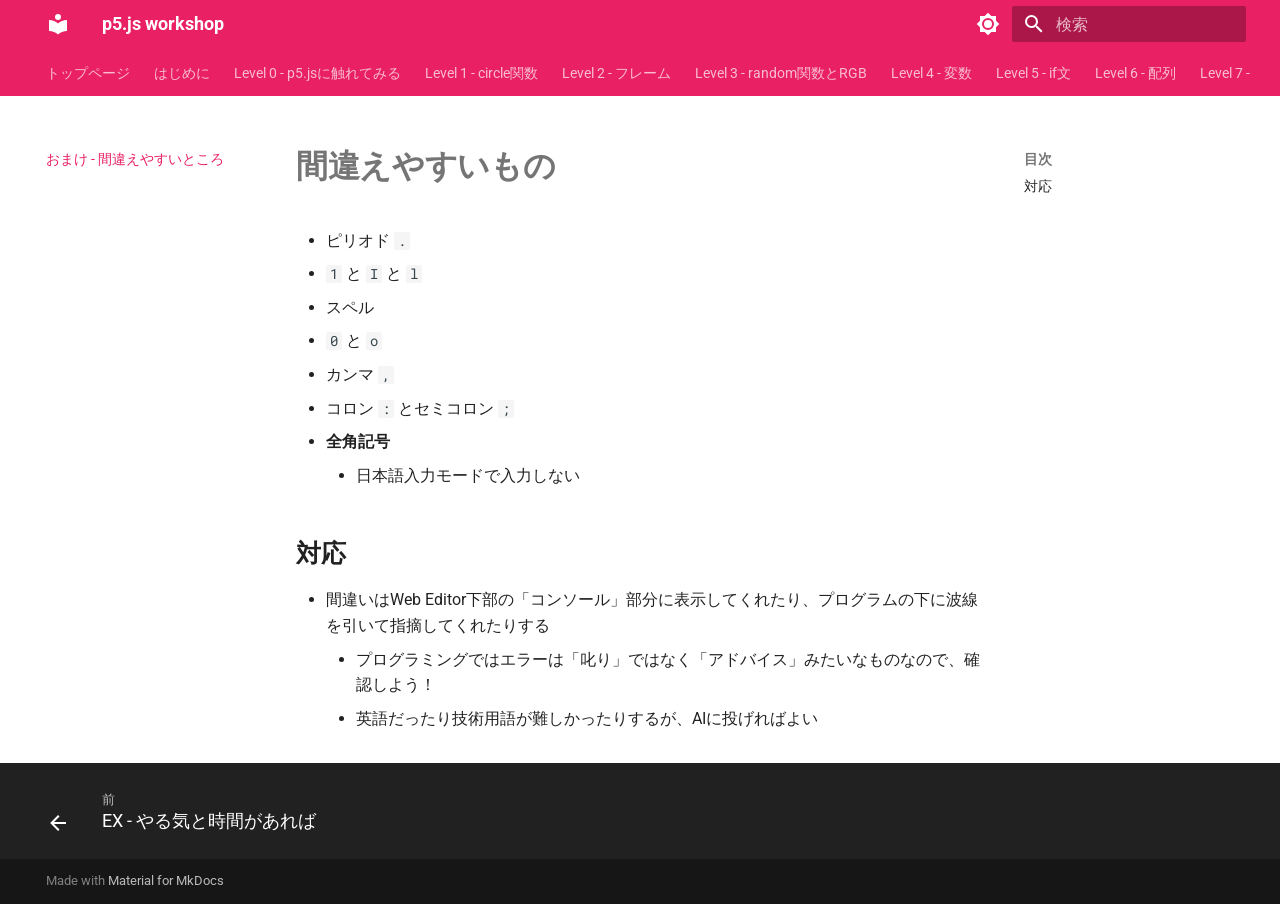
==== commit 75aeccfc: "Deployed dd6d217 with MkDocs version: 1.6.1" ====
--- a/ambiguous/index.html
+++ b/ambiguous/index.html
@@ -359,6 +359,44 @@
   
   
     <li class="md-tabs__item">
+      <a href="../level_6/" class="md-tabs__link">
+        
+  
+  
+    
+  
+  Level 6 - 配列
+
+      </a>
+    </li>
+  
+
+      
+        
+  
+  
+  
+  
+    <li class="md-tabs__item">
+      <a href="../level_7/" class="md-tabs__link">
+        
+  
+  
+    
+  
+  Level 7 - for文
+
+      </a>
+    </li>
+  
+
+      
+        
+  
+  
+  
+  
+    <li class="md-tabs__item">
       <a href="../outro/" class="md-tabs__link">
         
   
@@ -649,6 +687,60 @@
     
   
     Level 5 - if文
+  
+
+    
+  </span>
+  
+  
+
+      </a>
+    </li>
+  
+
+    
+      
+      
+  
+  
+  
+  
+    <li class="md-nav__item">
+      <a href="../level_6/" class="md-nav__link">
+        
+  
+  
+  <span class="md-ellipsis">
+    
+  
+    Level 6 - 配列
+  
+
+    
+  </span>
+  
+  
+
+      </a>
+    </li>
+  
+
+    
+      
+      
+  
+  
+  
+  
+    <li class="md-nav__item">
+      <a href="../level_7/" class="md-nav__link">
+        
+  
+  
+  <span class="md-ellipsis">
+    
+  
+    Level 7 - for文
   
 
     
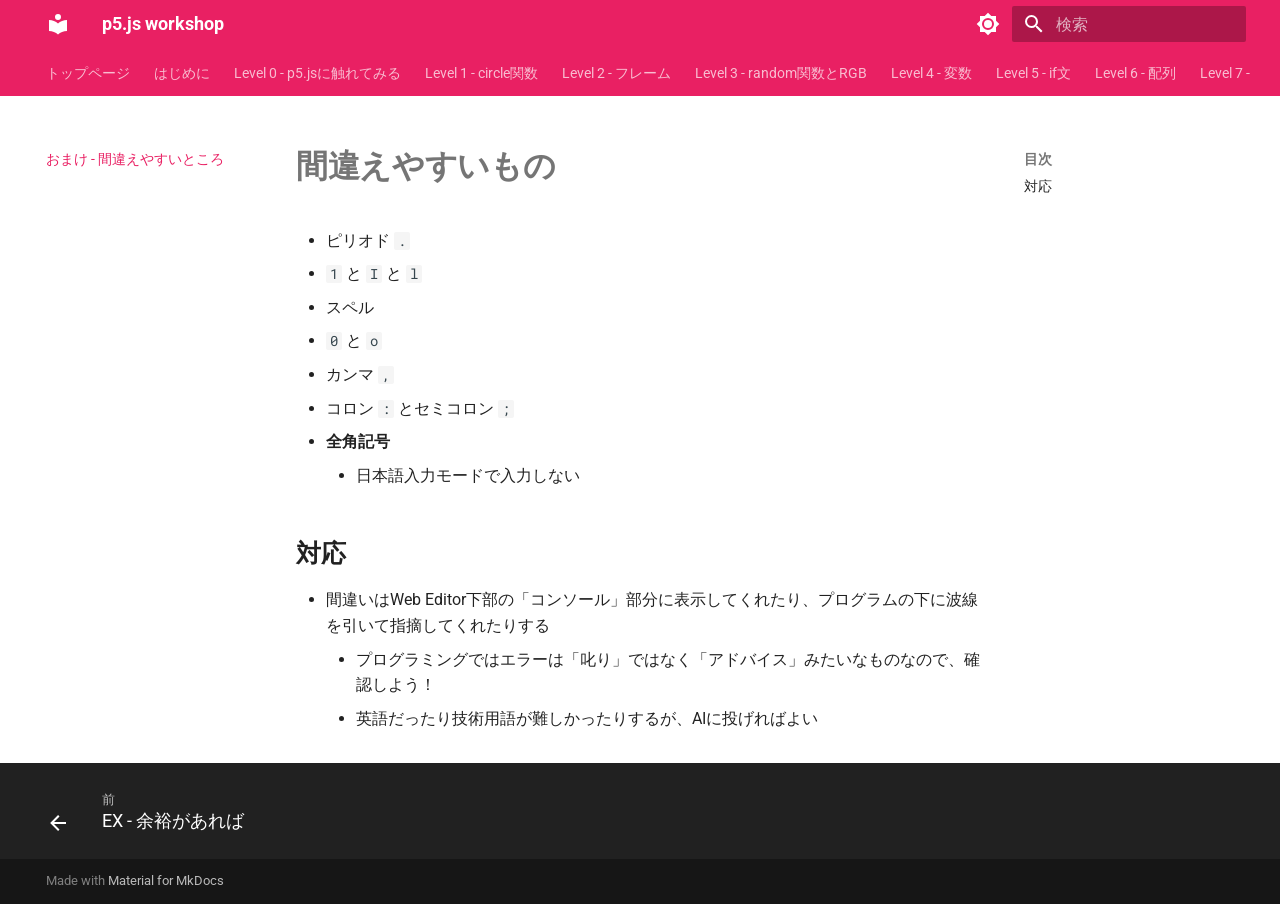
==== commit 6639cc1a: "Deployed 0a0acff with MkDocs version: 1.6.1" ====
--- a/ambiguous/index.html
+++ b/ambiguous/index.html
@@ -422,7 +422,7 @@
   
     
   
-  EX - やる気と時間があれば
+  EX - 余裕があれば
 
       </a>
     </li>
@@ -794,7 +794,7 @@
   <span class="md-ellipsis">
     
   
-    EX - やる気と時間があれば
+    EX - 余裕があれば
   
 
     
@@ -1002,7 +1002,7 @@
       <nav class="md-footer__inner md-grid" aria-label="フッター" >
         
           
-          <a href="../EX/" class="md-footer__link md-footer__link--prev" aria-label="前: EX - やる気と時間があれば">
+          <a href="../EX/" class="md-footer__link md-footer__link--prev" aria-label="前: EX - 余裕があれば">
             <div class="md-footer__button md-icon">
               
               <svg xmlns="http://www.w3.org/2000/svg" viewBox="0 0 24 24"><path d="M20 11v2H8l5.5 5.5-1.42 1.42L4.16 12l7.92-7.92L13.5 5.5 8 11z"/></svg>
@@ -1012,7 +1012,7 @@
                 前
               </span>
               <div class="md-ellipsis">
-                EX - やる気と時間があれば
+                EX - 余裕があれば
               </div>
             </div>
           </a>
